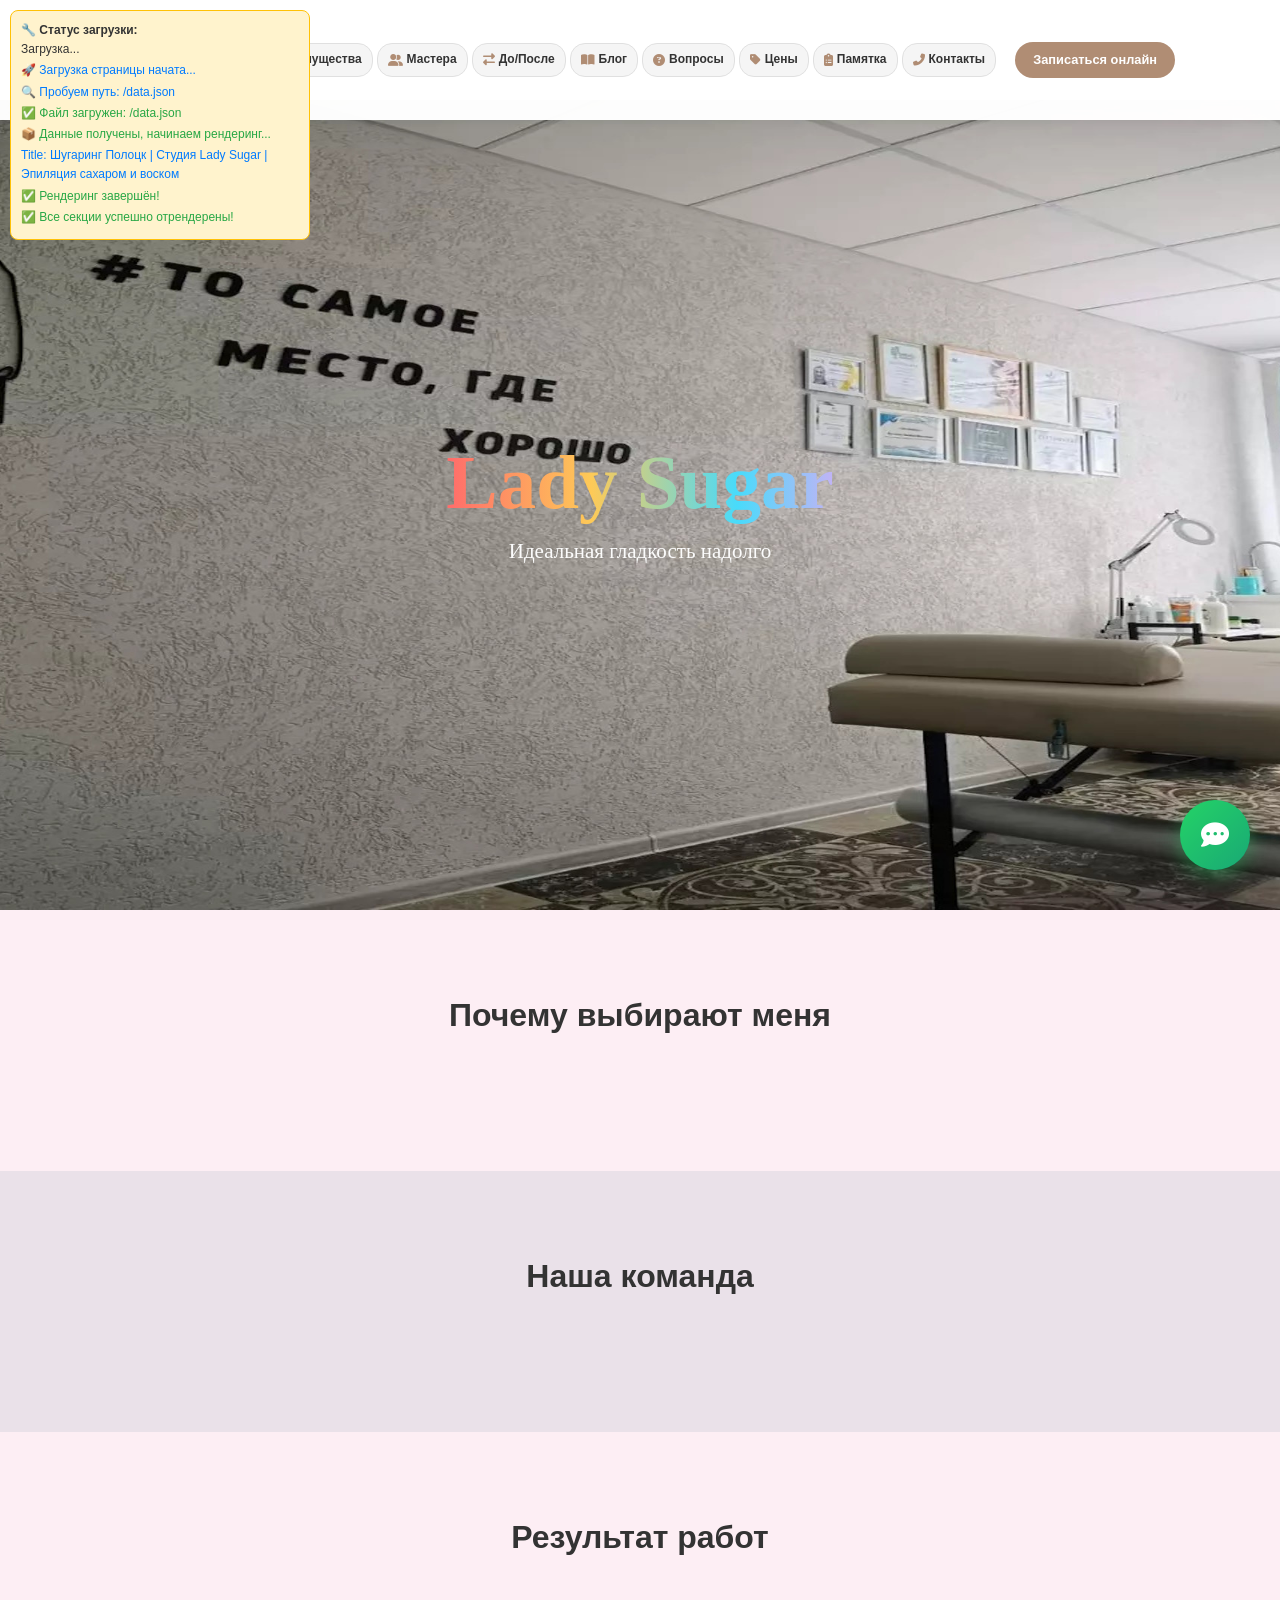
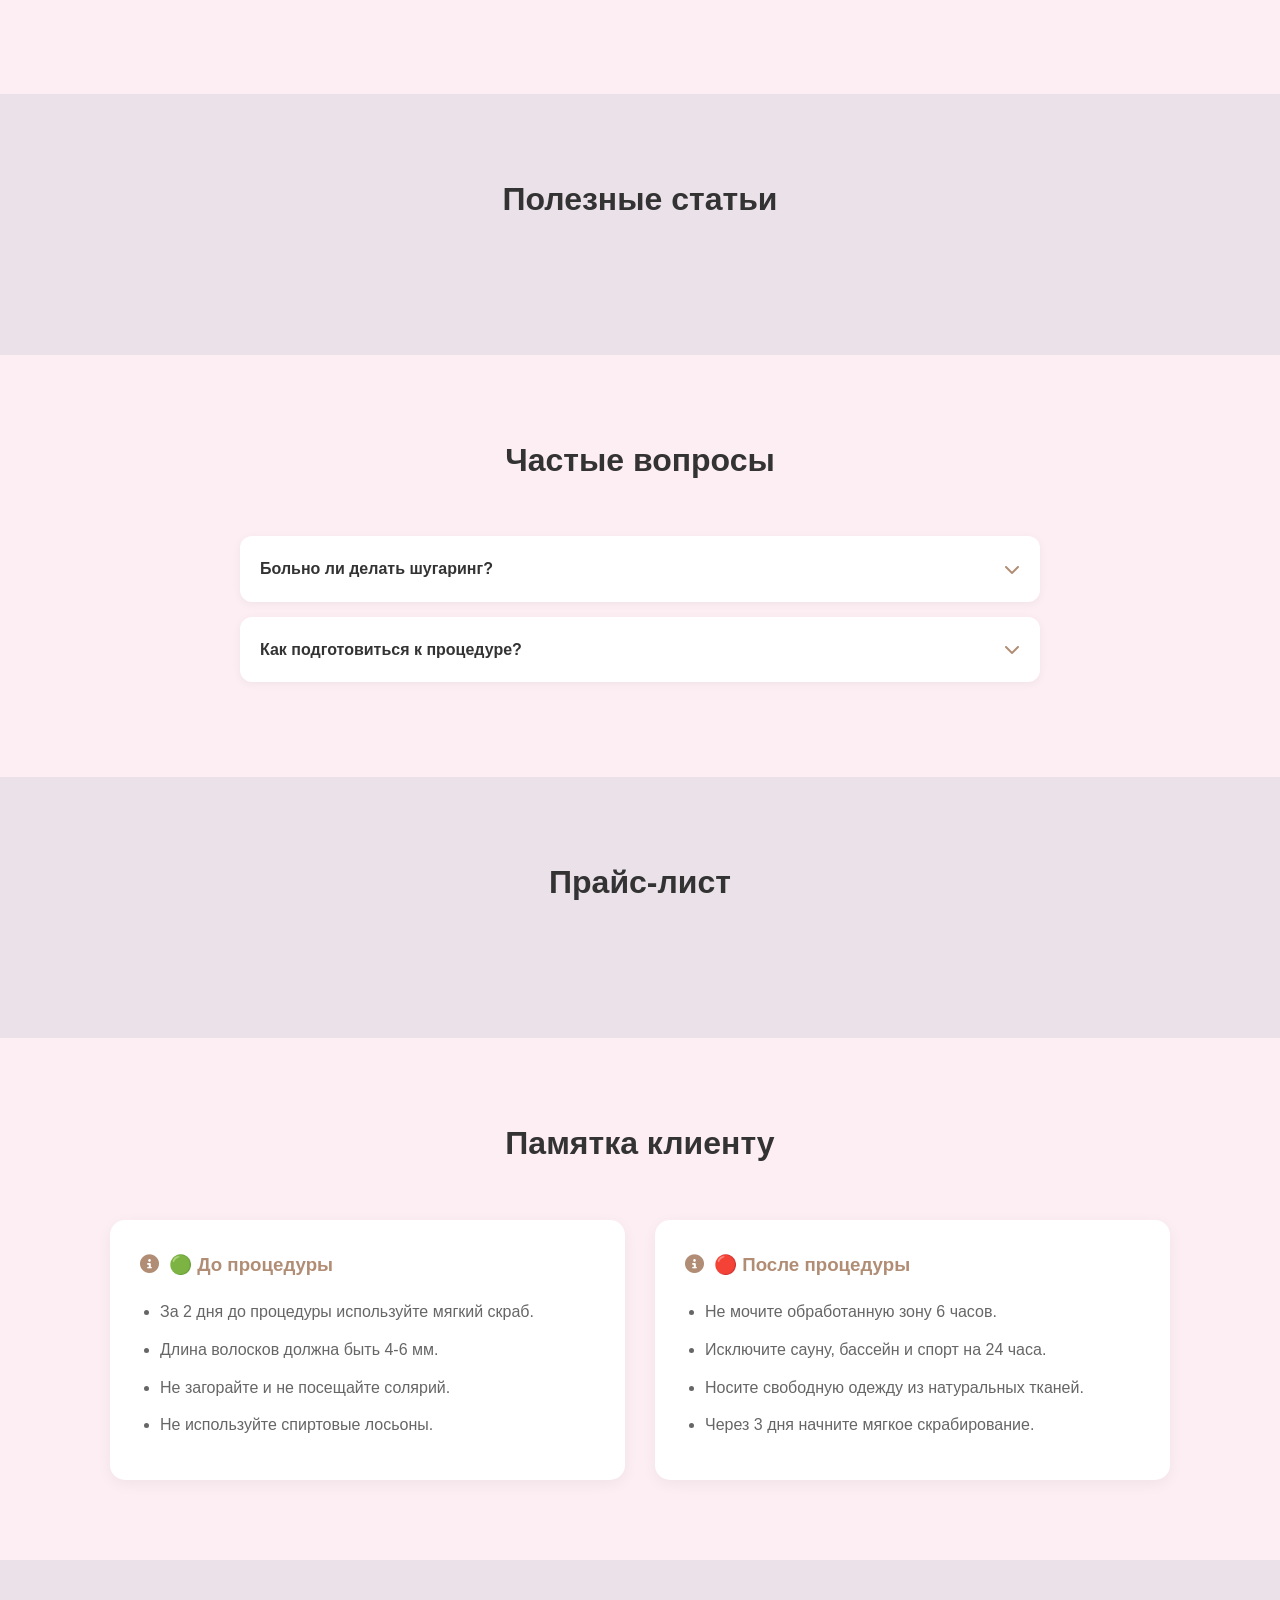
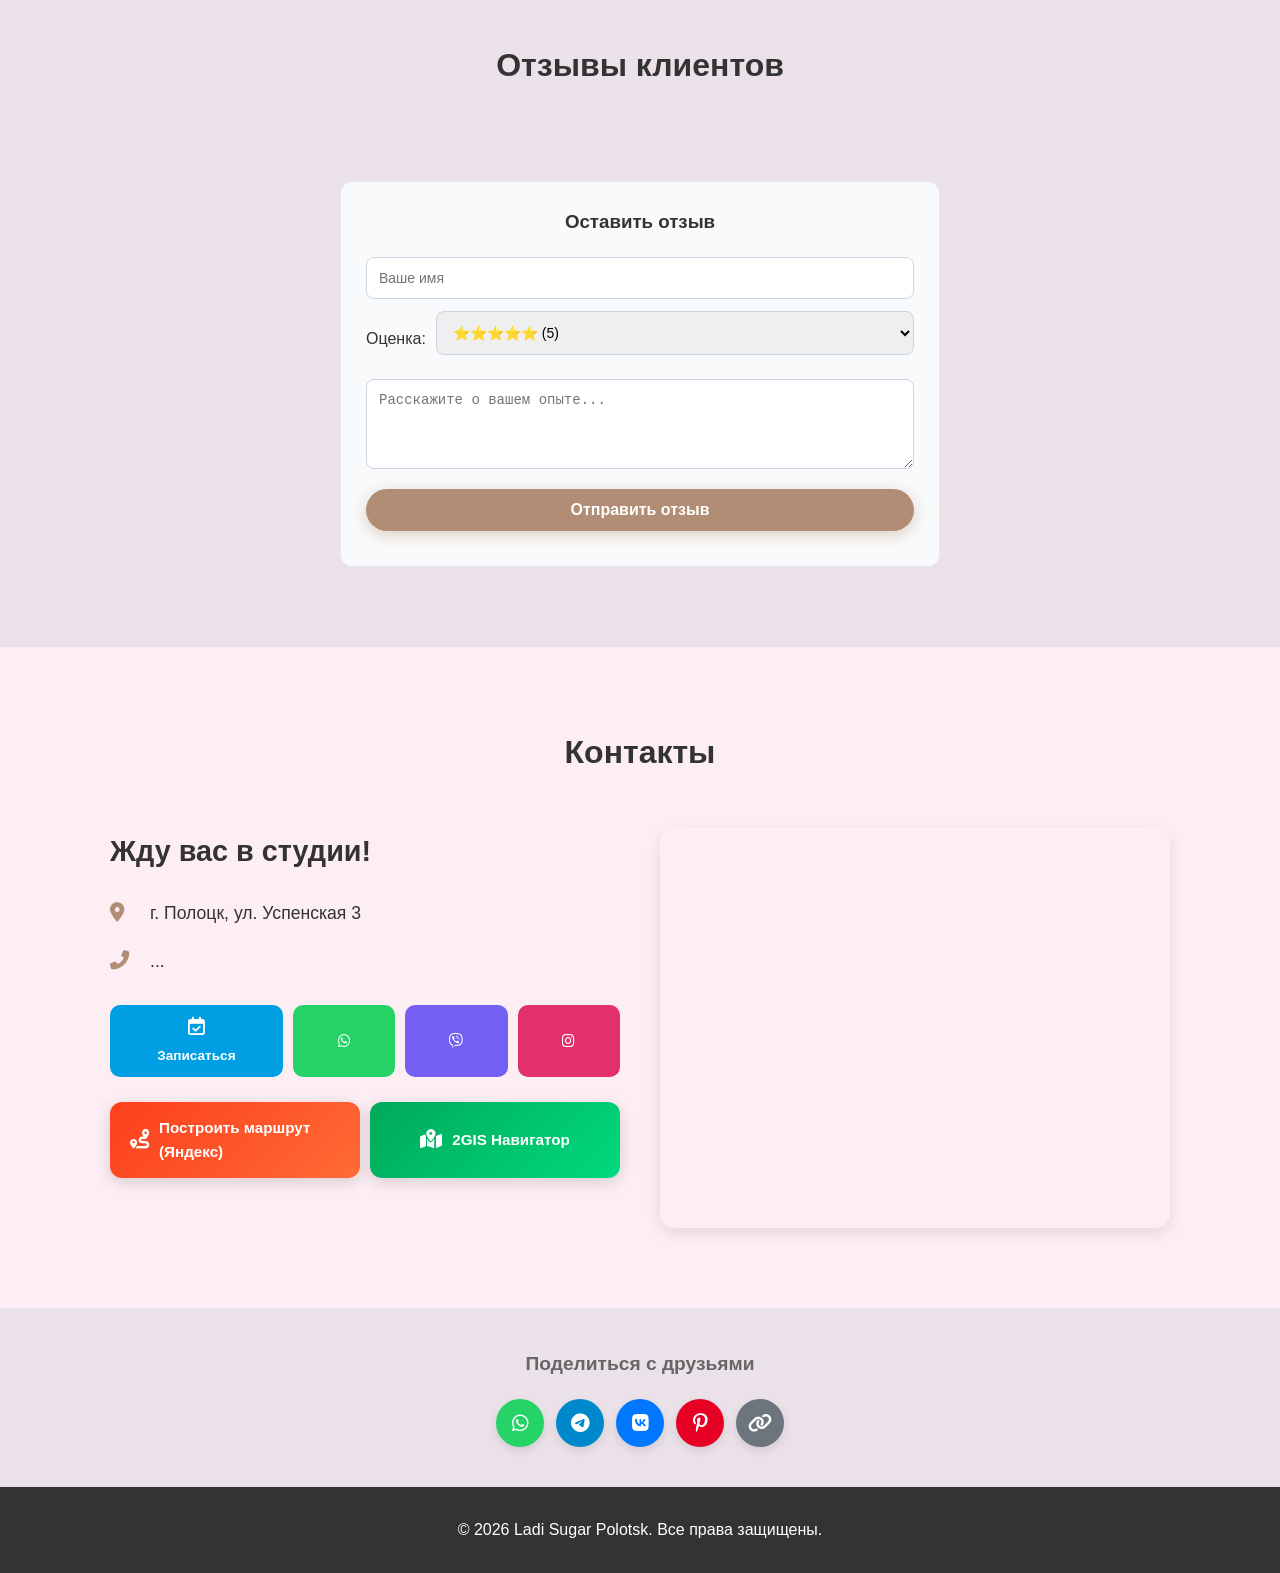
==== index.html @ 6ed0eb8e "Update index.html" ====
<!DOCTYPE html>
<html lang="ru">
<head>
    <meta charset="UTF-8">
    <meta name="viewport" content="width=device-width, initial-scale=1.0">
    <title>Ladi Sugar - Шугаринг в Полоцке</title>
    <meta name="description" content="Профессиональный шугаринг в Полоцке.">
    <link rel="stylesheet" href="https://cdnjs.cloudflare.com/ajax/libs/font-awesome/6.4.0/css/all.min.css">
    <link rel="stylesheet" href="css/style.css">
</head>
<body>
    <!-- ✅ ОТЛАДОЧНЫЙ БЛОК -->
    <div id="debug-info" style="display:none; position:fixed; top:10px; left:10px; background:#fff3cd; padding:10px; border-radius:8px; z-index:99999; font-size:12px; max-width:300px; border:1px solid #ffc107;">
        <strong>🔧 Статус загрузки:</strong>
        <div id="debug-content">Загрузка...</div>
    </div>

    <header>
        <div class="container nav-wrapper">
            <a href="#" class="logo-link"><img src="images/logo.png" alt="Logo" class="logo-img"></a>
            <nav class="nav-links">
                <a href="#about"><i class="fas fa-star"></i> Преимущества</a>
                <a href="#masters"><i class="fas fa-user-friends"></i> Мастера</a>
                <a href="#before-after"><i class="fas fa-exchange-alt"></i> До/После</a>
                <a href="#blog"><i class="fas fa-book-open"></i> Блог</a>
                <a href="#faq"><i class="fas fa-question-circle"></i> Вопросы</a>
                <a href="#prices"><i class="fas fa-tag"></i> Цены</a>
                <a href="#care"><i class="fas fa-clipboard-list"></i> Памятка</a>
                <a href="#contacts"><i class="fas fa-phone-alt"></i> Контакты</a>
            </nav>
            <a href="#" id="header-dikidi-btn" target="_blank" class="btn-header btn-hero-pulse">Записаться</a>
        </div>
    </header>

    <section class="hero" id="hero-section">
        <div class="container hero-content" id="hero-content-container">
            <!-- ✅ ДЕФОЛТНЫЙ ТЕКСТ (покажется если JS не загрузится) -->
            <div class="hero-text-block" style="font-size:77px; color:#fff;">Ladi Sugar</div>
            <div class="hero-text-block" style="font-size:21px; color:#fff;">Идеальная гладкость надолго</div>
        </div>
    </section>

    <section id="about" class="bg-light">
        <div class="container">
            <h2 class="section-title">Почему выбирают меня</h2>
            <div class="features-grid" id="features-container"></div>
        </div>
    </section>

    <section id="masters" class="bg-white">
        <div class="container">
            <h2 class="section-title">Наша команда</h2>
            <div class="masters-grid" id="masters-container"></div>
        </div>
    </section>

    <section id="before-after" class="bg-light">
        <div class="container">
            <h2 class="section-title">Результат работ</h2>
            <div class="ba-grid" id="ba-container"></div>
        </div>
    </section>

    <section id="blog" class="bg-white">
        <div class="container">
            <h2 class="section-title">Полезные статьи</h2>
            <div class="blog-grid" id="blog-container"></div>
        </div>
    </section>

    <section id="faq" class="bg-light">
        <div class="container">
            <h2 class="section-title">Частые вопросы</h2>
            <div class="faq-container" id="faq-container"></div>
        </div>
    </section>

    <section id="prices" class="bg-white">
        <div class="container">
            <h2 class="section-title" style="text-align:center;">Прайс-лист</h2>
            <div class="price-list" id="price-list-container"></div>
        </div>
    </section>

    <section id="care" class="bg-light">
        <div class="container">
            <h2 class="section-title">Памятка клиенту</h2>
            <div class="care-grid" id="care-container"></div>
        </div>
    </section>

    <section id="reviews" class="bg-white">
        <div class="container">
            <h2 class="section-title">Отзывы клиентов</h2>
            <div class="reviews-grid" id="reviews-container"></div>
            <div class="review-form-wrapper">
                <h3 style="text-align:center; margin-bottom:20px;">Оставить отзыв</h3>
                <form id="reviewForm" class="review-form">
                    <input type="text" id="rev-name" placeholder="Ваше имя" required>
                    <div class="rating-input">
                        <span>Оценка:</span>
                        <select id="rev-rating">
                            <option value="5">⭐⭐⭐⭐⭐ (5)</option>
                            <option value="4">⭐⭐⭐⭐ (4)</option>
                            <option value="3">⭐⭐⭐ (3)</option>
                            <option value="2">⭐⭐ (2)</option>
                            <option value="1">⭐ (1)</option>
                        </select>
                    </div>
                    <textarea id="rev-text" placeholder="Расскажите о вашем опыте..." rows="4" required></textarea>
                    <button type="submit" id="rev-submit-btn" class="btn-hero" style="padding:12px 30px; font-size:1rem; width:100%;">Отправить отзыв</button>
                    <div id="rev-status" style="text-align:center; margin-top:10px; font-size:0.9rem;"></div>
                </form>
            </div>
        </div>
    </section>

    <section id="contacts" class="bg-light">
        <div class="container">
            <h2 class="section-title" style="text-align:center;">Контакты</h2>
            <div class="contacts-wrapper">
                <div class="contact-info">
                    <h3>Жду вас в студии!</h3>
                    <div class="contact-item"><i class="fas fa-map-marker-alt"></i><span id="contact-address">Загрузка...</span></div>
                    <div class="contact-item"><i class="fas fa-phone-alt"></i><a id="contact-phone" href="#">Загрузка...</a></div>
                    <div class="social-buttons" id="social-buttons">
                        <a href="#" id="btn-dikidi-footer" target="_blank" class="btn-social btn-dikidi btn-hero-pulse"><i class="far fa-calendar-check"></i> Записаться</a>
                        <a href="#" id="btn-wa" target="_blank" class="btn-social btn-wa"><i class="fab fa-whatsapp"></i></a>
                        <a href="#" id="btn-viber" target="_blank" class="btn-social btn-viber"><i class="fab fa-viber"></i></a>
                        <a href="#" id="btn-insta" target="_blank" class="btn-social btn-insta"><i class="fab fa-instagram"></i></a>
                    </div>
                    
                    <div class="route-buttons">
                        <a href="#" id="btn-yandex-route" target="_blank" class="btn-route btn-yandex">
                            <i class="fas fa-route"></i> Построить маршрут (Яндекс)
                        </a>
                        <a href="#" id="btn-2gis-route" target="_blank" class="btn-route btn-2gis">
                            <i class="fas fa-map-marked-alt"></i> 2GIS Навигатор
                        </a>
                    </div>
                </div>
                <div class="map-container" id="map-container">
                    <iframe id="map-frame" src="" width="100%" height="400" frameborder="0"></iframe>
                </div>
            </div>
        </div>
    </section>

    <section class="share-section">
        <h3>Поделиться с друзьями</h3>
        <div class="share-buttons">
            <a href="#" class="share-btn share-wa" target="_blank" title="WhatsApp"><i class="fab fa-whatsapp"></i></a>
            <a href="#" class="share-btn share-tg" target="_blank" title="Telegram"><i class="fab fa-telegram-plane"></i></a>
            <a href="#" class="share-btn share-vk" target="_blank" title="ВКонтакте"><i class="fab fa-vk"></i></a>
            <a href="#" class="share-btn share-pin" target="_blank" title="Pinterest"><i class="fab fa-pinterest-p"></i></a>
            <button class="share-btn share-copy" onclick="copyShareLink()" title="Скопировать ссылку"><i class="fas fa-link"></i></button>
        </div>
    </section>

    <footer>
        <div class="container">
            <p>&copy; 2026 Ladi Sugar Polotsk. Все права защищены.</p>
        </div>
    </footer>

    <!-- ПЛАВАЮЩАЯ КНОПКА МЕССЕНДЖЕРОВ -->
    <div class="floating-messenger" id="floating-messenger">
        <div class="messenger-menu" id="messenger-menu">
            <a href="#" id="float-wa" target="_blank" class="messenger-btn messenger-wa">
                <i class="fab fa-whatsapp"></i>
                <span>WhatsApp</span>
            </a>
            <a href="#" id="float-viber" target="_blank" class="messenger-btn messenger-viber">
                <i class="fab fa-viber"></i>
                <span>Viber</span>
            </a>
            <a href="#" id="float-tg" target="_blank" class="messenger-btn messenger-tg">
                <i class="fab fa-telegram-plane"></i>
                <span>Telegram</span>
            </a>
            <a href="#" id="float-insta" target="_blank" class="messenger-btn messenger-insta">
                <i class="fab fa-instagram"></i>
                <span>Instagram</span>
            </a>
        </div>
        <button class="messenger-main-btn" id="messenger-main-btn" aria-label="Написать нам">
            <i class="fas fa-comment-dots" id="messenger-icon"></i>
        </button>
    </div>

    <!-- ПЛАВАЮЩЕЕ ВЕРТИКАЛЬНОЕ МЕНЮ ДЛЯ МОБИЛЬНЫХ -->
    <nav class="mobile-floating-nav" id="mobile-floating-nav">
        <a href="#about" class="mobile-nav-item"><i class="fas fa-star"></i><span>Преимущества</span></a>
        <a href="#masters" class="mobile-nav-item"><i class="fas fa-user-friends"></i><span>Мастера</span></a>
        <a href="#before-after" class="mobile-nav-item"><i class="fas fa-exchange-alt"></i><span>До/После</span></a>
        <a href="#blog" class="mobile-nav-item"><i class="fas fa-book-open"></i><span>Блог</span></a>
        <a href="#faq" class="mobile-nav-item"><i class="fas fa-question-circle"></i><span>Вопросы</span></a>
        <a href="#prices" class="mobile-nav-item"><i class="fas fa-tag"></i><span>Цены</span></a>
        <a href="#care" class="mobile-nav-item"><i class="fas fa-clipboard-list"></i><span>Памятка</span></a>
        <a href="#contacts" class="mobile-nav-item"><i class="fas fa-phone-alt"></i><span>Контакты</span></a>
    </nav>

    <div id="lightbox" class="lightbox" onclick="closeLightbox(event)">
        <a href="#" class="lightbox-pin" onclick="pinLightboxImage(); return false;"><i class="fab fa-pinterest-p"></i></a>
        <span class="lightbox-close">&times;</span>
        <img id="lightbox-img" src="" alt="Увеличенное фото">
    </div>

    <script>
        // ✅ ФУНКЦИЯ ЛОГИРОВАНИЯ
        function logDebug(msg, type = 'info') {
            const debugEl = document.getElementById('debug-content');
            if (debugEl) {
                const color = type === 'error' ? '#dc3545' : type === 'success' ? '#28a745' : '#007bff';
                debugEl.innerHTML += `<div style="color:${color}; margin:2px 0;">${msg}</div>`;
            }
            console.log(`[DEBUG] ${msg}`);
        }

        // ✅ ПОКАЗАТЬ ОТЛАДОЧНЫЙ БЛОК
        document.getElementById('debug-info').style.display = 'block';
        logDebug('🚀 Загрузка страницы начата...');

        // ✅ ПРОВЕРКА ПУТИ К DATA.JSON
        async function loadData() {
            const possiblePaths = ['/data.json', 'data.json', './data.json'];
            let data = null;
            let successfulPath = '';

            for (const path of possiblePaths) {
                try {
                    logDebug(`🔍 Пробуем путь: ${path}`);
                    const response = await fetch(path);
                    
                    if (response.ok) {
                        data = await response.json();
                        successfulPath = path;
                        logDebug(`✅ Файл загружен: ${path}`, 'success');
                        break;
                    } else {
                        logDebug(`❌ Путь ${path} не сработал (статус ${response.status})`, 'error');
                    }
                } catch (e) {
                    logDebug(` Ошибка при запросе ${path}: ${e.message}`, 'error');
                }
            }

            if (!data) {
                logDebug('❌ Не удалось загрузить data.json ни по одному пути!', 'error');
                return;
            }

            logDebug('📦 Данные получены, начинаем рендеринг...', 'success');

            // ✅ РЕНДЕРИНГ ВСЕХ СЕКЦИЙ
            try {
                renderAll(data);
                logDebug('✅ Все секции успешно отрендерены!', 'success');
            } catch (e) {
                logDebug(`❌ Ошибка рендеринга: ${e.message}`, 'error');
            }
        }

        function renderAll(data) {
            // Скрываем отладочный блок через 3 секунды
            setTimeout(() => {
                document.getElementById('debug-info').style.display = 'none';
            }, 3000);

            // SEO
            if (data.seo && data.seo.title) {
                document.title = data.seo.title;
                logDebug(` Title: ${data.seo.title}`);
            }

            // Тема
            if (data.theme) {
                if (data.theme.color_bg_light) document.documentElement.style.setProperty('--bg-light', data.theme.color_bg_light);
                if (data.theme.color_bg_white) document.documentElement.style.setProperty('--bg-white', data.theme.color_bg_white);
                if (data.theme.color_primary) document.documentElement.style.setProperty('--primary', data.theme.color_primary);
                if (data.theme.color_text) document.documentElement.style.setProperty('--text-dark', data.theme.color_text);
                if (data.theme.heroImage) {
                    document.querySelector('.hero').style.backgroundImage = `url('${data.theme.heroImage}')`;
                }
            }

            // Баннер
            const heroContainer = document.getElementById('hero-content-container');
            if (heroContainer) {
                heroContainer.innerHTML = '';
                if (data.heroTexts && Array.isArray(data.heroTexts)) {
                    data.heroTexts.forEach((block, index) => {
                        if (block.content && block.content.trim() !== '') {
                            const el = document.createElement('div');
                            el.className = 'hero-text-block';
                            el.textContent = block.content;
                            if (index === 0 && parseInt(block.size || 56) > 40) el.classList.add('text-rainbow');
                            el.style.fontFamily = block.font || "'Montserrat', sans-serif";
                            el.style.fontSize = (block.size || 56) + 'px';
                            el.style.color = block.color || '#FFFFFF';
                            el.style.marginBottom = '10px';
                            el.style.lineHeight = '1.2';
                            el.style.whiteSpace = 'pre-wrap';
                            heroContainer.appendChild(el);
                        }
                    });
                }
            }

            // Позиционирование баннера
            const heroSection = document.getElementById('hero-section');
            const alignment = (data.hero && data.hero.alignment) ? data.hero.alignment : 'center';
            if (heroSection) {
                heroSection.className = 'hero';
                heroSection.classList.add(`hero-align-${alignment}`);
            }

            // Кнопка записи
            const bookingText = (data.hero && data.hero.btnText) || 'Записаться онлайн';
            const bookingUrl = (data.hero && data.hero.dikidiUrl) || (data.contacts && data.contacts.dikidi) || '#';
            const headerBtn = document.getElementById('header-dikidi-btn');
            if (headerBtn) {
                headerBtn.textContent = bookingText;
                headerBtn.href = bookingUrl;
            }

            // Контакты
            if (data.contacts) {
                const contactPhone = document.getElementById('contact-phone');
                const contactAddress = document.getElementById('contact-address');
                
                if (contactPhone) {
                    contactPhone.textContent = data.contacts.phone || 'Не указан';
                    contactPhone.href = data.contacts.phone ? `tel:${data.contacts.phone}` : '#';
                }
                if (contactAddress) {
                    contactAddress.textContent = data.contacts.address || 'Не указан';
                }

                // Мессенджеры
                const btnWa = document.getElementById('btn-wa');
                const btnViber = document.getElementById('btn-viber');
                const btnInsta = document.getElementById('btn-insta');
                if (btnWa) btnWa.href = data.contacts.whatsapp ? `https://wa.me/${data.contacts.whatsapp}` : '#';
                if (btnViber) btnViber.href = data.contacts.viber ? `viber://chat?number=%2B${data.contacts.viber}` : '#';
                if (btnInsta) btnInsta.href = data.contacts.instagram || '#';

                // Плавающие кнопки
                const floatWa = document.getElementById('float-wa');
                const floatViber = document.getElementById('float-viber');
                const floatTg = document.getElementById('float-tg');
                const floatInsta = document.getElementById('float-insta');
                if (floatWa) floatWa.href = data.contacts.whatsapp ? `https://wa.me/${data.contacts.whatsapp}` : '#';
                if (floatViber) floatViber.href = data.contacts.viber ? `viber://chat?number=%2B${data.contacts.viber}` : '#';
                if (floatTg && data.contacts.telegram) floatTg.href = `https://t.me/${data.contacts.telegram}`;
                if (floatInsta) floatInsta.href = data.contacts.instagram || '#';

                // Маршруты
                const address = data.contacts.address || '';
                if (address) {
                    const encoded = encodeURIComponent(address);
                    document.getElementById('btn-yandex-route').href = `https://yandex.ru/maps/?rtext=~${encoded}&rtt=auto`;
                    document.getElementById('btn-2gis-route').href = `https://2gis.ru/search/${encoded}`;
                }
            }

            // Карта
            if (data.map) {
                const mapFrame = document.getElementById('map-frame');
                const mapContainer = document.getElementById('map-container');
                if (mapFrame && data.map.url) mapFrame.src = data.map.url;
                if (mapContainer && data.map.height) {
                    mapContainer.style.height = data.map.height + 'px';
                    if (mapFrame) mapFrame.style.height = data.map.height + 'px';
                }
            }

            // Мастера
            const mastersContainer = document.getElementById('masters-container');
            if (mastersContainer && data.masters) {
                mastersContainer.innerHTML = data.masters.map(m => `
                    <div class="master-card">
                        <img src="${m.photo || ''}" alt="${m.name}" class="master-photo" style="display:${m.photo ? 'block' : 'none'}">
                        <div class="master-text">
                            <span class="master-role">${m.role || ''}</span>
                            <h3>${m.name || 'Мастер'}</h3>
                            <div class="master-desc">${(m.desc || '').replace(/\n/g, '<br>')}</div>
                        </div>
                    </div>
                `).join('');
            }

            // Преимущества
            const featuresContainer = document.getElementById('features-container');
            if (featuresContainer && data.features) {
                featuresContainer.innerHTML = data.features.map(f => `<div class="feature-card"><i class="fas ${f.icon} feature-icon"></i><h3>${f.title}</h3><p>${f.desc}</p></div>`).join('');
            }

            // Прайс
            const priceContainer = document.getElementById('price-list-container');
            if (priceContainer && data.prices) {
                priceContainer.innerHTML = data.prices.map(p => `<div class="price-item"><span class="zone-name">${p.name}</span><span class="zone-price">${p.value} BYN</span></div>`).join('');
            }

            // Отзывы
            const reviewContainer = document.getElementById('reviews-container');
            if (reviewContainer && data.reviews) {
                const visible = data.reviews.filter(r => r.status !== 'pending');
                reviewContainer.innerHTML = visible.map(r => `<div class="review-card"><div class="review-stars">${'<i class="fas fa-star"></i>'.repeat(r.rating)}</div><p class="review-text">«${r.text}»</p><div class="review-author"><i class="fas fa-user-circle"></i> ${r.name}</div></div>`).join('');
            }

            // FAQ
            const faqContainer = document.getElementById('faq-container');
            if (faqContainer && data.faq) {
                faqContainer.innerHTML = data.faq.map((item, i) => `
                    <div class="faq-item">
                        <div class="faq-question" onclick="window.toggleFaq(${i})">${item.question}<i class="fas fa-chevron-down"></i></div>
                        <div class="faq-answer" id="faq-ans-${i}">${item.answer}</div>
                    </div>
                `).join('');
            }

            // Памятка
            const careContainer = document.getElementById('care-container');
            if (careContainer && data.careInstructions) {
                careContainer.innerHTML = data.careInstructions.map(item => {
                    const listItems = (item.content || '').split('\n').filter(l => l.trim()).map(l => `<li>${l.trim()}</li>`).join('');
                    return `<div class="care-col"><h3><i class="fas fa-info-circle"></i> ${item.title}</h3><ul>${listItems}</ul></div>`;
                }).join('');
            }

            // Блог
            const blogContainer = document.getElementById('blog-container');
            if (blogContainer && data.blog) {
                blogContainer.innerHTML = data.blog.map(post => `<div class="blog-card"><img src="${post.image || ''}" alt="${post.title}" class="blog-img"><div class="blog-content"><span class="blog-date">${post.date}</span><h3>${post.title}</h3><p>${post.excerpt}</p></div></div>`).join('');
            }

            // До/После
            const baContainer = document.getElementById('ba-container');
            if (baContainer && data.beforeAfter) {
                baContainer.innerHTML = data.beforeAfter.map((item, i) => `
                    <div class="ba-slider">
                        <div class="ba-img-before" style="background-image:url('${item.before}')"></div>
                        <div class="ba-img-after" style="background-image:url('${item.after}'); width:50%;"></div>
                        <div class="ba-divider" style="left:50%;"><div class="ba-handle"></div></div>
                        <div class="ba-label">${item.label}</div>
                    </div>
                `).join('');
                initBASliders();
            }

            logDebug('✅ Рендеринг завершён!', 'success');
        }

        // Остальные функции без изменений...
        function initBASliders() {
            document.querySelectorAll('.ba-slider').forEach(slider => {
                const afterImg = slider.querySelector('.ba-img-after');
                const divider = slider.querySelector('.ba-divider');
                let isDragging = false;
                const update = (x) => {
                    const rect = slider.getBoundingClientRect();
                    let pos = ((x - rect.left) / rect.width) * 100;
                    pos = Math.max(0, Math.min(100, pos));
                    afterImg.style.width = `${pos}%`;
                    divider.style.left = `${pos}%`;
                };
                slider.addEventListener('mousedown', () => isDragging = true);
                window.addEventListener('mouseup', () => isDragging = false);
                window.addEventListener('mousemove', (e) => isDragging && update(e.clientX));
                slider.addEventListener('touchstart', () => isDragging = true);
                window.addEventListener('touchend', () => isDragging = false);
                window.addEventListener('touchmove', (e) => isDragging && update(e.touches[0].clientX));
            });
        }

        window.toggleFaq = function(idx) {
            const ans = document.getElementById(`faq-ans-${idx}`);
            if (!ans) return;
            const icon = ans.previousElementSibling.querySelector('i');
            if (ans.style.maxHeight) {
                ans.style.maxHeight = null;
                ans.style.padding = '0 20px';
                if (icon) icon.style.transform = 'rotate(0deg)';
            } else {
                ans.style.maxHeight = ans.scrollHeight + 'px';
                ans.style.padding = '20px';
                if (icon) icon.style.transform = 'rotate(180deg)';
            }
        };

        function openLightbox(src, label) {
            const lb = document.getElementById('lightbox');
            const lbImg = document.getElementById('lightbox-img');
            if (lb && lbImg) {
                lbImg.src = src;
                lbImg.alt = label;
                lb.dataset.label = label || 'Ladi Sugar';
                lb.classList.add('active');
                document.body.style.overflow = 'hidden';
            }
        }

        function closeLightbox(e) {
            if (e && e.target.closest('.lightbox-pin')) return;
            const lb = document.getElementById('lightbox');
            if (lb) lb.classList.remove('active');
            document.body.style.overflow = '';
            setTimeout(() => { const lbImg = document.getElementById('lightbox-img'); if (lbImg) lbImg.src = ''; }, 250);
        }

        function pinToPinterest(imageUrl, description) {
            const pageUrl = encodeURIComponent(window.location.href);
            const media = encodeURIComponent(imageUrl);
            const desc = encodeURIComponent(description || 'Ladi Sugar Polotsk');
            window.open(`https://www.pinterest.com/pin/create/button/?url=${pageUrl}&media=${media}&description=${desc}`, '_blank', 'width=750,height=350');
        }

        function pinLightboxImage() {
            const lbImg = document.getElementById('lightbox-img');
            const lb = document.getElementById('lightbox');
            if (lbImg && lb) pinToPinterest(lbImg.src, lb.dataset.label);
        }

        function copyShareLink() {
            navigator.clipboard.writeText(window.location.href).then(() => {
                showShareToast('✅ Ссылка скопирована!');
            }).catch(() => {
                const input = document.createElement('input');
                input.value = window.location.href;
                document.body.appendChild(input);
                input.select();
                document.execCommand('copy');
                document.body.removeChild(input);
                showShareToast('✅ Ссылка скопирована!');
            });
        }

        function showShareToast(msg) {
            let t = document.querySelector('.share-toast');
            if (!t) { t = document.createElement('div'); t.className = 'share-toast'; document.body.appendChild(t); }
            t.textContent = msg;
            setTimeout(() => t.classList.add('show'), 10);
            setTimeout(() => t.classList.remove('show'), 2500);
        }

        function initFloatingMessenger() {
            const mainBtn = document.getElementById('messenger-main-btn');
            const menu = document.getElementById('messenger-menu');
            const icon = document.getElementById('messenger-icon');
            if (!mainBtn || !menu) return;
            let isOpen = false;
            mainBtn.addEventListener('click', (e) => {
                e.stopPropagation();
                isOpen = !isOpen;
                if (isOpen) {
                    menu.classList.add('active');
                    mainBtn.classList.add('active');
                    if (icon) icon.className = 'fas fa-times';
                } else {
                    menu.classList.remove('active');
                    mainBtn.classList.remove('active');
                    if (icon) icon.className = 'fas fa-comment-dots';
                }
            });
            document.addEventListener('click', (e) => {
                if (!menu.contains(e.target) && e.target !== mainBtn && isOpen) {
                    isOpen = false;
                    menu.classList.remove('active');
                    mainBtn.classList.remove('active');
                    if (icon) icon.className = 'fas fa-comment-dots';
                }
            });
        }

        document.getElementById('reviewForm')?.addEventListener('submit', async (e) => {
            e.preventDefault();
            const btn = document.getElementById('rev-submit-btn');
            const status = document.getElementById('rev-status');
            btn.disabled = true;
            btn.textContent = '⏳ Отправка...';
            status.textContent = '';
            try {
                const res = await fetch('/api/review/submit', {
                    method: 'POST',
                    headers: { 'Content-Type': 'application/json' },
                    body: JSON.stringify({
                        name: document.getElementById('rev-name').value,
                        text: document.getElementById('rev-text').value,
                        rating: document.getElementById('rev-rating').value
                    })
                });
                const data = await res.json();
                status.style.color = res.ok ? '#22c55e' : '#ef4444';
                status.textContent = data.message || (res.ok ? '✅ Отзыв отправлен!' : '❌ Ошибка');
                if (res.ok) e.target.reset();
            } catch (err) {
                status.style.color = '#ef4444';
                status.textContent = '❌ Ошибка сети';
            } finally {
                btn.disabled = false;
                btn.textContent = 'Отправить отзыв';
            }
        });

        document.addEventListener('DOMContentLoaded', () => {
            loadData();
            initFloatingMessenger();
        });
    </script>
</body>
</html>
---- css/style.css ----
:root {
    --primary: #B08D74;
    --bg-light: #FDEEF4;
    --bg-white: #FFFFFF;
    --text-dark: #333333;
    --text-gray: #666666;
    --dikidi-blue: #009ee3;
    --border: #e2e8f0;
}
* { margin: 0; padding: 0; box-sizing: border-box; }
body { font-family: 'Open Sans', sans-serif; color: var(--text-dark); line-height: 1.6; background-color: var(--bg-white); scroll-behavior: smooth; }
h1, h2, h3 { font-family: 'Montserrat', sans-serif; font-weight: 700; }
a { text-decoration: none; color: inherit; transition: 0.3s; }
ul { list-style: none; }
img { max-width: 100%; display: block; }
.container { max-width: 1100px; margin: 0 auto; padding: 0 20px; }

/* ========== ШАПКА ========== */
header { 
    background: rgba(255, 255, 255, 0.98); 
    position: fixed; 
    width: 100%; 
    top: 0; 
    z-index: 1000; 
    box-shadow: 0 2px 10px rgba(0,0,0,0.05); 
    padding: 10px 0; 
}

.nav-wrapper { 
    display: flex;
    justify-content: space-between;
    align-items: center;
    min-height: 100px;
    gap: 10px;
    padding: 0 15px;
    overflow: hidden;
}

.logo-link {
    flex-shrink: 0;
    min-width: 120px;
}

.logo-img { 
    height: 70px; 
    width: auto; 
    transition: transform 0.3s ease;
}

.logo-img:hover { transform: scale(1.05); }

.nav-links { 
    display: flex; 
    gap: 4px; 
    flex-wrap: nowrap; 
    overflow-x: auto; 
    overflow-y: hidden;
    scrollbar-width: none; 
    -ms-overflow-style: none; 
    align-items: center; 
    flex: 1;
    justify-content: center;
    min-width: 0;
    padding: 5px;
}

.nav-links::-webkit-scrollbar { display: none; }

.nav-links a { 
    font-size: 0.75rem; 
    font-weight: 600; 
    color: var(--text-dark); 
    white-space: nowrap;
    padding: 6px 10px; 
    border-radius: 15px; 
    background: #f5f5f5; 
    border: 1px solid #e0e0e0;
    transition: all 0.2s ease;
    display: flex;
    align-items: center;
    gap: 4px;
    flex-shrink: 0;
}

.nav-links a i {
    font-size: 0.75rem;
    color: var(--primary);
}

.nav-links a:hover { 
    color: var(--primary); 
    background: rgba(176, 141, 116, 0.15); 
    border-color: var(--primary);
    transform: translateY(-1px);
}

.btn-header { 
    background: var(--primary); 
    color: white; 
    padding: 8px 18px; 
    border-radius: 20px; 
    font-weight: 600; 
    font-size: 0.8rem; 
    white-space: nowrap; 
    flex-shrink: 0; 
    border: none;
    min-width: 120px;
    text-align: center;
}

.btn-header:hover { 
    background: #96765e; 
    transform: translateY(-2px); 
    box-shadow: 0 4px 10px rgba(176, 141, 116, 0.3); 
}

@keyframes pulse {
    0% { box-shadow: 0 0 0 0 rgba(0, 158, 227, 0.7); }
    70% { box-shadow: 0 0 0 15px rgba(0, 158, 227, 0); }
    100% { box-shadow: 0 0 0 0 rgba(0, 158, 227, 0); }
}
.btn-hero-pulse { animation: pulse 2s infinite; }

.text-rainbow {
    background: linear-gradient(90deg, #ff6b6b, #feca57, #48dbfb, #ff9ff3, #54a0ff, #5f27cd, #01a3a4, #f368e0, #ff6b6b);
    background-size: 300% 100%;
    -webkit-background-clip: text;
    background-clip: text;
    -webkit-text-fill-color: transparent;
    color: transparent;
    animation: rainbow-shift 4s ease infinite;
    text-shadow: none !important;
    font-weight: 900;
    display: inline-block;
}
@keyframes rainbow-shift {
    0% { background-position: 0% 50%; }
    50% { background-position: 100% 50%; }
    100% { background-position: 0% 50%; }
}

.hero {
    background: linear-gradient(rgba(45, 52, 54, 0.6), rgba(45, 52, 54, 0.6)), url('https://images.unsplash.com/photo-1560750588-73207b1ef5b8?w=1920');
    background-size: cover; background-position: center; background-repeat: no-repeat;
    min-height: 90vh; display: flex; align-items: center; justify-content: center; text-align: center;
    margin-top: 100px; padding: 40px 0;
}
.hero::before, .hero::after { content: none !important; }
.hero-align-top-left { align-items: flex-start; justify-content: flex-start; text-align: left; }
.hero-align-top-center { align-items: flex-start; justify-content: center; text-align: center; }
.hero-align-top-right { align-items: flex-start; justify-content: flex-end; text-align: right; }
.hero-align-center { align-items: center; justify-content: center; text-align: center; }
.hero-align-bottom-left { align-items: flex-end; justify-content: flex-start; text-align: left; }
.hero-align-bottom-center { align-items: flex-end; justify-content: center; text-align: center; }
.hero-align-bottom-right { align-items: flex-end; justify-content: flex-end; text-align: right; }

.hero-content { width: 100%; max-width: 1200px; padding: 0 20px; display: flex; flex-direction: column; }
.hero-align-top-left .hero-content, .hero-align-bottom-left .hero-content { align-items: flex-start; }
.hero-align-top-right .hero-content, .hero-align-bottom-right .hero-content { align-items: flex-end; }
.hero-align-top-center .hero-content, .hero-align-bottom-center .hero-content, .hero-align-center .hero-content { align-items: center; }
.hero-text-block { margin-bottom: 15px; word-break: break-word; }

.btn-hero { background: var(--primary); color: white; padding: 18px 45px; border-radius: 30px; font-size: 1.2rem; font-weight: 700; display: inline-block; box-shadow: 0 4px 15px rgba(176, 141, 116, 0.4); border: none; cursor: pointer; text-decoration: none; }
.btn-hero:hover { background: #96765e; transform: translateY(-3px); }

section { padding: 80px 0; }
.section-title { font-size: 2rem; margin-bottom: 50px; color: var(--text-dark); text-align: center; }
.bg-light { background: var(--bg-light); }
.bg-white { background: var(--bg-white); }

.features-grid { display: grid; grid-template-columns: repeat(auto-fit, minmax(250px, 1fr)); gap: 30px; }
.feature-card { background: white; padding: 30px; border-radius: 15px; box-shadow: 0 5px 15px rgba(0,0,0,0.05); transition: transform 0.3s; text-align: center; }
.feature-card:hover { transform: translateY(-5px); }
.feature-icon { font-size: 2.5rem; color: var(--primary); margin-bottom: 20px; }

.ba-grid { display: grid; grid-template-columns: repeat(auto-fit, minmax(350px, 1fr)); gap: 30px; }
.ba-slider { position: relative; width: 100%; height: 400px; border-radius: 15px; overflow: hidden; cursor: ew-resize; box-shadow: 0 5px 20px rgba(0,0,0,0.1); }
.ba-img-before, .ba-img-after { position: absolute; top: 0; left: 0; width: 100%; height: 100%; background-size: cover; background-position: center; }
.ba-divider { position: absolute; top: 0; bottom: 0; width: 4px; background: white; z-index: 2; box-shadow: 0 0 10px rgba(0,0,0,0.3); }
.ba-handle { position: absolute; top: 50%; left: 50%; transform: translate(-50%, -50%); width: 36px; height: 36px; background: white; border-radius: 50%; display: flex; align-items: center; justify-content: center; box-shadow: 0 2px 8px rgba(0,0,0,0.2); }
.ba-handle::before, .ba-handle::after { content: ''; width: 10px; height: 2px; background: var(--primary); position: absolute; }
.ba-handle::before { transform: rotate(30deg); left: 8px; }
.ba-handle::after { transform: rotate(-30deg); right: 8px; }
.ba-label { position: absolute; bottom: 15px; left: 15px; background: rgba(0,0,0,0.6); color: white; padding: 6px 12px; border-radius: 20px; font-size: 0.85rem; z-index: 3; pointer-events: none; }
.ba-pin-btn { position: absolute; top: 15px; right: 15px; background: #E60023; color: white; width: 40px; height: 40px; border-radius: 50%; border: none; cursor: pointer; display: flex; align-items: center; justify-content: center; font-size: 1.1rem; transition: all 0.2s; z-index: 4; opacity: 0; box-shadow: 0 2px 10px rgba(0,0,0,0.2); }
.ba-slider:hover .ba-pin-btn { opacity: 1; }
.ba-pin-btn:hover { background: #bd001c; transform: scale(1.1); }

.faq-container { max-width: 800px; margin: 0 auto; }
.faq-item { background: white; border-radius: 12px; margin-bottom: 15px; overflow: hidden; box-shadow: 0 2px 10px rgba(0,0,0,0.05); }
.faq-question { padding: 20px; font-weight: 600; cursor: pointer; display: flex; justify-content: space-between; align-items: center; transition: background 0.2s; }
.faq-question:hover { background: #f9fafb; }
.faq-question i { transition: transform 0.3s; color: var(--primary); }
.faq-answer { max-height: 0; overflow: hidden; transition: max-height 0.3s ease, padding 0.3s ease; background: #fafafa; color: var(--text-gray); line-height: 1.6; padding: 0 20px; }

.care-grid { display: grid; grid-template-columns: repeat(auto-fit, minmax(300px, 1fr)); gap: 30px; max-width: 1100px; margin: 0 auto; }
.care-col { background: white; padding: 30px; border-radius: 15px; box-shadow: 0 4px 15px rgba(0,0,0,0.05); }
.care-col h3 { margin-bottom: 20px; display: flex; align-items: center; gap: 10px; color: var(--primary); }
.care-col ul { padding-left: 20px; }
.care-col li { margin-bottom: 12px; list-style-type: disc; color: var(--text-gray); }

.masters-grid { display: grid; grid-template-columns: repeat(auto-fit, minmax(280px, 1fr)); gap: 40px; max-width: 1000px; margin: 0 auto; }
.master-card { text-align: center; background: white; padding: 30px 20px; border-radius: 15px; box-shadow: 0 4px 15px rgba(0,0,0,0.05); transition: transform 0.3s; }
.master-card:hover { transform: translateY(-5px); }
.master-photo { width: 150px; height: 150px; border-radius: 50%; object-fit: cover; border: 4px solid var(--bg-light); margin: 0 auto 20px; display: none; }
.master-role { display: inline-block; font-size: 0.85rem; font-weight: 600; color: var(--primary); background: var(--bg-light); padding: 4px 12px; border-radius: 20px; margin-bottom: 10px; }
.master-text h3 { font-size: 1.4rem; margin-bottom: 10px; color: var(--text-dark); }
.master-desc { color: var(--text-gray); line-height: 1.6; font-size: 0.95rem; white-space: pre-wrap; }

.blog-grid { display: grid; grid-template-columns: repeat(auto-fit, minmax(300px, 1fr)); gap: 25px; }
.blog-card { background: white; border-radius: 12px; overflow: hidden; box-shadow: 0 4px 15px rgba(0,0,0,0.05); transition: transform 0.3s; }
.blog-card:hover { transform: translateY(-5px); }
.blog-img { width: 100%; height: 180px; object-fit: cover; }
.blog-content { padding: 20px; }
.blog-date { font-size: 0.8rem; color: #888; margin-bottom: 8px; display: block; }
.blog-content h3 { font-size: 1.2rem; margin-bottom: 10px; color: var(--text-dark); }
.blog-content p { font-size: 0.95rem; color: var(--text-gray); line-height: 1.5; }

.reviews-grid { display: grid; grid-template-columns: repeat(auto-fit, minmax(300px, 1fr)); gap: 30px; margin-bottom: 40px; }
.review-card { background: white; padding: 30px; border-radius: 15px; box-shadow: 0 5px 15px rgba(0,0,0,0.05); border-left: 5px solid var(--primary); }
.review-stars { color: #FFD700; margin-bottom: 15px; }
.review-text { font-style: italic; color: var(--text-gray); margin-bottom: 20px; }
.review-author { font-weight: 700; color: var(--text-dark); display: flex; align-items: center; gap: 10px; }
.review-form-wrapper { max-width: 600px; margin: 0 auto; padding: 25px; background: #f9fafb; border-radius: 12px; border: 1px solid var(--border); }
.review-form input, .review-form textarea, .review-form select { width: 100%; padding: 12px; margin-bottom: 12px; border: 1px solid #cbd5e1; border-radius: 8px; font-size: 14px; }
.rating-input { display: flex; align-items: center; gap: 10px; margin-bottom: 12px; }
.rating-input span { font-weight: 500; }

.price-list { max-width: 800px; margin: 0 auto; background: white; border-radius: 15px; overflow: hidden; box-shadow: 0 0 20px rgba(0,0,0,0.05); }
.price-item { display: flex; justify-content: space-between; padding: 20px 30px; border-bottom: 1px solid #eee; align-items: center; }
.price-item:last-child { border-bottom: none; }
.price-item:hover { background-color: #fafafa; }
.zone-name { font-weight: 600; font-size: 1.1rem; }
.zone-price { font-weight: 700; color: var(--primary); font-size: 1.2rem; }

.contacts-wrapper { display: grid; grid-template-columns: 1fr 1fr; gap: 40px; align-items: start; }
.contact-info h3 { margin-bottom: 25px; font-size: 1.8rem; }
.contact-item { margin-bottom: 20px; display: flex; align-items: center; gap: 15px; font-size: 1.1rem; }
.contact-item i { color: var(--primary); width: 25px; font-size: 1.2rem; }

.social-buttons { margin-top: 30px; display: flex; gap: 10px; flex-wrap: wrap; }
.btn-social { flex: 1; min-width: 100px; text-align: center; padding: 14px 12px; border-radius: 10px; color: white; font-weight: 600; display: flex; align-items: center; justify-content: center; gap: 8px; transition: opacity 0.3s ease; line-height: 1.2; font-size: 0.9rem; }
.btn-social:hover { opacity: 0.9; }
.btn-social.btn-hero-pulse { animation: pulse 2s infinite; }
.btn-dikidi { background: var(--dikidi-blue); flex: 2; font-size: 0.85rem; white-space: normal; text-align: center; padding: 12px 8px; min-height: 60px; display: flex; flex-direction: column; justify-content: center; }
.btn-dikidi i { margin-bottom: 4px; font-size: 1.2rem; }
.btn-wa { background: #25D366; }
.btn-viber { background: #7360f2; }
.btn-insta { background: #E1306C; }

.route-buttons { display: flex; gap: 10px; flex-wrap: wrap; margin-top: 25px; }
.btn-route { flex: 1; min-width: 200px; padding: 14px 20px; border-radius: 12px; color: white; font-weight: 600; font-size: 0.95rem; text-decoration: none; display: flex; align-items: center; justify-content: center; gap: 10px; transition: all 0.3s ease; box-shadow: 0 4px 15px rgba(0,0,0,0.15); }
.btn-route:hover { transform: translateY(-3px); box-shadow: 0 6px 20px rgba(0,0,0,0.25); }
.btn-route i { font-size: 1.2rem; }
.btn-yandex { background: linear-gradient(135deg, #fc3f1d 0%, #ff6b35 100%); }
.btn-2gis { background: linear-gradient(135deg, #00a959 0%, #00d97e 100%); }

.map-container { width: 100%; border-radius: 15px; overflow: hidden; box-shadow: 0 5px 15px rgba(0,0,0,0.1); border: 5px solid var(--bg-light); height: 400px; }
.map-container iframe { width: 100%; height: 100%; border: 0; }

.share-section { text-align: center; padding: 40px 20px; background: var(--bg-white); border-top: 1px solid var(--border); }
.share-section h3 { font-size: 1.2rem; margin-bottom: 20px; color: var(--text-gray); }
.share-buttons { display: flex; justify-content: center; gap: 12px; flex-wrap: wrap; }
.share-btn { width: 48px; height: 48px; border-radius: 50%; display: flex; align-items: center; justify-content: center; color: white; font-size: 1.2rem; transition: all 0.2s ease; border: none; cursor: pointer; text-decoration: none; box-shadow: 0 4px 10px rgba(0,0,0,0.1); }
.share-btn:hover { transform: translateY(-4px); box-shadow: 0 6px 15px rgba(0,0,0,0.15); }
.share-wa { background: #25D366; }
.share-tg { background: #0088cc; }
.share-vk { background: #0077FF; }
.share-pin { background: #E60023; }
.share-copy { background: #6c757d; }
.share-toast { position: fixed; bottom: 20px; left: 50%; transform: translateX(-50%) translateY(20px); background: #333; color: white; padding: 10px 20px; border-radius: 8px; opacity: 0; transition: 0.3s; z-index: 9999; font-size: 0.9rem; pointer-events: none; }
.share-toast.show { opacity: 1; transform: translateX(-50%) translateY(0); }

.lightbox { position: fixed; inset: 0; background: rgba(0,0,0,0.92); z-index: 9999; display: flex; align-items: center; justify-content: center; opacity: 0; pointer-events: none; transition: opacity 0.25s ease; }
.lightbox.active { opacity: 1; pointer-events: all; }
.lightbox img { max-width: 92vw; max-height: 92vh; border-radius: 8px; box-shadow: 0 10px 40px rgba(0,0,0,0.6); transform: scale(0.95); transition: transform 0.25s ease; cursor: zoom-out; }
.lightbox.active img { transform: scale(1); }
.lightbox-close { position: absolute; top: 15px; right: 20px; color: white; font-size: 2.5rem; cursor: pointer; line-height: 1; transition: transform 0.2s; }
.lightbox-close:hover { transform: scale(1.1); }
.lightbox-pin { position: absolute; top: 15px; right: 60px; background: #E60023; color: white; width: 36px; height: 36px; border-radius: 50%; display: flex; align-items: center; justify-content: center; font-size: 1.1rem; text-decoration: none; transition: 0.2s; }
.lightbox-pin:hover { background: #bd001c; transform: scale(1.1); }

footer { background: var(--text-dark); color: white; text-align: center; padding: 30px 0; }

/* ========== ПЛАВАЮЩАЯ КНОПКА МЕССЕНДЖЕРОВ ========== */
.floating-messenger {
    position: fixed;
    bottom: 30px;
    right: 30px;
    z-index: 9999;
    display: flex;
    flex-direction: column;
    align-items: flex-end;
    gap: 15px;
}

.messenger-main-btn {
    width: 70px;
    height: 70px;
    border-radius: 50%;
    background: linear-gradient(135deg, #25D366 0%, #128C7E 100%);
    border: none;
    color: white;
    font-size: 28px;
    cursor: pointer;
    box-shadow: 0 6px 20px rgba(37, 211, 102, 0.4);
    display: flex;
    align-items: center;
    justify-content: center;
    transition: all 0.3s ease;
    position: relative;
    z-index: 10;
}

.messenger-main-btn:hover {
    transform: scale(1.1);
    box-shadow: 0 8px 25px rgba(37, 211, 102, 0.6);
}

.messenger-main-btn.active {
    background: linear-gradient(135deg, #ef4444 0%, #dc2626 100%);
    transform: rotate(90deg);
}

.messenger-main-btn::before {
    content: '';
    position: absolute;
    width: 100%;
    height: 100%;
    border-radius: 50%;
    background: rgba(37, 211, 102, 0.4);
    animation: float-pulse 2s infinite;
    z-index: -1;
}

@keyframes float-pulse {
    0% { transform: scale(1); opacity: 0.7; }
    100% { transform: scale(1.5); opacity: 0; }
}

.messenger-menu {
    display: flex;
    flex-direction: column;
    gap: 12px;
    opacity: 0;
    visibility: hidden;
    transform: translateY(20px) scale(0.8);
    transition: all 0.3s cubic-bezier(0.68, -0.55, 0.265, 1.55);
    pointer-events: none;
}

.messenger-menu.active {
    opacity: 1;
    visibility: visible;
    transform: translateY(0) scale(1);
    pointer-events: all;
}

.messenger-btn {
    display: flex;
    align-items: center;
    gap: 12px;
    padding: 12px 20px;
    border-radius: 50px;
    color: white;
    font-weight: 600;
    font-size: 0.95rem;
    text-decoration: none;
    box-shadow: 0 4px 15px rgba(0,0,0,0.2);
    transition: all 0.3s ease;
    min-width: 180px;
    justify-content: flex-start;
}

.messenger-btn:hover {
    transform: translateX(-5px) scale(1.05);
    box-shadow: 0 6px 20px rgba(0,0,0,0.3);
}

.messenger-btn i {
    font-size: 1.4rem;
    width: 24px;
    text-align: center;
}

.messenger-wa { background: linear-gradient(135deg, #25D366 0%, #128C7E 100%); }
.messenger-viber { background: linear-gradient(135deg, #7360f2 0%, #59267c 100%); }
.messenger-tg { background: linear-gradient(135deg, #0088cc 0%, #005f8f 100%); }
.messenger-insta { background: linear-gradient(135deg, #f09433 0%, #e6683c 25%, #dc2743 50%, #cc2366 75%, #bc1888 100%); }

/* ========== ПЛАВАЮЩЕЕ ВЕРТИКАЛЬНОЕ МЕНЮ ДЛЯ МОБИЛЬНЫХ ========== */
.mobile-floating-nav {
    display: none;
    position: fixed;
    top: 100px;
    right: 10px;
    z-index: 998;
    flex-direction: column;
    gap: 6px;
    background: rgba(255, 255, 255, 0.95);
    backdrop-filter: blur(10px);
    padding: 8px;
    border-radius: 16px;
    box-shadow: 0 4px 20px rgba(0,0,0,0.15);
    max-height: calc(100vh - 120px);
    overflow-y: auto;
    scrollbar-width: none;
}

.mobile-floating-nav::-webkit-scrollbar {
    display: none;
}

.mobile-nav-item {
    display: flex;
    align-items: center;
    gap: 8px;
    padding: 8px 12px;
    border-radius: 12px;
    background: #f5f5f5;
    color: var(--text-dark);
    font-size: 0.75rem;
    font-weight: 600;
    white-space: nowrap;
    transition: all 0.2s ease;
    border: 1px solid #e0e0e0;
}

.mobile-nav-item:hover,
.mobile-nav-item:active {
    background: rgba(176, 141, 116, 0.15);
    border-color: var(--primary);
    color: var(--primary);
    transform: translateX(-3px);
}

.mobile-nav-item i {
    font-size: 0.9rem;
    width: 16px;
    text-align: center;
    color: var(--primary);
}

/* ========== АДАПТИВНОСТЬ ========== */
@media (max-width: 1024px) {
    .logo-img { height: 60px; }
    .logo-link { min-width: 100px; }
    .nav-wrapper { min-height: 80px; gap: 8px; }
    .nav-links { gap: 3px; padding: 3px; }
    .nav-links a { font-size: 0.7rem; padding: 5px 8px; }
    .nav-links a i { font-size: 0.7rem; }
    .btn-header { padding: 6px 12px; font-size: 0.75rem; min-width: 100px; }
}

@media (max-width: 768px) {
    .hero-text-block { 
        font-size: 1.4em !important;
        line-height: 1.3 !important;
        margin-bottom: 12px !important;
    }
    
    .hero-text-block:first-child {
        font-size: 1.6em !important;
    }
    
    .nav-links { display: none; }
    
    .mobile-floating-nav {
        display: flex;
    }
    
    .contacts-wrapper { grid-template-columns: 1fr; }
    .map-container { height: 300px; }
    .logo-img { height: 50px; }
    .logo-link { min-width: 80px; }
    .nav-wrapper { min-height: 70px; gap: 8px; }
    .hero { margin-top: 70px; min-height: 80vh; }
    
    .social-buttons { flex-direction: column; }
    .btn-social { width: 100%; font-size: 1rem; white-space: nowrap; }
    .btn-dikidi { flex: 1; flex-direction: row; white-space: nowrap; min-height: auto; padding: 14px; }
    .btn-dikidi i { margin-bottom: 0; margin-right: 8px; }
    
    .lightbox-pin { right: 55px; top: 18px; width: 32px; height: 32px; font-size: 0.9rem; }
    .ba-slider { height: 300px; }
    .ba-pin-btn { opacity: 1; width: 36px; height: 36px; font-size: 1rem; }
    .masters-grid { grid-template-columns: 1fr; }
    
    .floating-messenger { bottom: 20px; right: 20px; }
    .messenger-main-btn { width: 60px; height: 60px; font-size: 24px; }
    .messenger-btn { min-width: 160px; padding: 10px 16px; font-size: 0.9rem; }
    .btn-route { min-width: 100%; font-size: 0.9rem; padding: 12px 16px; }
}

@media (max-width: 480px) {
    .hero-text-block { 
        font-size: 1.3em !important; 
        line-height: 1.35 !important;
    }
    
    .hero-text-block:first-child {
        font-size: 1.5em !important;
    }
    
    .mobile-nav-item { font-size: 0.7rem; padding: 6px 10px; }
    .mobile-nav-item i { font-size: 0.8rem; }
    .mobile-floating-nav { right: 5px; top: 80px; padding: 6px; gap: 4px; }
}
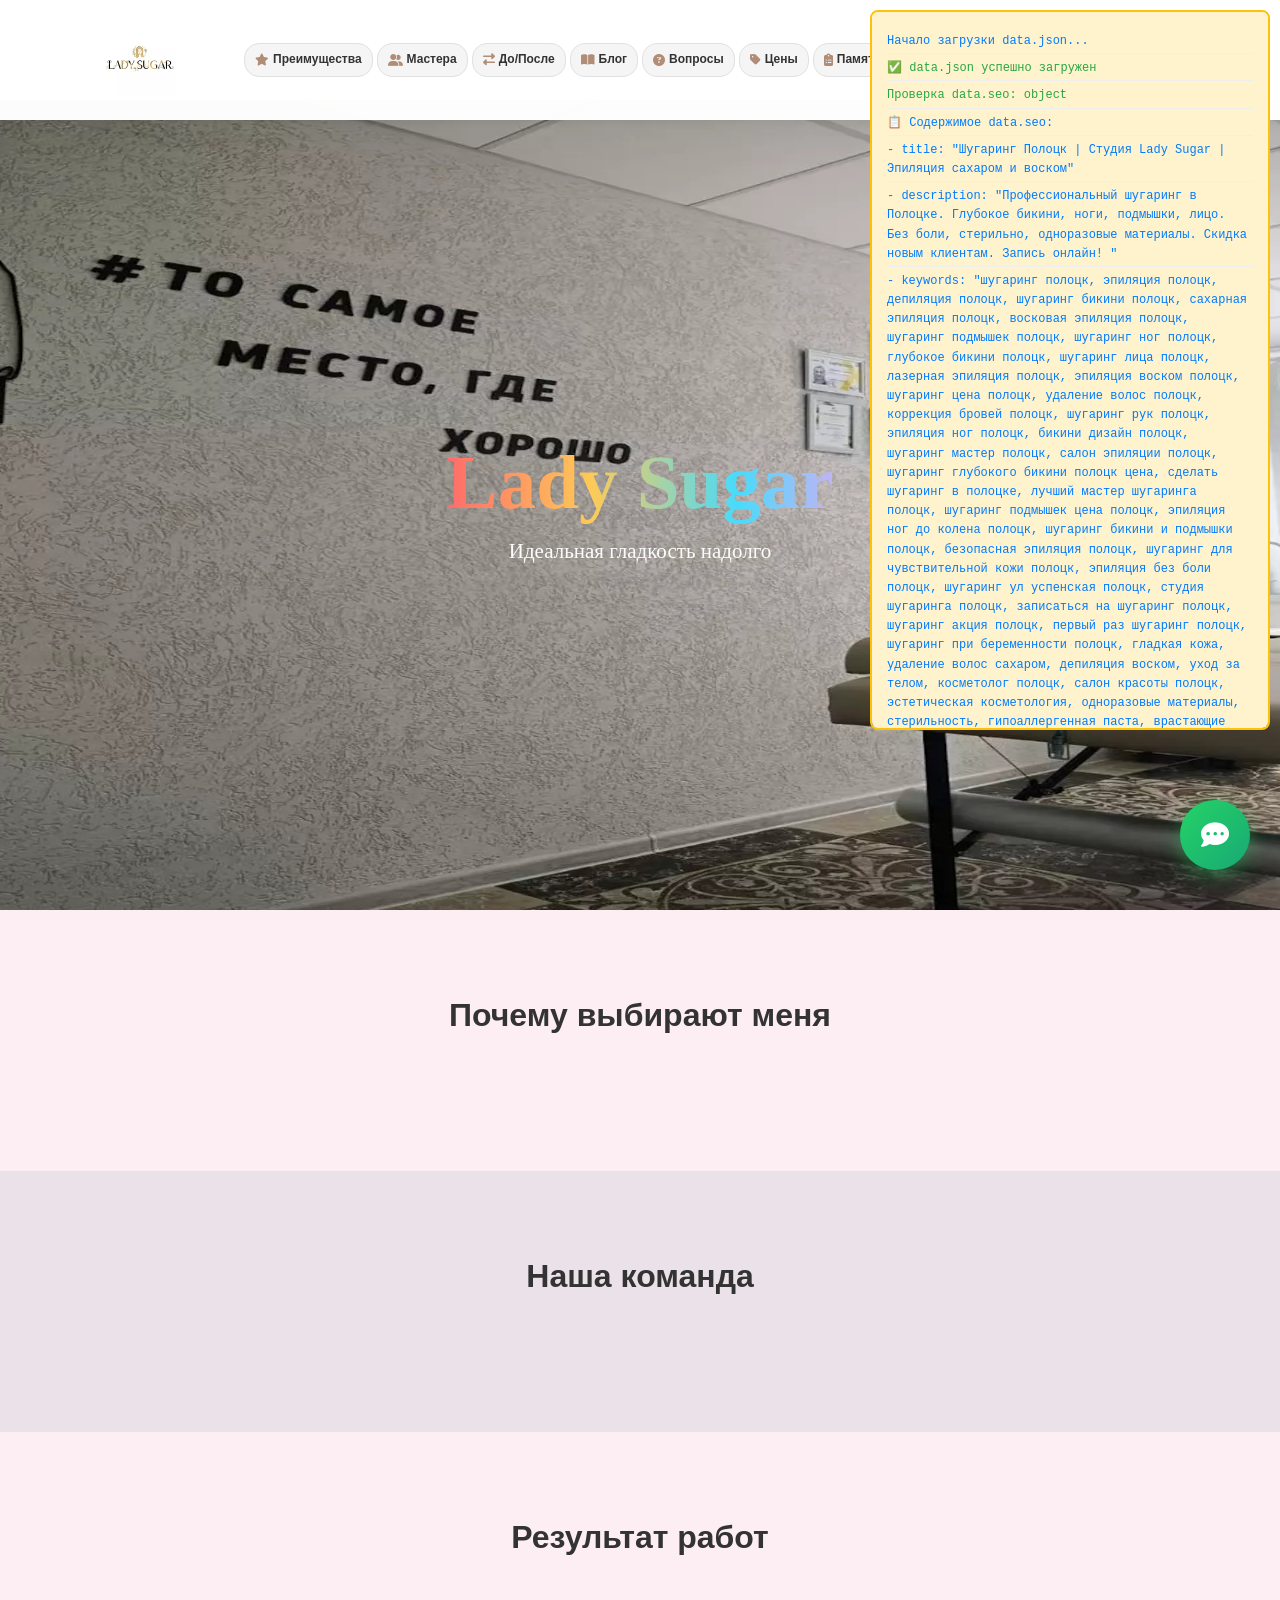
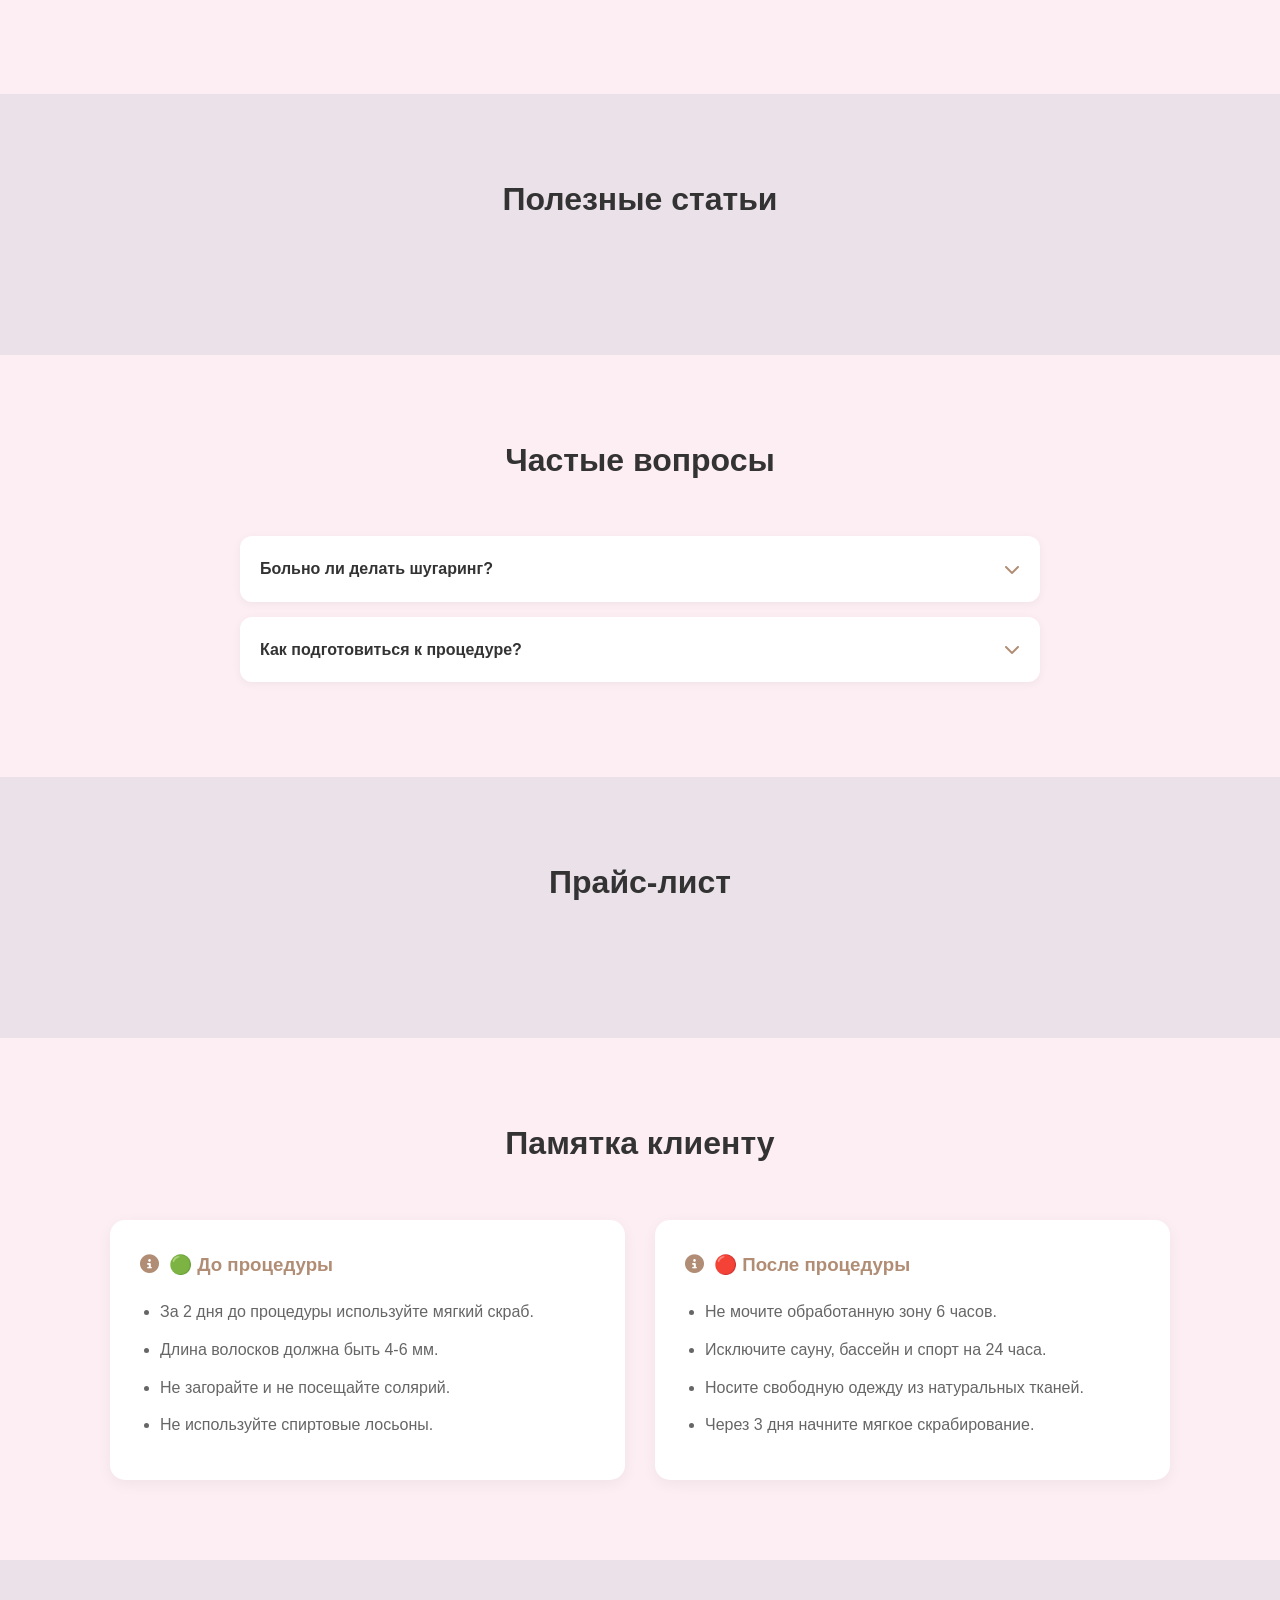
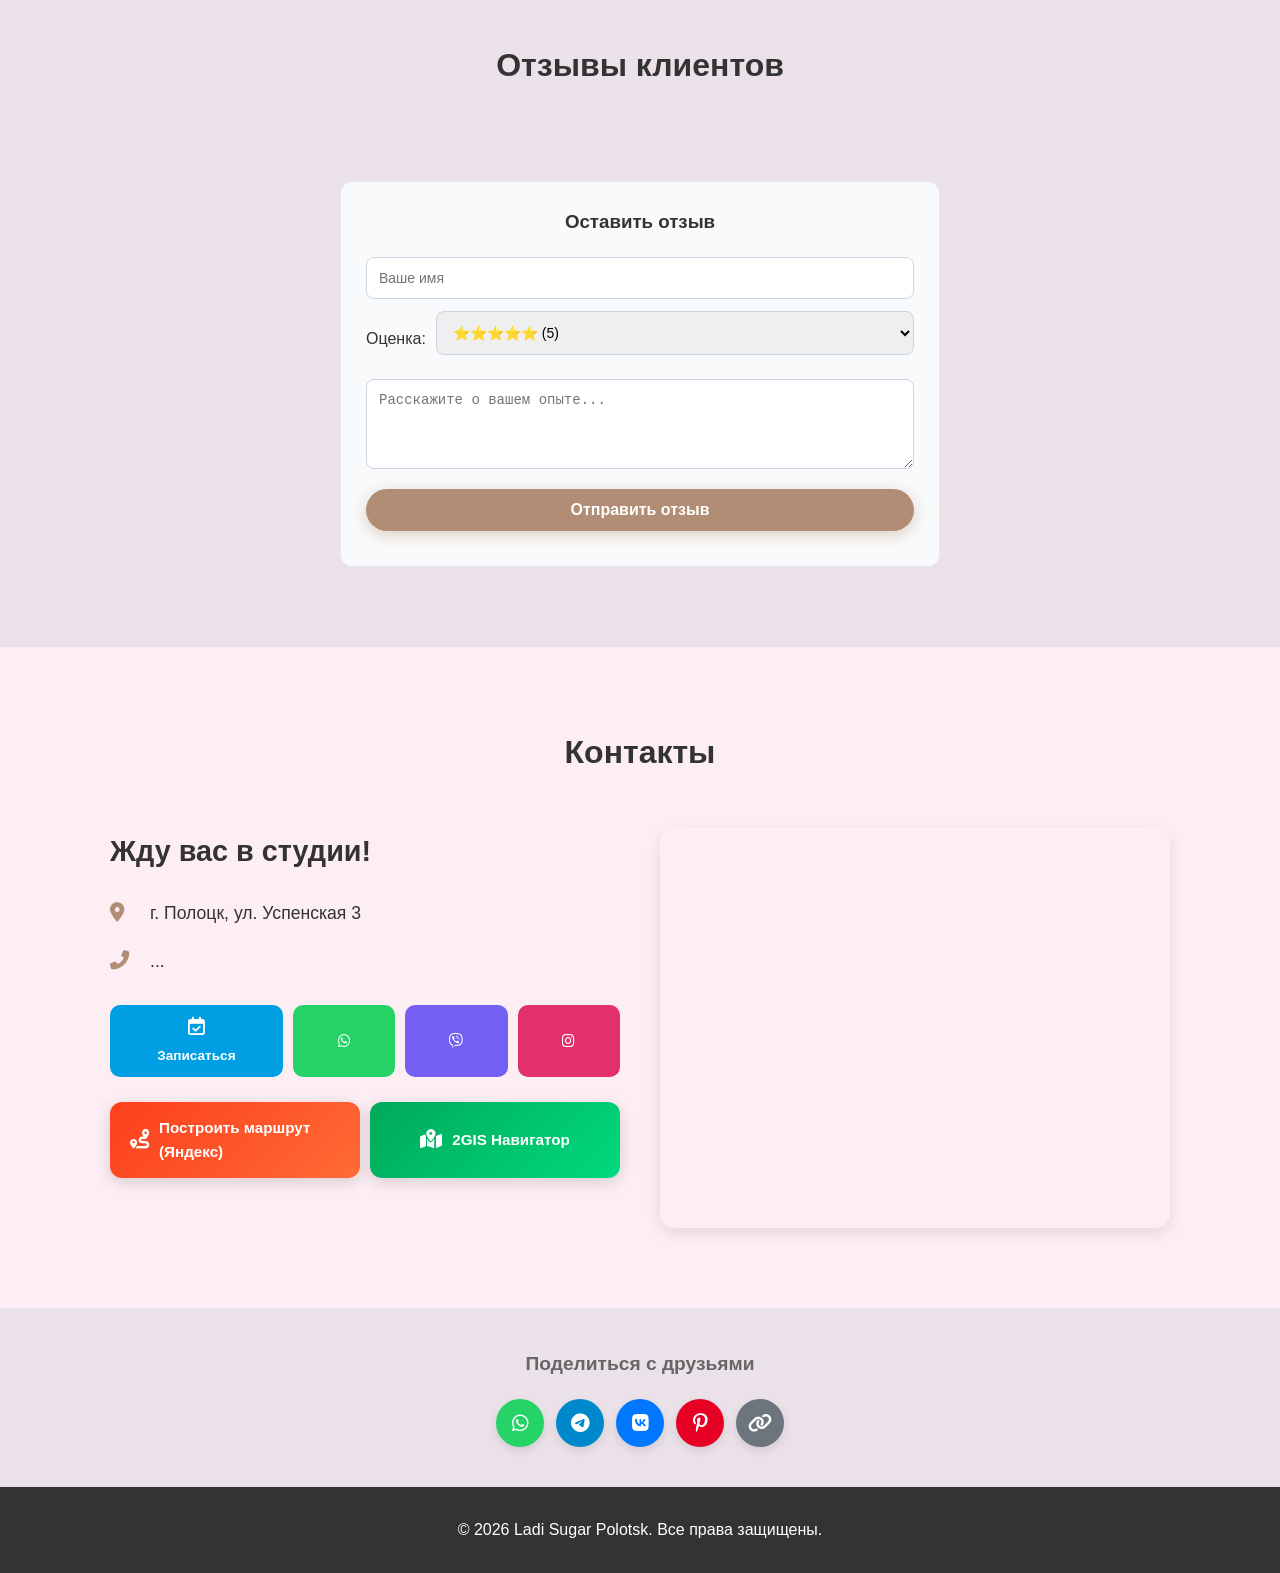
==== commit 813c183d: "Update index.html" ====
--- a/index.html
+++ b/index.html
@@ -5,16 +5,16 @@
     <meta name="viewport" content="width=device-width, initial-scale=1.0">
     <title>Ladi Sugar - Шугаринг в Полоцке</title>
     <meta name="description" content="Профессиональный шугаринг в Полоцке.">
+    <meta name="keywords" content="шугаринг, полоцк, эпиляция">
+    <meta property="og:type" content="website">
+    <meta property="og:title" content="">
+    <meta property="og:description" content="">
+    <meta property="og:image" content="">
+    <meta property="og:url" content="">
     <link rel="stylesheet" href="https://cdnjs.cloudflare.com/ajax/libs/font-awesome/6.4.0/css/all.min.css">
-    <link rel="stylesheet" href="css/style.css">
+    <link rel="stylesheet" href="css/style.css?v=3">
 </head>
 <body>
-    <!-- ✅ ОТЛАДОЧНЫЙ БЛОК -->
-    <div id="debug-info" style="display:none; position:fixed; top:10px; left:10px; background:#fff3cd; padding:10px; border-radius:8px; z-index:99999; font-size:12px; max-width:300px; border:1px solid #ffc107;">
-        <strong>🔧 Статус загрузки:</strong>
-        <div id="debug-content">Загрузка...</div>
-    </div>
-
     <header>
         <div class="container nav-wrapper">
             <a href="#" class="logo-link"><img src="images/logo.png" alt="Logo" class="logo-img"></a>
@@ -33,11 +33,7 @@
     </header>
 
     <section class="hero" id="hero-section">
-        <div class="container hero-content" id="hero-content-container">
-            <!-- ✅ ДЕФОЛТНЫЙ ТЕКСТ (покажется если JS не загрузится) -->
-            <div class="hero-text-block" style="font-size:77px; color:#fff;">Ladi Sugar</div>
-            <div class="hero-text-block" style="font-size:21px; color:#fff;">Идеальная гладкость надолго</div>
-        </div>
+        <div class="container hero-content" id="hero-content-container"></div>
     </section>
 
     <section id="about" class="bg-light">
@@ -129,7 +125,6 @@
                         <a href="#" id="btn-viber" target="_blank" class="btn-social btn-viber"><i class="fab fa-viber"></i></a>
                         <a href="#" id="btn-insta" target="_blank" class="btn-social btn-insta"><i class="fab fa-instagram"></i></a>
                     </div>
-                    
                     <div class="route-buttons">
                         <a href="#" id="btn-yandex-route" target="_blank" class="btn-route btn-yandex">
                             <i class="fas fa-route"></i> Построить маршрут (Яндекс)
@@ -167,20 +162,16 @@
     <div class="floating-messenger" id="floating-messenger">
         <div class="messenger-menu" id="messenger-menu">
             <a href="#" id="float-wa" target="_blank" class="messenger-btn messenger-wa">
-                <i class="fab fa-whatsapp"></i>
-                <span>WhatsApp</span>
+                <i class="fab fa-whatsapp"></i><span>WhatsApp</span>
             </a>
             <a href="#" id="float-viber" target="_blank" class="messenger-btn messenger-viber">
-                <i class="fab fa-viber"></i>
-                <span>Viber</span>
+                <i class="fab fa-viber"></i><span>Viber</span>
             </a>
             <a href="#" id="float-tg" target="_blank" class="messenger-btn messenger-tg">
-                <i class="fab fa-telegram-plane"></i>
-                <span>Telegram</span>
+                <i class="fab fa-telegram-plane"></i><span>Telegram</span>
             </a>
             <a href="#" id="float-insta" target="_blank" class="messenger-btn messenger-insta">
-                <i class="fab fa-instagram"></i>
-                <span>Instagram</span>
+                <i class="fab fa-instagram"></i><span>Instagram</span>
             </a>
         </div>
         <button class="messenger-main-btn" id="messenger-main-btn" aria-label="Написать нам">
@@ -207,73 +198,123 @@
     </div>
 
     <script>
-        // ✅ ФУНКЦИЯ ЛОГИРОВАНИЯ
-        function logDebug(msg, type = 'info') {
-            const debugEl = document.getElementById('debug-content');
-            if (debugEl) {
-                const color = type === 'error' ? '#dc3545' : type === 'success' ? '#28a745' : '#007bff';
-                debugEl.innerHTML += `<div style="color:${color}; margin:2px 0;">${msg}</div>`;
-            }
-            console.log(`[DEBUG] ${msg}`);
-        }
-
-        // ✅ ПОКАЗАТЬ ОТЛАДОЧНЫЙ БЛОК
-        document.getElementById('debug-info').style.display = 'block';
-        logDebug('🚀 Загрузка страницы начата...');
-
-        // ✅ ПРОВЕРКА ПУТИ К DATA.JSON
+        // ✅ ДИАГНОСТИКА SEO
+        function debugSEO(msg, type = 'info') {
+            const colors = { info: '#007bff', success: '#28a745', error: '#dc3545', warn: '#ffc107' };
+            console.log(`%c[SEO] ${msg}`, `color:${colors[type]}; font-weight:bold;`);
+            
+            let debugBox = document.getElementById('seo-debug-box');
+            if (!debugBox) {
+                debugBox = document.createElement('div');
+                debugBox.id = 'seo-debug-box';
+                debugBox.style.cssText = 'position:fixed; top:10px; right:10px; background:#fff3cd; padding:15px; border-radius:8px; z-index:99999; font-size:12px; max-width:400px; border:2px solid #ffc107; font-family:monospace; max-height:80vh; overflow-y:auto;';
+                document.body.appendChild(debugBox);
+            }
+            const color = colors[type];
+            debugBox.innerHTML += `<div style="color:${color}; margin:3px 0; border-bottom:1px solid #eee; padding:2px 0;">${msg}</div>`;
+        }
+
+        function checkMetaTags() {
+            debugSEO('🔍 Проверка мета-тегов...');
+            debugSEO(`📌 Title: "${document.title}"`);
+            
+            const metaDesc = document.querySelector('meta[name="description"]');
+            const metaKeywords = document.querySelector('meta[name="keywords"]');
+            const ogTitle = document.querySelector('meta[property="og:title"]');
+            const ogDesc = document.querySelector('meta[property="og:description"]');
+            
+            debugSEO(` Description: ${metaDesc ? metaDesc.content : '❌ НЕ НАЙДЕН'}`);
+            debugSEO(`🔑 Keywords: ${metaKeywords ? metaKeywords.content : '❌ НЕ НАЙДЕН'}`);
+            debugSEO(`📢 OG Title: ${ogTitle ? ogTitle.content : '❌ НЕ НАЙДЕН'}`);
+            debugSEO(`📢 OG Description: ${ogDesc ? ogDesc.content : '❌ НЕ НАЙДЕН'}`);
+        }
+
+        function setMetaTag(nameOrProperty, content, isProperty = false) {
+            const attr = isProperty ? 'property' : 'name';
+            let meta = document.querySelector(`meta[${attr}="${nameOrProperty}"]`);
+            
+            if (!meta) {
+                meta = document.createElement('meta');
+                meta.setAttribute(attr, nameOrProperty);
+                document.head.appendChild(meta);
+                debugSEO(`➕ Создан мета-тег: ${attr}="${nameOrProperty}"`, 'success');
+            }
+            
+            meta.content = content;
+            debugSEO(`✅ Установлен ${attr}="${nameOrProperty}" = "${content.substring(0, 60)}..."`, 'success');
+        }
+
         async function loadData() {
-            const possiblePaths = ['/data.json', 'data.json', './data.json'];
-            let data = null;
-            let successfulPath = '';
-
-            for (const path of possiblePaths) {
-                try {
-                    logDebug(`🔍 Пробуем путь: ${path}`);
-                    const response = await fetch(path);
+            debugSEO(' Начало загрузки data.json...');
+            
+            try {
+                const response = await fetch('/data.json');
+                
+                if (!response.ok) {
+                    debugSEO(`❌ Ошибка HTTP: ${response.status} ${response.statusText}`, 'error');
+                    return;
+                }
+                
+                const data = await response.json();
+                debugSEO('✅ data.json успешно загружен', 'success');
+                
+                // ✅ ПРОВЕРКА СТРУКТУРЫ SEO
+                debugSEO(` Проверка data.seo: ${typeof data.seo}`, data.seo ? 'success' : 'error');
+                
+                if (data.seo) {
+                    debugSEO('📋 Содержимое data.seo:', 'info');
+                    debugSEO(`  - title: "${data.seo.title}"`);
+                    debugSEO(`  - description: "${data.seo.description}"`);
+                    debugSEO(`  - keywords: "${data.seo.keywords}"`);
+                    debugSEO(`  - ogImage: "${data.seo.ogImage}"`);
                     
-                    if (response.ok) {
-                        data = await response.json();
-                        successfulPath = path;
-                        logDebug(`✅ Файл загружен: ${path}`, 'success');
-                        break;
+                    // ✅ УСТАНОВКА TITLE
+                    if (data.seo.title) {
+                        document.title = data.seo.title;
+                        debugSEO(`🎯 Title установлен: "${data.seo.title}"`, 'success');
                     } else {
-                        logDebug(`❌ Путь ${path} не сработал (статус ${response.status})`, 'error');
+                        debugSEO('⚠️ data.seo.title пустой!', 'warn');
                     }
-                } catch (e) {
-                    logDebug(` Ошибка при запросе ${path}: ${e.message}`, 'error');
-                }
-            }
-
-            if (!data) {
-                logDebug('❌ Не удалось загрузить data.json ни по одному пути!', 'error');
-                return;
-            }
-
-            logDebug('📦 Данные получены, начинаем рендеринг...', 'success');
-
-            // ✅ РЕНДЕРИНГ ВСЕХ СЕКЦИЙ
-            try {
-                renderAll(data);
-                logDebug('✅ Все секции успешно отрендерены!', 'success');
-            } catch (e) {
-                logDebug(`❌ Ошибка рендеринга: ${e.message}`, 'error');
-            }
-        }
-
-        function renderAll(data) {
-            // Скрываем отладочный блок через 3 секунды
-            setTimeout(() => {
-                document.getElementById('debug-info').style.display = 'none';
-            }, 3000);
-
-            // SEO
-            if (data.seo && data.seo.title) {
-                document.title = data.seo.title;
-                logDebug(` Title: ${data.seo.title}`);
-            }
-
-            // Тема
+                    
+                    // ✅ УСТАНОВКА DESCRIPTION
+                    if (data.seo.description) {
+                        setMetaTag('description', data.seo.description);
+                    }
+                    
+                    // ✅ УСТАНОВКА KEYWORDS
+                    if (data.seo.keywords) {
+                        setMetaTag('keywords', data.seo.keywords);
+                    }
+                    
+                    // ✅ УСТАНОВКА OG ТЕГОВ
+                    const ogTitle = data.seo.title || document.title;
+                    const ogDesc = data.seo.description || '';
+                    const ogImage = data.seo.ogImage || '';
+                    const ogUrl = window.location.href;
+                    
+                    setMetaTag('og:title', ogTitle, true);
+                    setMetaTag('og:description', ogDesc, true);
+                    setMetaTag('og:image', ogImage, true);
+                    setMetaTag('og:url', ogUrl, true);
+                    setMetaTag('og:type', 'website', true);
+                    
+                    debugSEO('✅ Все SEO теги установлены!', 'success');
+                } else {
+                    debugSEO('❌ data.seo не найден в data.json!', 'error');
+                    debugSEO(' Доступные ключи: ' + Object.keys(data).join(', '), 'warn');
+                }
+                
+                renderContent(data);
+                
+            } catch (error) {
+                debugSEO(`❌ Критическая ошибка: ${error.message}`, 'error');
+                debugSEO(`Stack: ${error.stack}`, 'error');
+            }
+            
+            setTimeout(checkMetaTags, 2000);
+        }
+
+        function renderContent(data) {
             if (data.theme) {
                 if (data.theme.color_bg_light) document.documentElement.style.setProperty('--bg-light', data.theme.color_bg_light);
                 if (data.theme.color_bg_white) document.documentElement.style.setProperty('--bg-white', data.theme.color_bg_white);
@@ -284,7 +325,6 @@
                 }
             }
 
-            // Баннер
             const heroContainer = document.getElementById('hero-content-container');
             if (heroContainer) {
                 heroContainer.innerHTML = '';
@@ -307,7 +347,6 @@
                 }
             }
 
-            // Позиционирование баннера
             const heroSection = document.getElementById('hero-section');
             const alignment = (data.hero && data.hero.alignment) ? data.hero.alignment : 'center';
             if (heroSection) {
@@ -315,7 +354,6 @@
                 heroSection.classList.add(`hero-align-${alignment}`);
             }
 
-            // Кнопка записи
             const bookingText = (data.hero && data.hero.btnText) || 'Записаться онлайн';
             const bookingUrl = (data.hero && data.hero.dikidiUrl) || (data.contacts && data.contacts.dikidi) || '#';
             const headerBtn = document.getElementById('header-dikidi-btn');
@@ -324,7 +362,6 @@
                 headerBtn.href = bookingUrl;
             }
 
-            // Контакты
             if (data.contacts) {
                 const contactPhone = document.getElementById('contact-phone');
                 const contactAddress = document.getElementById('contact-address');
@@ -337,7 +374,6 @@
                     contactAddress.textContent = data.contacts.address || 'Не указан';
                 }
 
-                // Мессенджеры
                 const btnWa = document.getElementById('btn-wa');
                 const btnViber = document.getElementById('btn-viber');
                 const btnInsta = document.getElementById('btn-insta');
@@ -345,7 +381,6 @@
                 if (btnViber) btnViber.href = data.contacts.viber ? `viber://chat?number=%2B${data.contacts.viber}` : '#';
                 if (btnInsta) btnInsta.href = data.contacts.instagram || '#';
 
-                // Плавающие кнопки
                 const floatWa = document.getElementById('float-wa');
                 const floatViber = document.getElementById('float-viber');
                 const floatTg = document.getElementById('float-tg');
@@ -355,7 +390,6 @@
                 if (floatTg && data.contacts.telegram) floatTg.href = `https://t.me/${data.contacts.telegram}`;
                 if (floatInsta) floatInsta.href = data.contacts.instagram || '#';
 
-                // Маршруты
                 const address = data.contacts.address || '';
                 if (address) {
                     const encoded = encodeURIComponent(address);
@@ -364,7 +398,6 @@
                 }
             }
 
-            // Карта
             if (data.map) {
                 const mapFrame = document.getElementById('map-frame');
                 const mapContainer = document.getElementById('map-container');
@@ -375,7 +408,6 @@
                 }
             }
 
-            // Мастера
             const mastersContainer = document.getElementById('masters-container');
             if (mastersContainer && data.masters) {
                 mastersContainer.innerHTML = data.masters.map(m => `
@@ -390,26 +422,22 @@
                 `).join('');
             }
 
-            // Преимущества
             const featuresContainer = document.getElementById('features-container');
             if (featuresContainer && data.features) {
                 featuresContainer.innerHTML = data.features.map(f => `<div class="feature-card"><i class="fas ${f.icon} feature-icon"></i><h3>${f.title}</h3><p>${f.desc}</p></div>`).join('');
             }
 
-            // Прайс
             const priceContainer = document.getElementById('price-list-container');
             if (priceContainer && data.prices) {
                 priceContainer.innerHTML = data.prices.map(p => `<div class="price-item"><span class="zone-name">${p.name}</span><span class="zone-price">${p.value} BYN</span></div>`).join('');
             }
 
-            // Отзывы
             const reviewContainer = document.getElementById('reviews-container');
             if (reviewContainer && data.reviews) {
                 const visible = data.reviews.filter(r => r.status !== 'pending');
                 reviewContainer.innerHTML = visible.map(r => `<div class="review-card"><div class="review-stars">${'<i class="fas fa-star"></i>'.repeat(r.rating)}</div><p class="review-text">«${r.text}»</p><div class="review-author"><i class="fas fa-user-circle"></i> ${r.name}</div></div>`).join('');
             }
 
-            // FAQ
             const faqContainer = document.getElementById('faq-container');
             if (faqContainer && data.faq) {
                 faqContainer.innerHTML = data.faq.map((item, i) => `
@@ -420,7 +448,6 @@
                 `).join('');
             }
 
-            // Памятка
             const careContainer = document.getElementById('care-container');
             if (careContainer && data.careInstructions) {
                 careContainer.innerHTML = data.careInstructions.map(item => {
@@ -429,13 +456,11 @@
                 }).join('');
             }
 
-            // Блог
             const blogContainer = document.getElementById('blog-container');
             if (blogContainer && data.blog) {
                 blogContainer.innerHTML = data.blog.map(post => `<div class="blog-card"><img src="${post.image || ''}" alt="${post.title}" class="blog-img"><div class="blog-content"><span class="blog-date">${post.date}</span><h3>${post.title}</h3><p>${post.excerpt}</p></div></div>`).join('');
             }
 
-            // До/После
             const baContainer = document.getElementById('ba-container');
             if (baContainer && data.beforeAfter) {
                 baContainer.innerHTML = data.beforeAfter.map((item, i) => `
@@ -448,11 +473,8 @@
                 `).join('');
                 initBASliders();
             }
-
-            logDebug('✅ Рендеринг завершён!', 'success');
-        }
-
-        // Остальные функции без изменений...
+        }
+
         function initBASliders() {
             document.querySelectorAll('.ba-slider').forEach(slider => {
                 const afterImg = slider.querySelector('.ba-img-after');
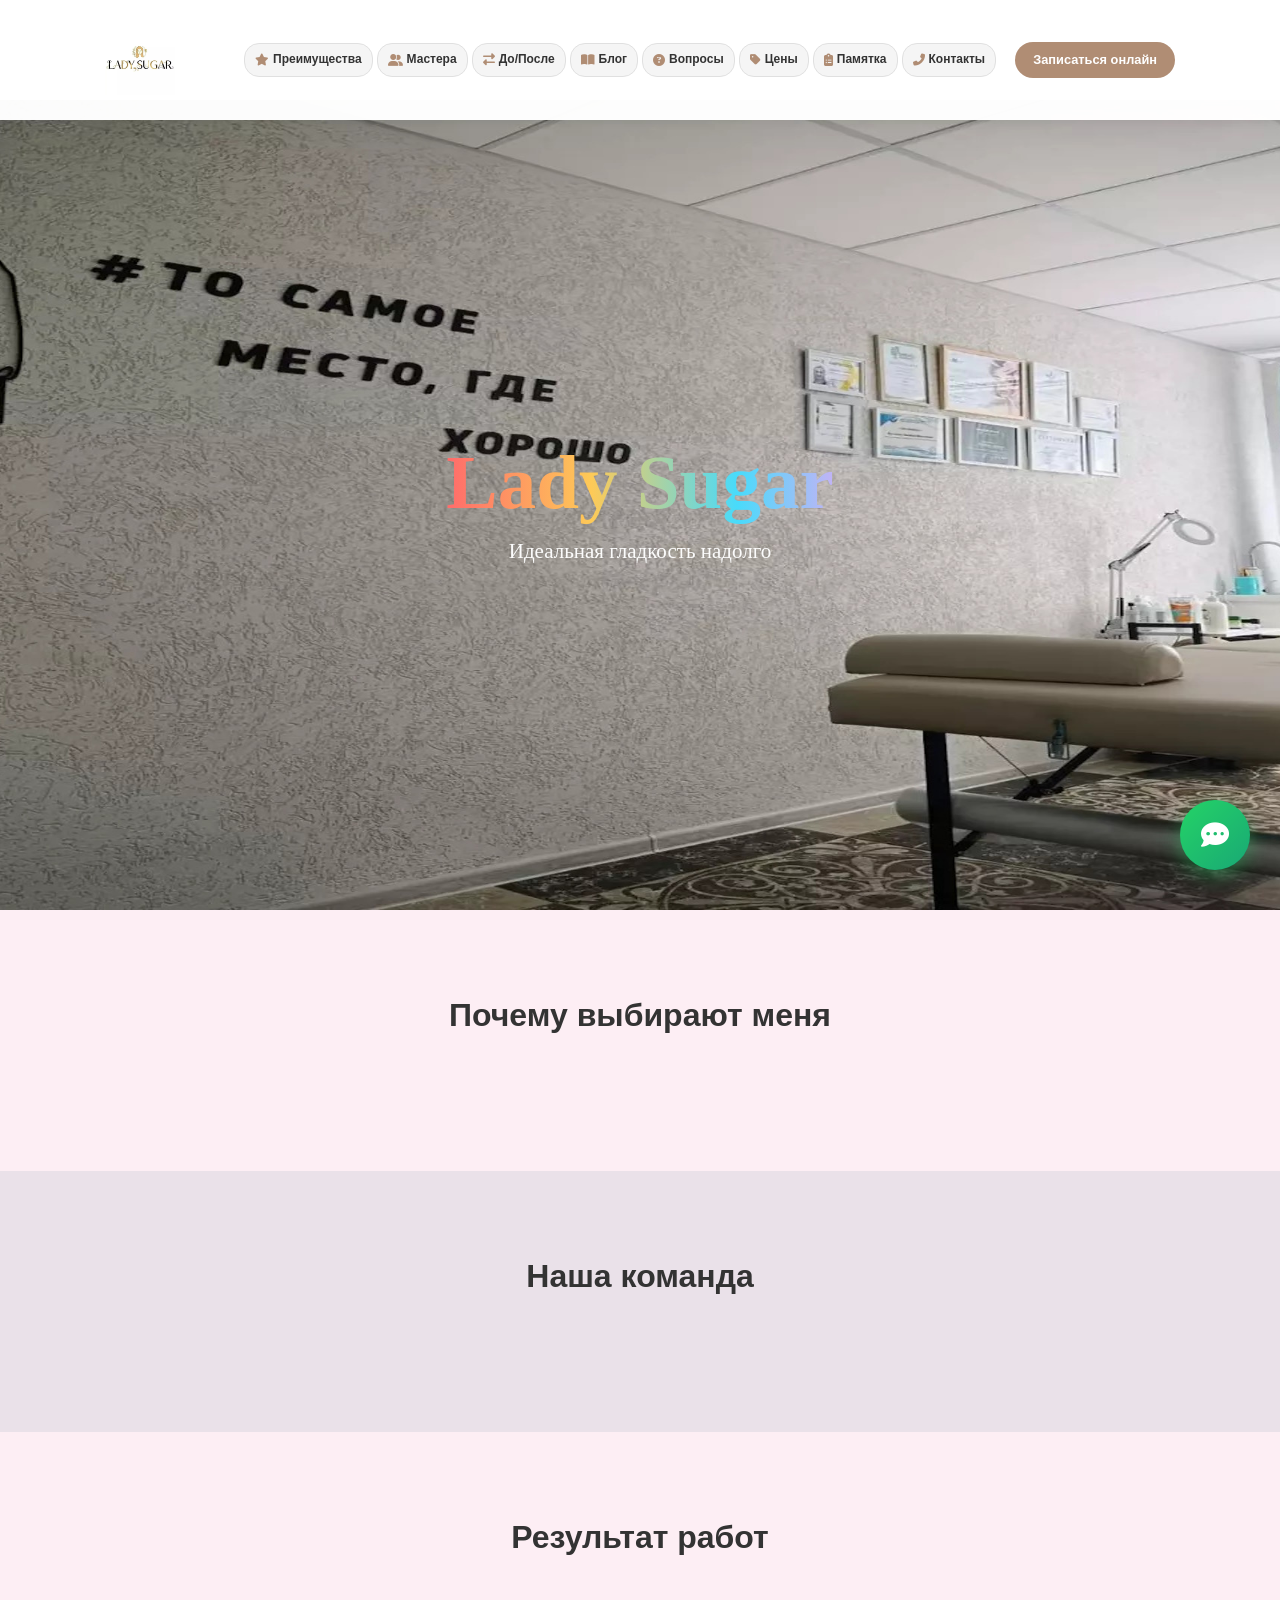
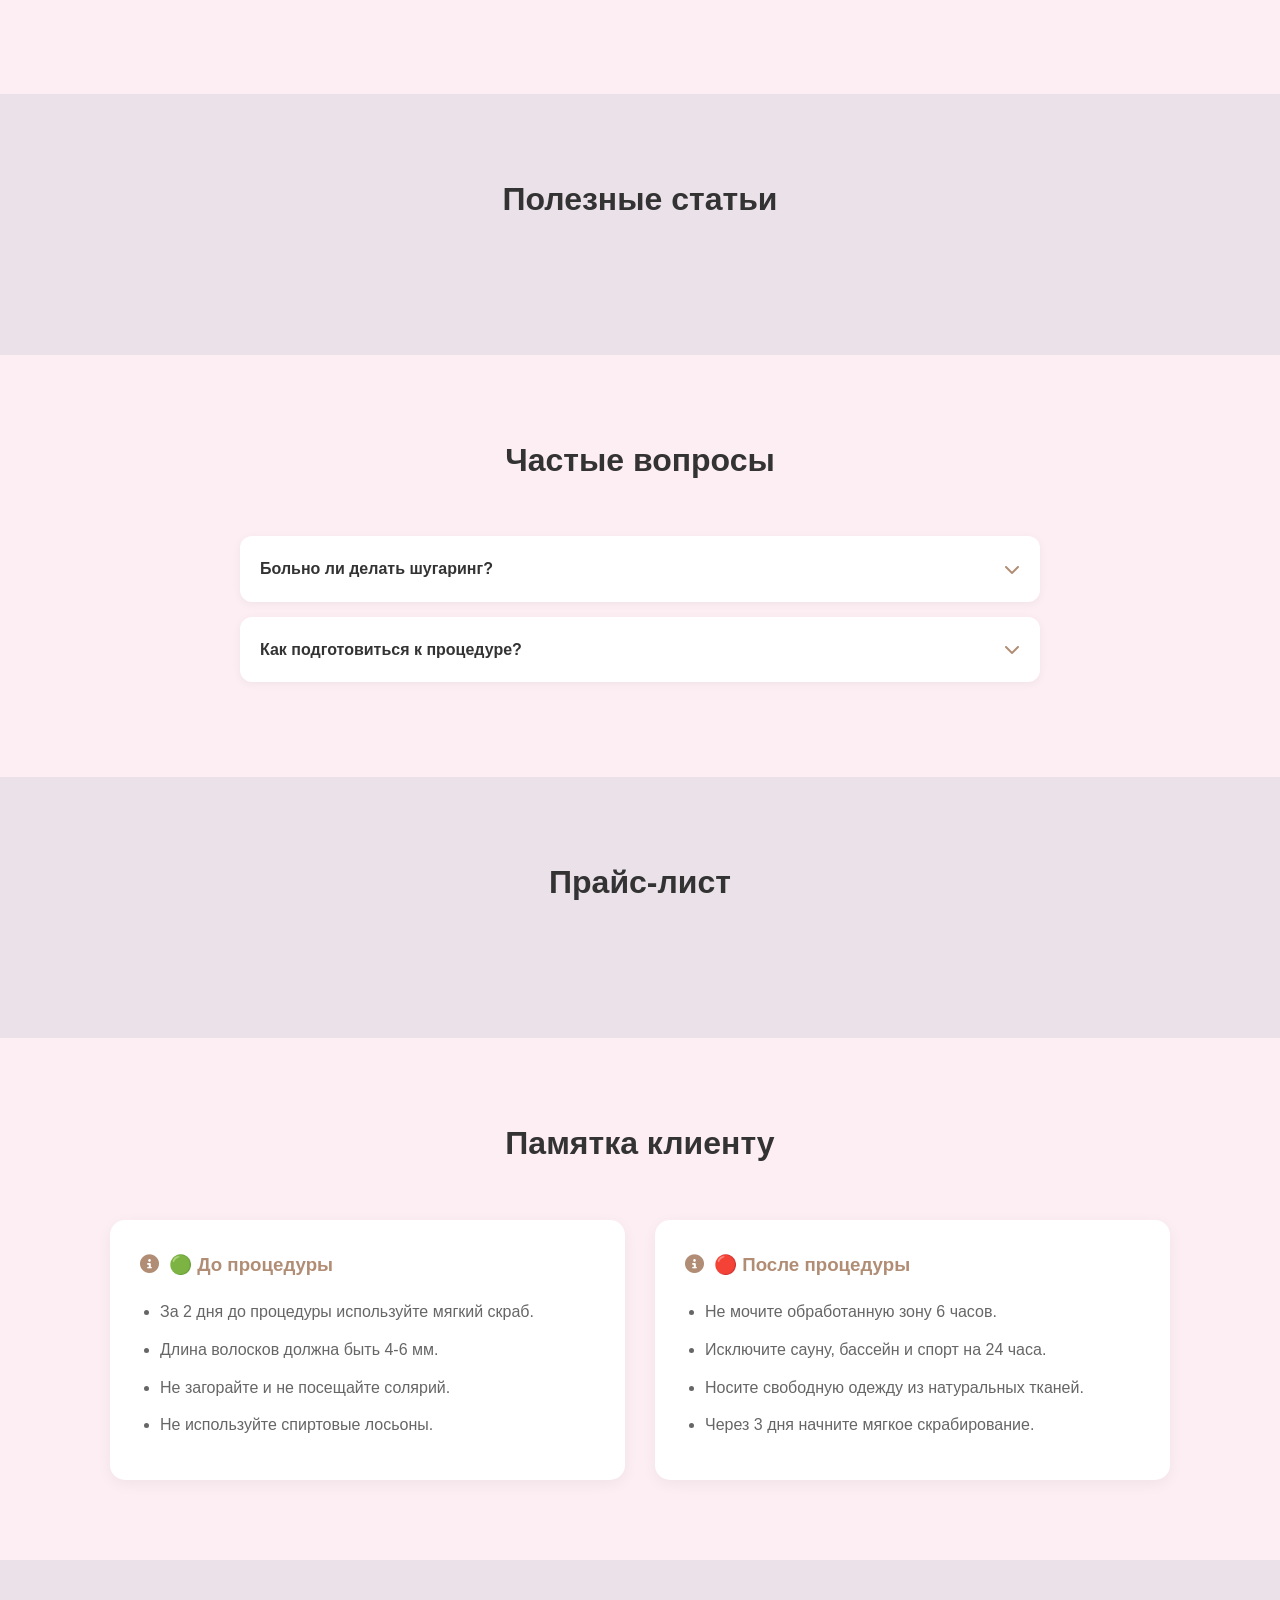
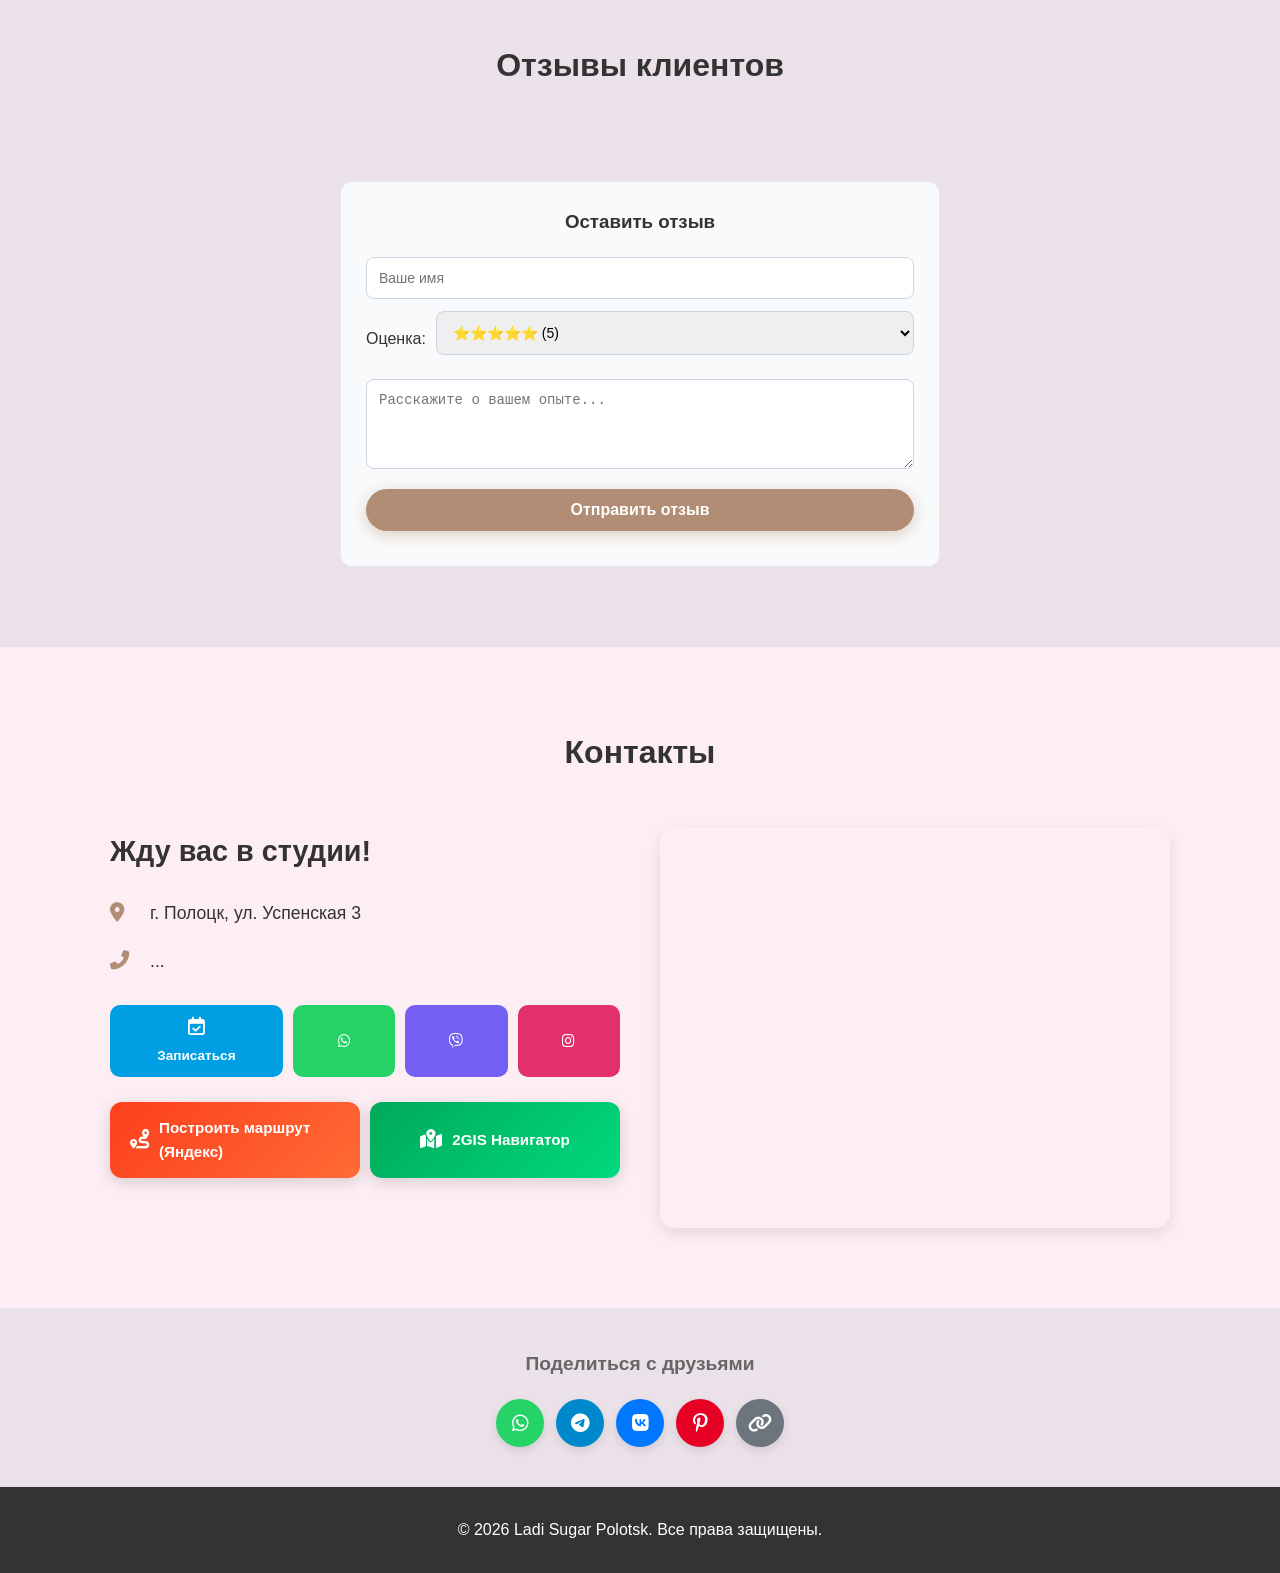
==== commit 086e40dc: "Update index.html" ====
--- a/index.html
+++ b/index.html
@@ -198,95 +198,34 @@
     </div>
 
     <script>
-        // ✅ ДИАГНОСТИКА SEO
-        function debugSEO(msg, type = 'info') {
-            const colors = { info: '#007bff', success: '#28a745', error: '#dc3545', warn: '#ffc107' };
-            console.log(`%c[SEO] ${msg}`, `color:${colors[type]}; font-weight:bold;`);
-            
-            let debugBox = document.getElementById('seo-debug-box');
-            if (!debugBox) {
-                debugBox = document.createElement('div');
-                debugBox.id = 'seo-debug-box';
-                debugBox.style.cssText = 'position:fixed; top:10px; right:10px; background:#fff3cd; padding:15px; border-radius:8px; z-index:99999; font-size:12px; max-width:400px; border:2px solid #ffc107; font-family:monospace; max-height:80vh; overflow-y:auto;';
-                document.body.appendChild(debugBox);
-            }
-            const color = colors[type];
-            debugBox.innerHTML += `<div style="color:${color}; margin:3px 0; border-bottom:1px solid #eee; padding:2px 0;">${msg}</div>`;
-        }
-
-        function checkMetaTags() {
-            debugSEO('🔍 Проверка мета-тегов...');
-            debugSEO(`📌 Title: "${document.title}"`);
-            
-            const metaDesc = document.querySelector('meta[name="description"]');
-            const metaKeywords = document.querySelector('meta[name="keywords"]');
-            const ogTitle = document.querySelector('meta[property="og:title"]');
-            const ogDesc = document.querySelector('meta[property="og:description"]');
-            
-            debugSEO(` Description: ${metaDesc ? metaDesc.content : '❌ НЕ НАЙДЕН'}`);
-            debugSEO(`🔑 Keywords: ${metaKeywords ? metaKeywords.content : '❌ НЕ НАЙДЕН'}`);
-            debugSEO(`📢 OG Title: ${ogTitle ? ogTitle.content : '❌ НЕ НАЙДЕН'}`);
-            debugSEO(`📢 OG Description: ${ogDesc ? ogDesc.content : '❌ НЕ НАЙДЕН'}`);
-        }
-
+        // ✅ УСТАНОВКА МЕТА-ТЕГА (создаёт или обновляет)
         function setMetaTag(nameOrProperty, content, isProperty = false) {
             const attr = isProperty ? 'property' : 'name';
             let meta = document.querySelector(`meta[${attr}="${nameOrProperty}"]`);
-            
             if (!meta) {
                 meta = document.createElement('meta');
                 meta.setAttribute(attr, nameOrProperty);
                 document.head.appendChild(meta);
-                debugSEO(`➕ Создан мета-тег: ${attr}="${nameOrProperty}"`, 'success');
-            }
-            
+            }
             meta.content = content;
-            debugSEO(`✅ Установлен ${attr}="${nameOrProperty}" = "${content.substring(0, 60)}..."`, 'success');
         }
 
         async function loadData() {
-            debugSEO(' Начало загрузки data.json...');
-            
             try {
                 const response = await fetch('/data.json');
-                
                 if (!response.ok) {
-                    debugSEO(`❌ Ошибка HTTP: ${response.status} ${response.statusText}`, 'error');
+                    console.error('Ошибка загрузки data.json:', response.status);
                     return;
                 }
                 
                 const data = await response.json();
-                debugSEO('✅ data.json успешно загружен', 'success');
                 
-                // ✅ ПРОВЕРКА СТРУКТУРЫ SEO
-                debugSEO(` Проверка data.seo: ${typeof data.seo}`, data.seo ? 'success' : 'error');
-                
+                // ✅ SEO: Title, Description, Keywords, OG-теги
                 if (data.seo) {
-                    debugSEO('📋 Содержимое data.seo:', 'info');
-                    debugSEO(`  - title: "${data.seo.title}"`);
-                    debugSEO(`  - description: "${data.seo.description}"`);
-                    debugSEO(`  - keywords: "${data.seo.keywords}"`);
-                    debugSEO(`  - ogImage: "${data.seo.ogImage}"`);
+                    if (data.seo.title) document.title = data.seo.title;
+                    if (data.seo.description) setMetaTag('description', data.seo.description);
+                    if (data.seo.keywords) setMetaTag('keywords', data.seo.keywords);
                     
-                    // ✅ УСТАНОВКА TITLE
-                    if (data.seo.title) {
-                        document.title = data.seo.title;
-                        debugSEO(`🎯 Title установлен: "${data.seo.title}"`, 'success');
-                    } else {
-                        debugSEO('⚠️ data.seo.title пустой!', 'warn');
-                    }
-                    
-                    // ✅ УСТАНОВКА DESCRIPTION
-                    if (data.seo.description) {
-                        setMetaTag('description', data.seo.description);
-                    }
-                    
-                    // ✅ УСТАНОВКА KEYWORDS
-                    if (data.seo.keywords) {
-                        setMetaTag('keywords', data.seo.keywords);
-                    }
-                    
-                    // ✅ УСТАНОВКА OG ТЕГОВ
                     const ogTitle = data.seo.title || document.title;
                     const ogDesc = data.seo.description || '';
                     const ogImage = data.seo.ogImage || '';
@@ -297,24 +236,17 @@
                     setMetaTag('og:image', ogImage, true);
                     setMetaTag('og:url', ogUrl, true);
                     setMetaTag('og:type', 'website', true);
-                    
-                    debugSEO('✅ Все SEO теги установлены!', 'success');
-                } else {
-                    debugSEO('❌ data.seo не найден в data.json!', 'error');
-                    debugSEO(' Доступные ключи: ' + Object.keys(data).join(', '), 'warn');
                 }
                 
                 renderContent(data);
                 
             } catch (error) {
-                debugSEO(`❌ Критическая ошибка: ${error.message}`, 'error');
-                debugSEO(`Stack: ${error.stack}`, 'error');
-            }
-            
-            setTimeout(checkMetaTags, 2000);
+                console.error('Ошибка загрузки данных:', error);
+            }
         }
 
         function renderContent(data) {
+            // Тема и цвета
             if (data.theme) {
                 if (data.theme.color_bg_light) document.documentElement.style.setProperty('--bg-light', data.theme.color_bg_light);
                 if (data.theme.color_bg_white) document.documentElement.style.setProperty('--bg-white', data.theme.color_bg_white);
@@ -325,6 +257,7 @@
                 }
             }
 
+            // Баннер
             const heroContainer = document.getElementById('hero-content-container');
             if (heroContainer) {
                 heroContainer.innerHTML = '';
@@ -347,6 +280,7 @@
                 }
             }
 
+            // Позиционирование баннера
             const heroSection = document.getElementById('hero-section');
             const alignment = (data.hero && data.hero.alignment) ? data.hero.alignment : 'center';
             if (heroSection) {
@@ -354,6 +288,7 @@
                 heroSection.classList.add(`hero-align-${alignment}`);
             }
 
+            // Кнопка записи в шапке
             const bookingText = (data.hero && data.hero.btnText) || 'Записаться онлайн';
             const bookingUrl = (data.hero && data.hero.dikidiUrl) || (data.contacts && data.contacts.dikidi) || '#';
             const headerBtn = document.getElementById('header-dikidi-btn');
@@ -362,6 +297,7 @@
                 headerBtn.href = bookingUrl;
             }
 
+            // Контакты
             if (data.contacts) {
                 const contactPhone = document.getElementById('contact-phone');
                 const contactAddress = document.getElementById('contact-address');
@@ -398,6 +334,7 @@
                 }
             }
 
+            // Карта
             if (data.map) {
                 const mapFrame = document.getElementById('map-frame');
                 const mapContainer = document.getElementById('map-container');
@@ -408,6 +345,7 @@
                 }
             }
 
+            // Мастера
             const mastersContainer = document.getElementById('masters-container');
             if (mastersContainer && data.masters) {
                 mastersContainer.innerHTML = data.masters.map(m => `
@@ -422,22 +360,26 @@
                 `).join('');
             }
 
+            // Преимущества
             const featuresContainer = document.getElementById('features-container');
             if (featuresContainer && data.features) {
                 featuresContainer.innerHTML = data.features.map(f => `<div class="feature-card"><i class="fas ${f.icon} feature-icon"></i><h3>${f.title}</h3><p>${f.desc}</p></div>`).join('');
             }
 
+            // Прайс
             const priceContainer = document.getElementById('price-list-container');
             if (priceContainer && data.prices) {
                 priceContainer.innerHTML = data.prices.map(p => `<div class="price-item"><span class="zone-name">${p.name}</span><span class="zone-price">${p.value} BYN</span></div>`).join('');
             }
 
+            // Отзывы
             const reviewContainer = document.getElementById('reviews-container');
             if (reviewContainer && data.reviews) {
                 const visible = data.reviews.filter(r => r.status !== 'pending');
                 reviewContainer.innerHTML = visible.map(r => `<div class="review-card"><div class="review-stars">${'<i class="fas fa-star"></i>'.repeat(r.rating)}</div><p class="review-text">«${r.text}»</p><div class="review-author"><i class="fas fa-user-circle"></i> ${r.name}</div></div>`).join('');
             }
 
+            // FAQ
             const faqContainer = document.getElementById('faq-container');
             if (faqContainer && data.faq) {
                 faqContainer.innerHTML = data.faq.map((item, i) => `
@@ -448,6 +390,7 @@
                 `).join('');
             }
 
+            // Памятка
             const careContainer = document.getElementById('care-container');
             if (careContainer && data.careInstructions) {
                 careContainer.innerHTML = data.careInstructions.map(item => {
@@ -456,11 +399,13 @@
                 }).join('');
             }
 
+            // Блог
             const blogContainer = document.getElementById('blog-container');
             if (blogContainer && data.blog) {
                 blogContainer.innerHTML = data.blog.map(post => `<div class="blog-card"><img src="${post.image || ''}" alt="${post.title}" class="blog-img"><div class="blog-content"><span class="blog-date">${post.date}</span><h3>${post.title}</h3><p>${post.excerpt}</p></div></div>`).join('');
             }
 
+            // До/После
             const baContainer = document.getElementById('ba-container');
             if (baContainer && data.beforeAfter) {
                 baContainer.innerHTML = data.beforeAfter.map((item, i) => `
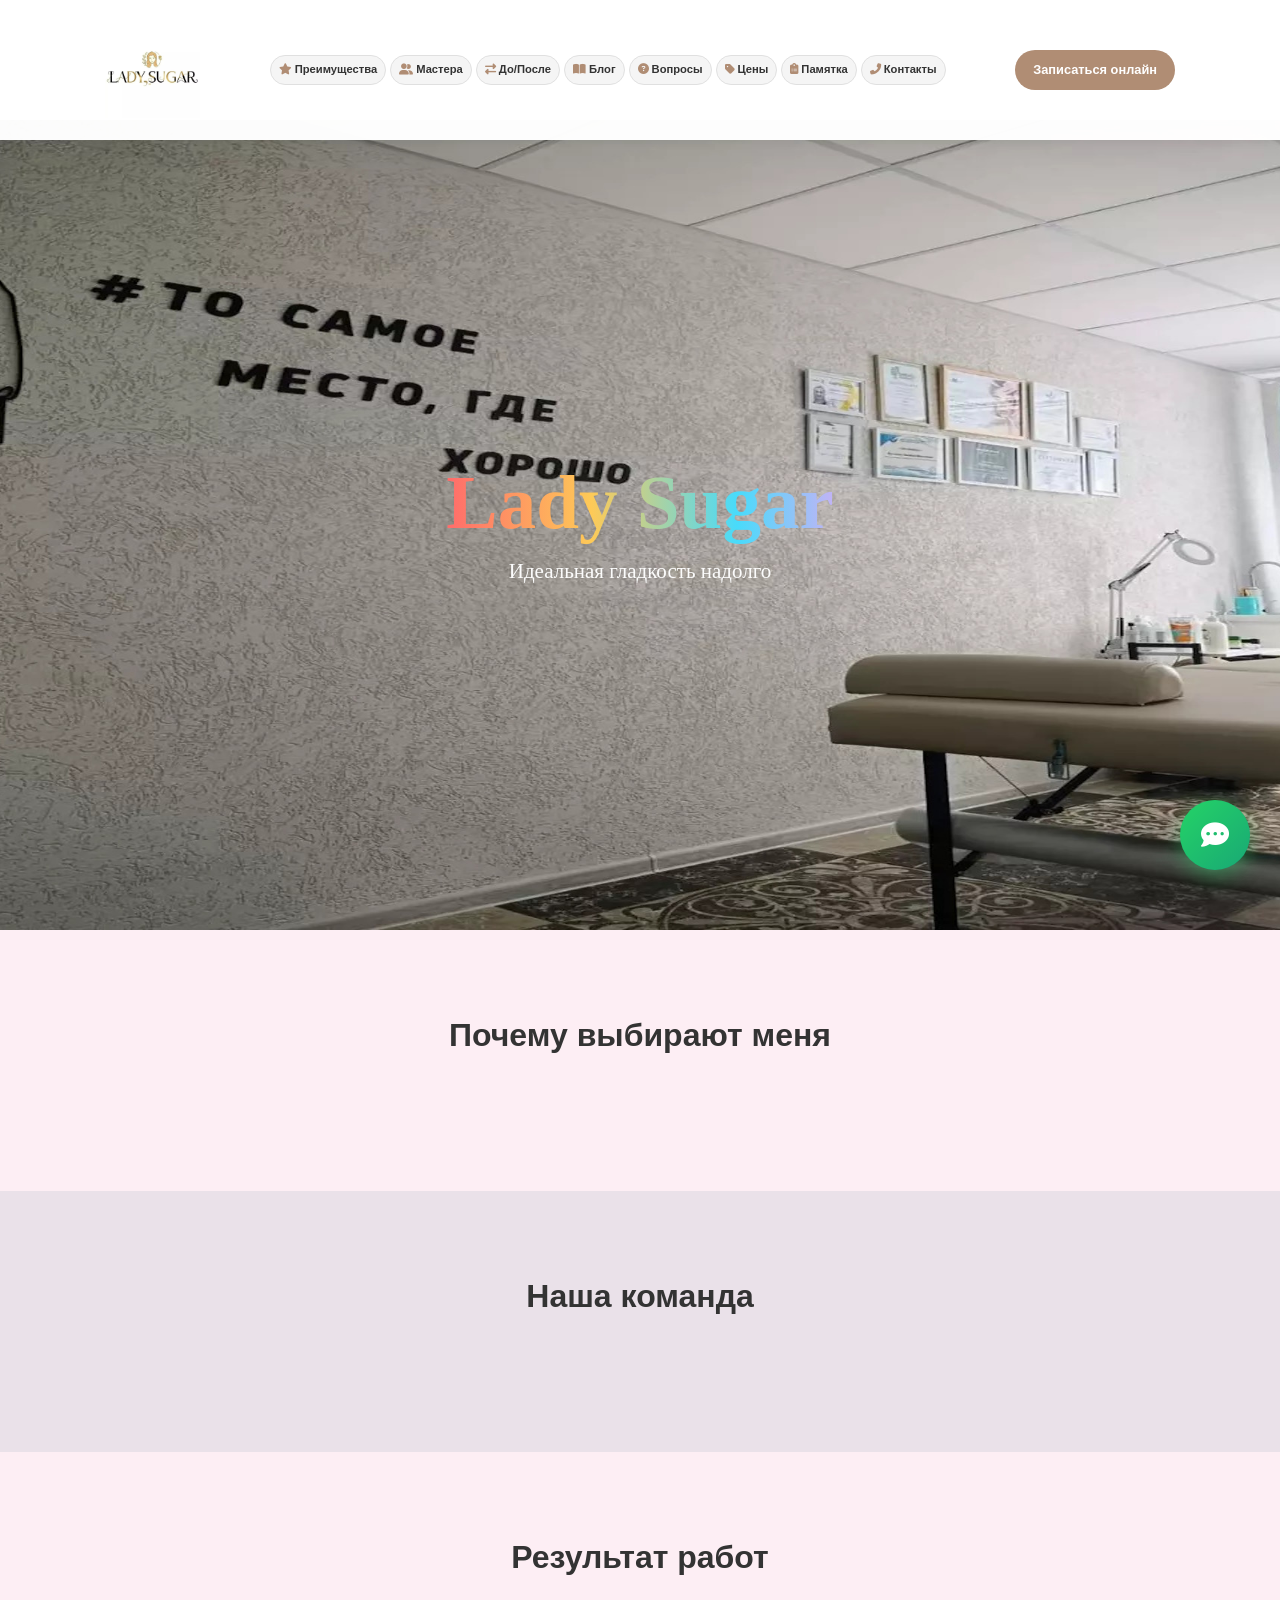
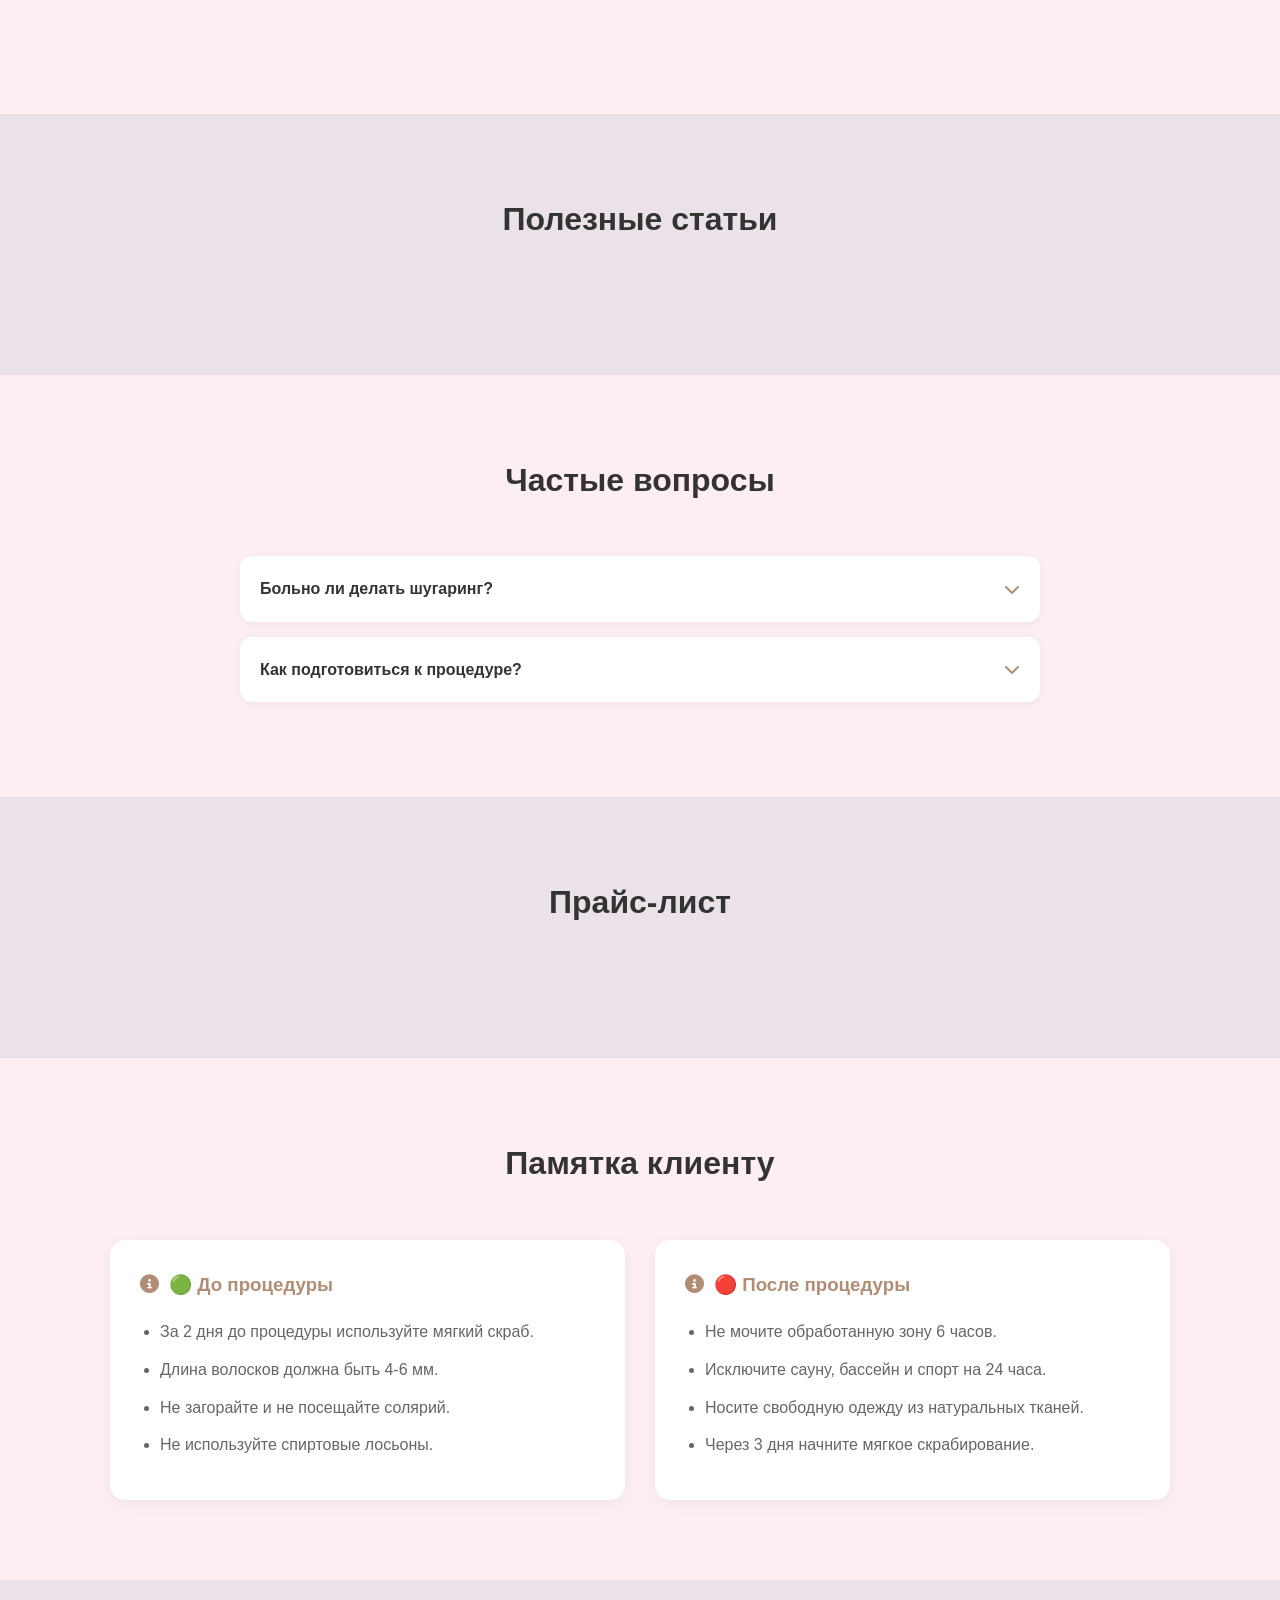
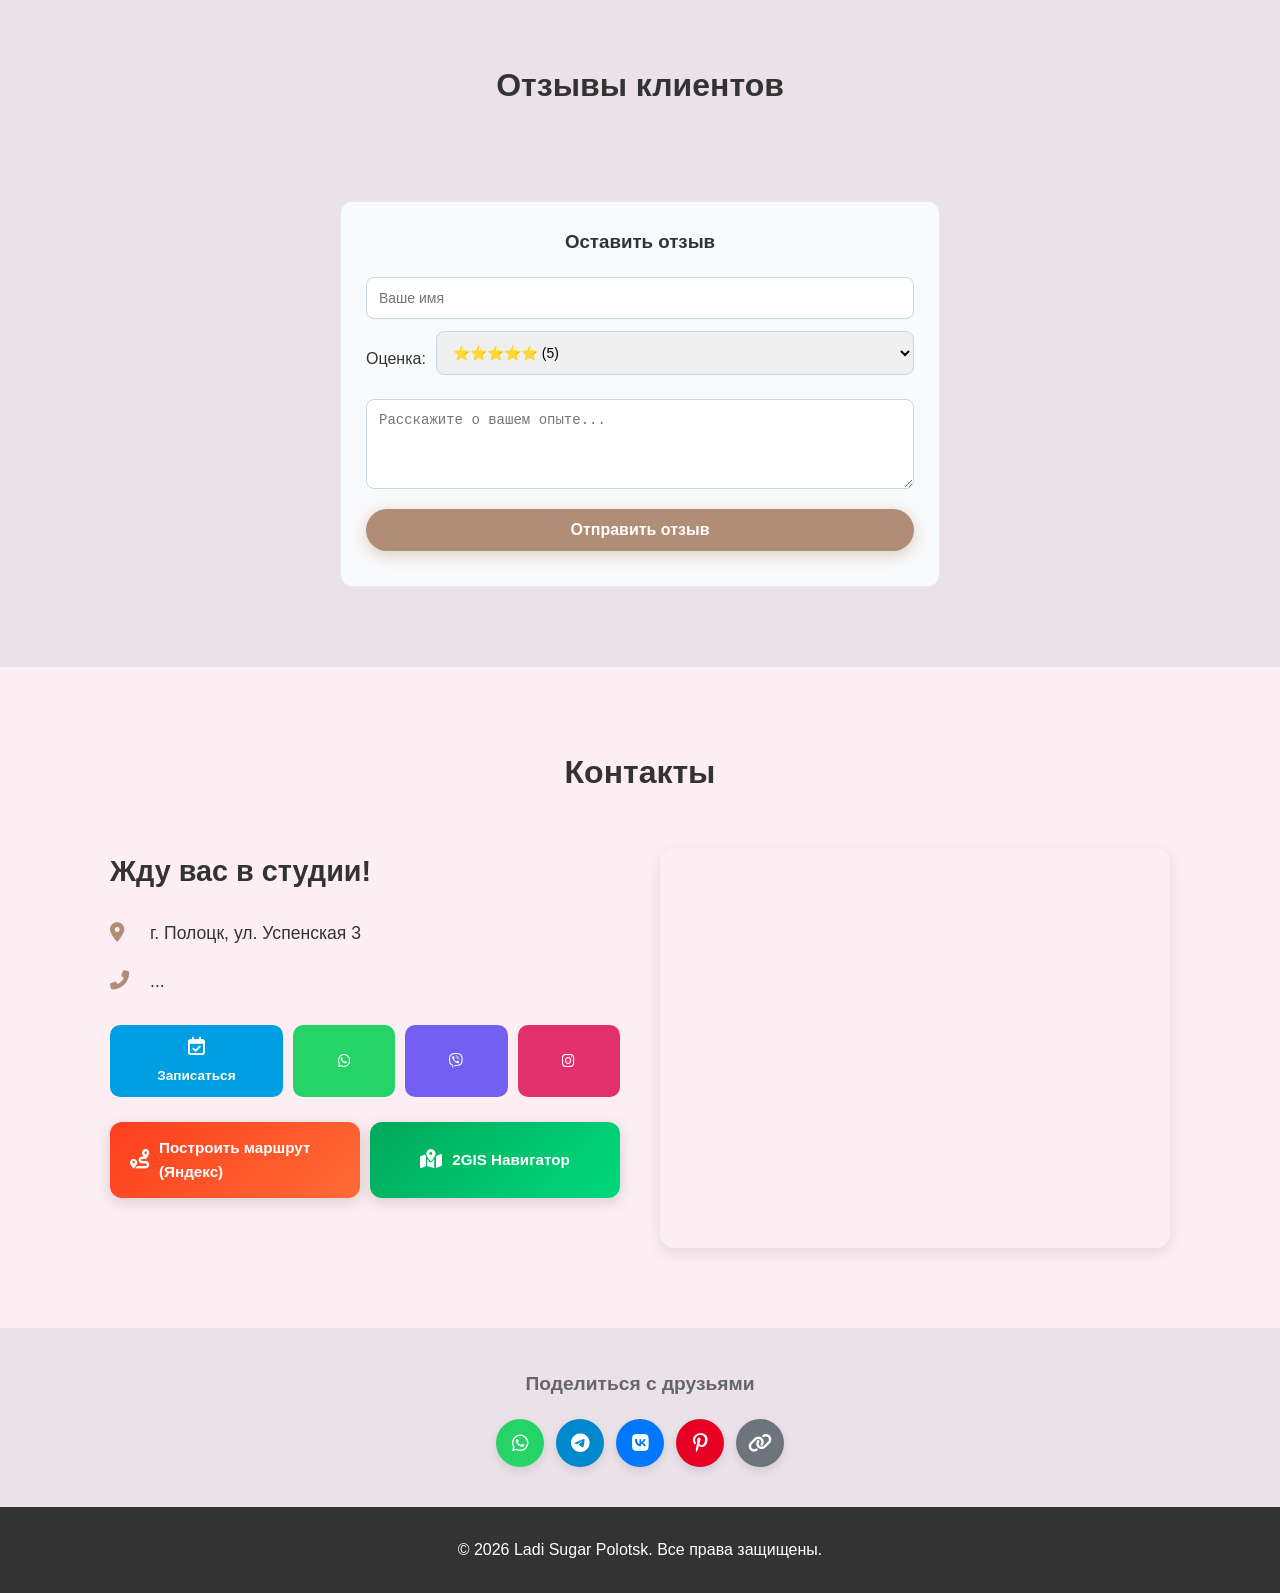
==== commit 94faf034: "Install Vercel Web Analytics Implemented Vercel Web Analytics for the Ladi Sugar Polotsk website.  #" ====
--- a/index.html
+++ b/index.html
@@ -13,6 +13,7 @@
     <meta property="og:url" content="">
     <link rel="stylesheet" href="https://cdnjs.cloudflare.com/ajax/libs/font-awesome/6.4.0/css/all.min.css">
     <link rel="stylesheet" href="css/style.css?v=3">
+    <script defer src="https://cdn.vercel-insights.com/v1/script.js"></script>
 </head>
 <body>
     <header>
--- a/css/style.css
+++ b/css/style.css
@@ -27,22 +27,21 @@
 }
 
 .nav-wrapper { 
-    display: flex;
-    justify-content: space-between;
+    display: grid;
+    grid-template-columns: auto minmax(0, 1fr) auto;
     align-items: center;
-    min-height: 100px;
+    min-height: 120px;
     gap: 10px;
     padding: 0 15px;
-    overflow: hidden;
 }
 
 .logo-link {
     flex-shrink: 0;
-    min-width: 120px;
+    justify-self: start;
 }
 
 .logo-img { 
-    height: 70px; 
+    height: 95px; 
     width: auto; 
     transition: transform 0.3s ease;
 }
@@ -58,32 +57,32 @@
     scrollbar-width: none; 
     -ms-overflow-style: none; 
     align-items: center; 
-    flex: 1;
     justify-content: center;
     min-width: 0;
-    padding: 5px;
+    padding: 5px 5px;
+    justify-self: stretch;
 }
 
 .nav-links::-webkit-scrollbar { display: none; }
 
 .nav-links a { 
-    font-size: 0.75rem; 
+    font-size: 0.7rem; 
     font-weight: 600; 
     color: var(--text-dark); 
     white-space: nowrap;
-    padding: 6px 10px; 
+    padding: 5px 8px; 
     border-radius: 15px; 
     background: #f5f5f5; 
     border: 1px solid #e0e0e0;
     transition: all 0.2s ease;
     display: flex;
     align-items: center;
-    gap: 4px;
+    gap: 3px;
     flex-shrink: 0;
 }
 
 .nav-links a i {
-    font-size: 0.75rem;
+    font-size: 0.7rem;
     color: var(--primary);
 }
 
@@ -97,7 +96,7 @@
 .btn-header { 
     background: var(--primary); 
     color: white; 
-    padding: 8px 18px; 
+    padding: 10px 18px; 
     border-radius: 20px; 
     font-weight: 600; 
     font-size: 0.8rem; 
@@ -106,6 +105,7 @@
     border: none;
     min-width: 120px;
     text-align: center;
+    justify-self: end;
 }
 
 .btn-header:hover { 
@@ -143,7 +143,8 @@
     background: linear-gradient(rgba(45, 52, 54, 0.6), rgba(45, 52, 54, 0.6)), url('https://images.unsplash.com/photo-1560750588-73207b1ef5b8?w=1920');
     background-size: cover; background-position: center; background-repeat: no-repeat;
     min-height: 90vh; display: flex; align-items: center; justify-content: center; text-align: center;
-    margin-top: 100px; padding: 40px 0;
+    margin-top: 120px;
+    padding: 40px 0;
 }
 .hero::before, .hero::after { content: none !important; }
 .hero-align-top-left { align-items: flex-start; justify-content: flex-start; text-align: left; }
@@ -392,7 +393,7 @@
 .mobile-floating-nav {
     display: none;
     position: fixed;
-    top: 100px;
+    top: 120px;
     right: 10px;
     z-index: 998;
     flex-direction: column;
@@ -402,7 +403,7 @@
     padding: 8px;
     border-radius: 16px;
     box-shadow: 0 4px 20px rgba(0,0,0,0.15);
-    max-height: calc(100vh - 120px);
+    max-height: calc(100vh - 140px);
     overflow-y: auto;
     scrollbar-width: none;
 }
@@ -443,13 +444,14 @@
 
 /* ========== АДАПТИВНОСТЬ ========== */
 @media (max-width: 1024px) {
-    .logo-img { height: 60px; }
-    .logo-link { min-width: 100px; }
-    .nav-wrapper { min-height: 80px; gap: 8px; }
+    .logo-img { height: 80px; }
+    .nav-wrapper { min-height: 100px; gap: 8px; }
     .nav-links { gap: 3px; padding: 3px; }
-    .nav-links a { font-size: 0.7rem; padding: 5px 8px; }
-    .nav-links a i { font-size: 0.7rem; }
-    .btn-header { padding: 6px 12px; font-size: 0.75rem; min-width: 100px; }
+    .nav-links a { font-size: 0.65rem; padding: 4px 6px; }
+    .nav-links a i { font-size: 0.65rem; }
+    .btn-header { padding: 6px 12px; font-size: 0.75rem; min-width: 110px; }
+    .hero { margin-top: 100px; }
+    .mobile-floating-nav { top: 100px; }
 }
 
 @media (max-width: 768px) {
@@ -471,10 +473,10 @@
     
     .contacts-wrapper { grid-template-columns: 1fr; }
     .map-container { height: 300px; }
-    .logo-img { height: 50px; }
-    .logo-link { min-width: 80px; }
-    .nav-wrapper { min-height: 70px; gap: 8px; }
-    .hero { margin-top: 70px; min-height: 80vh; }
+    .logo-img { height: 65px; }
+    .nav-wrapper { min-height: 85px; gap: 8px; }
+    .hero { margin-top: 85px; min-height: 80vh; }
+    .mobile-floating-nav { top: 85px; max-height: calc(100vh - 100px); }
     
     .social-buttons { flex-direction: column; }
     .btn-social { width: 100%; font-size: 1rem; white-space: nowrap; }
@@ -502,7 +504,11 @@
         font-size: 1.5em !important;
     }
     
+    .logo-img { height: 55px; }
+    .nav-wrapper { min-height: 75px; }
+    .mobile-floating-nav { top: 75px; }
+    
     .mobile-nav-item { font-size: 0.7rem; padding: 6px 10px; }
     .mobile-nav-item i { font-size: 0.8rem; }
-    .mobile-floating-nav { right: 5px; top: 80px; padding: 6px; gap: 4px; }
-}
+    .mobile-floating-nav { right: 5px; padding: 6px; gap: 4px; }
+}
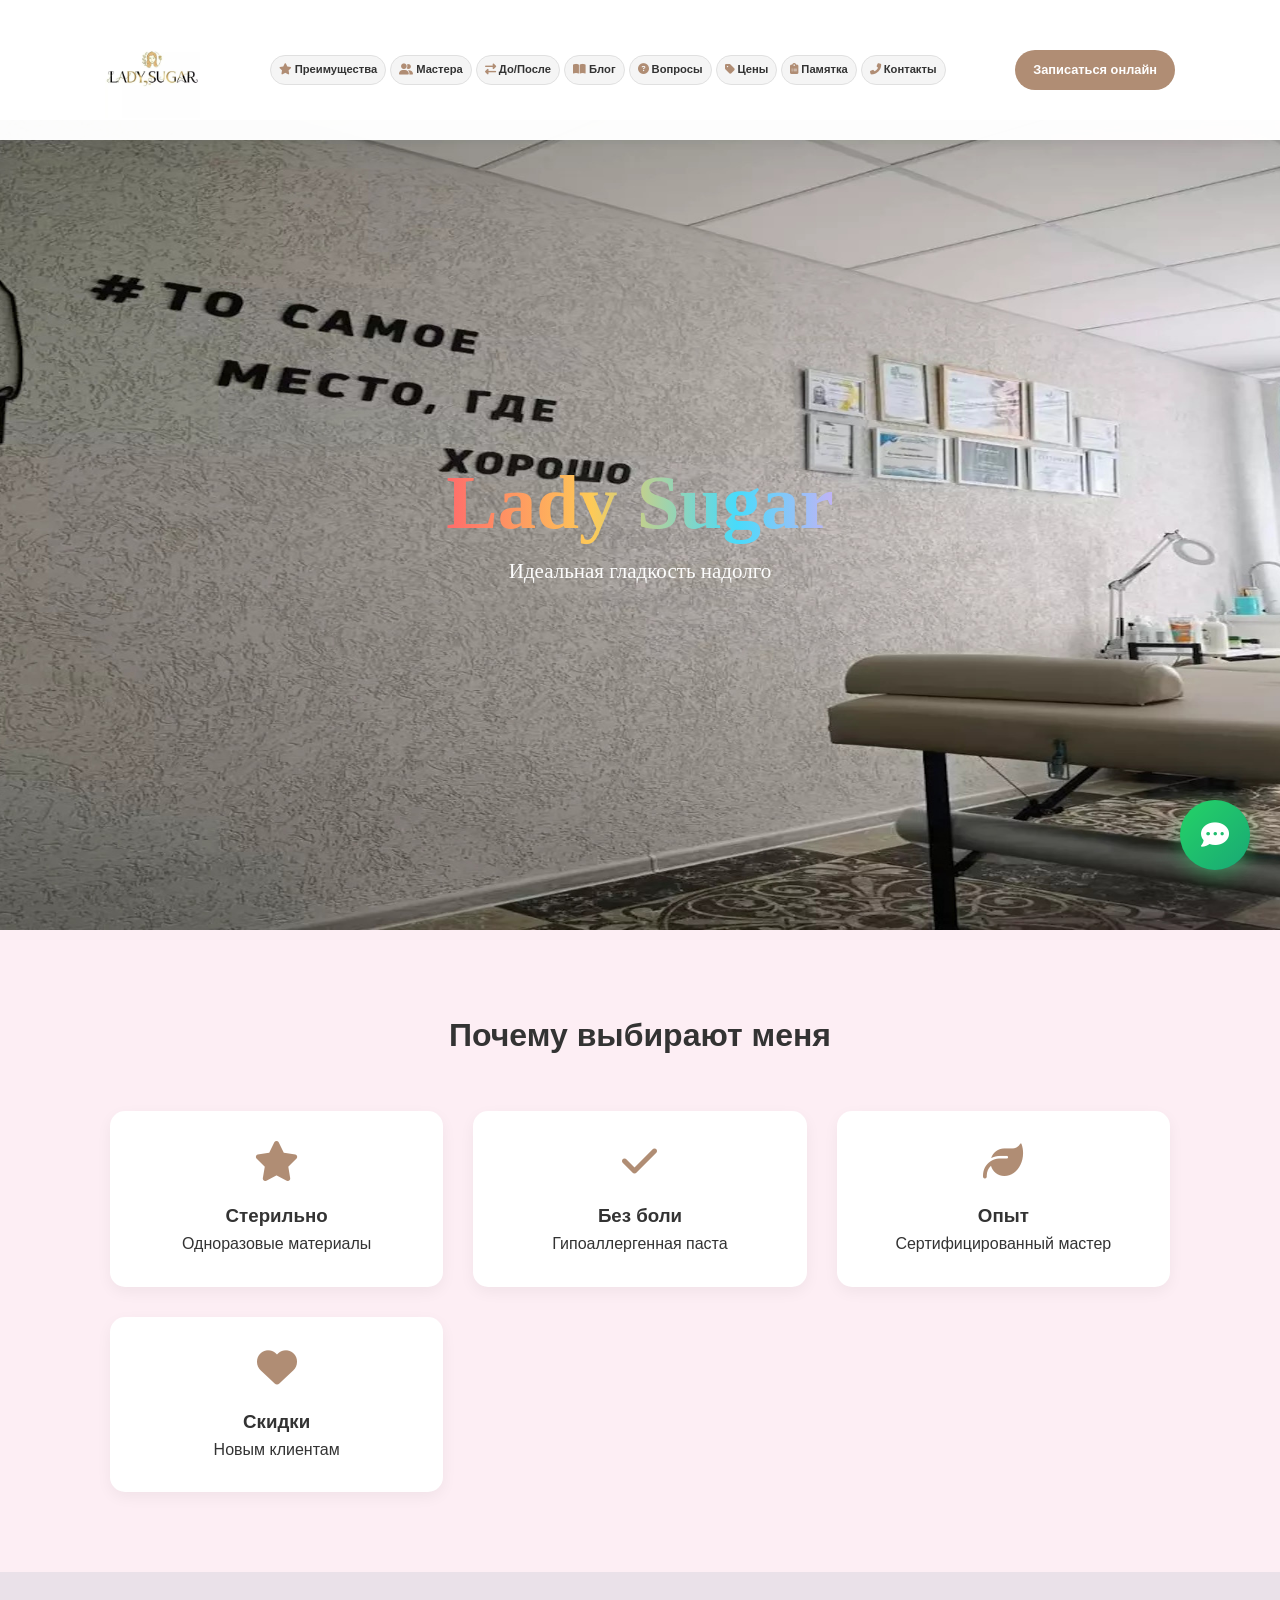
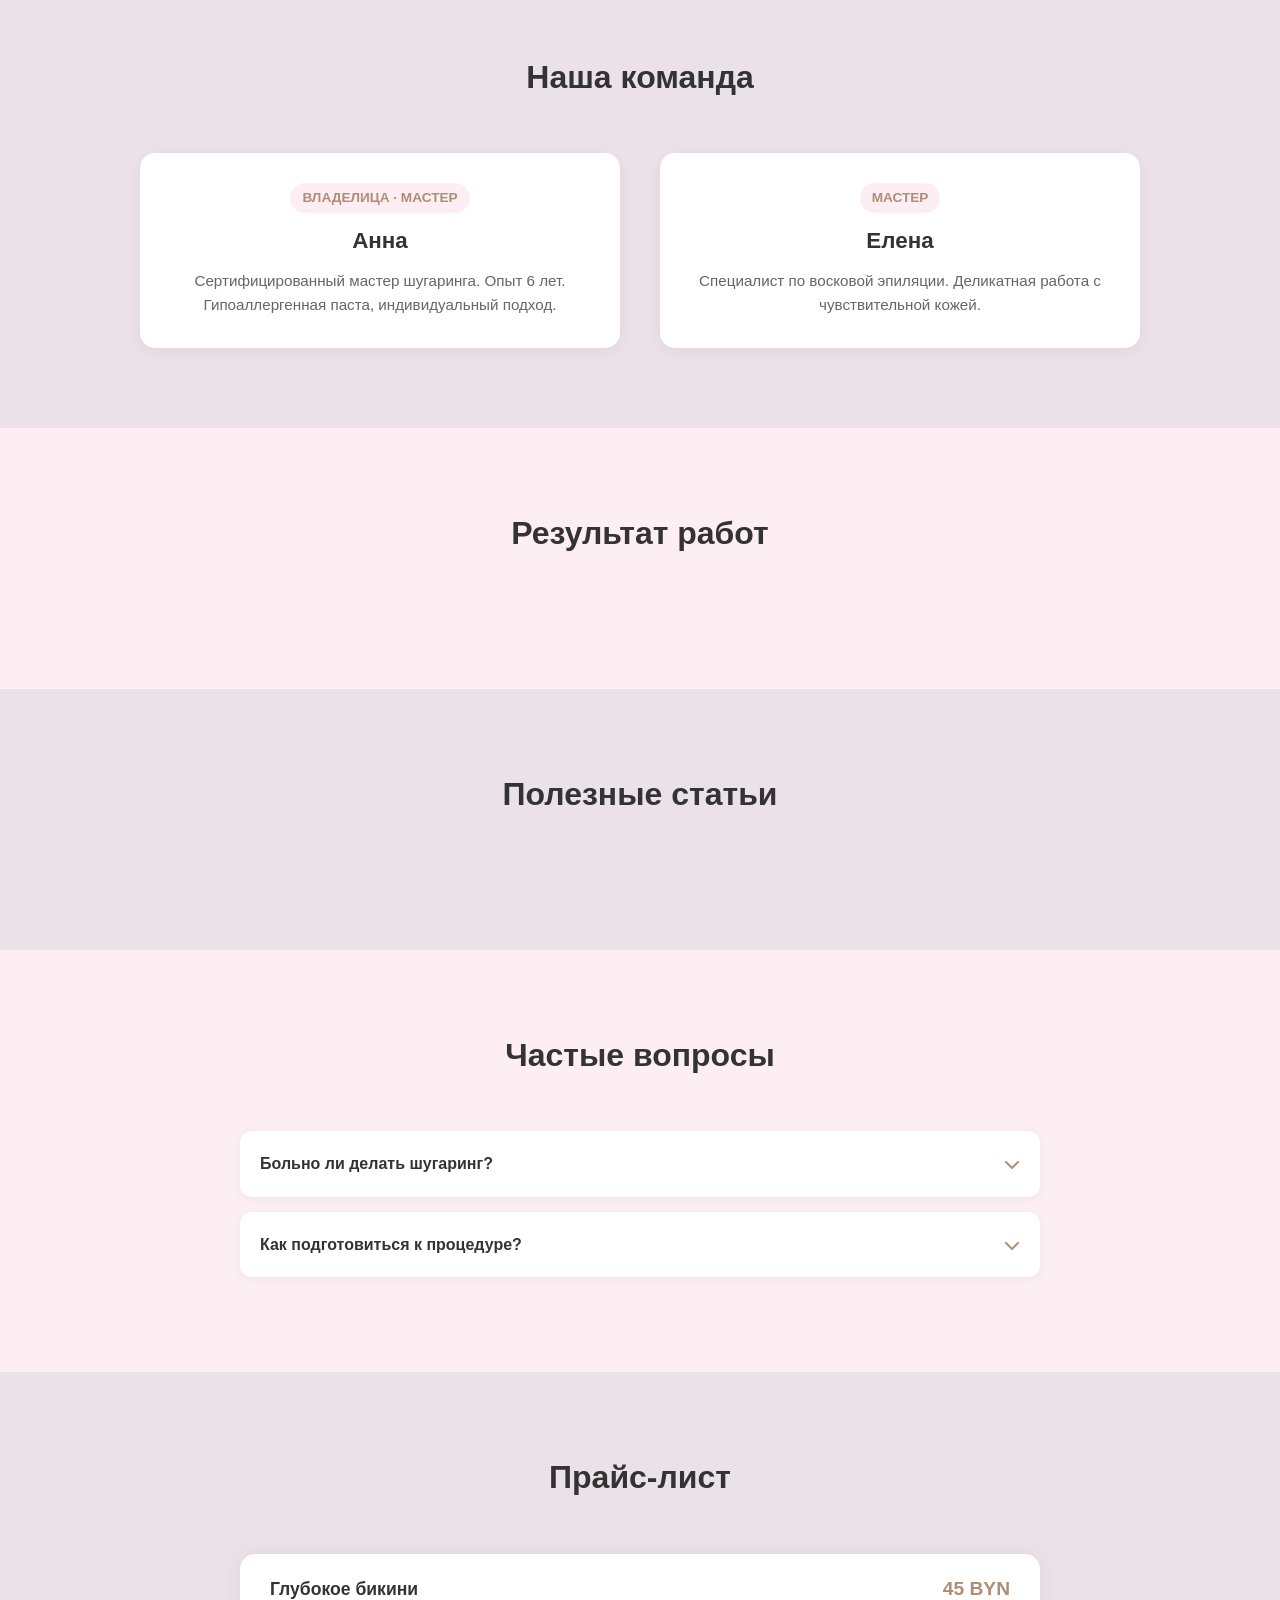
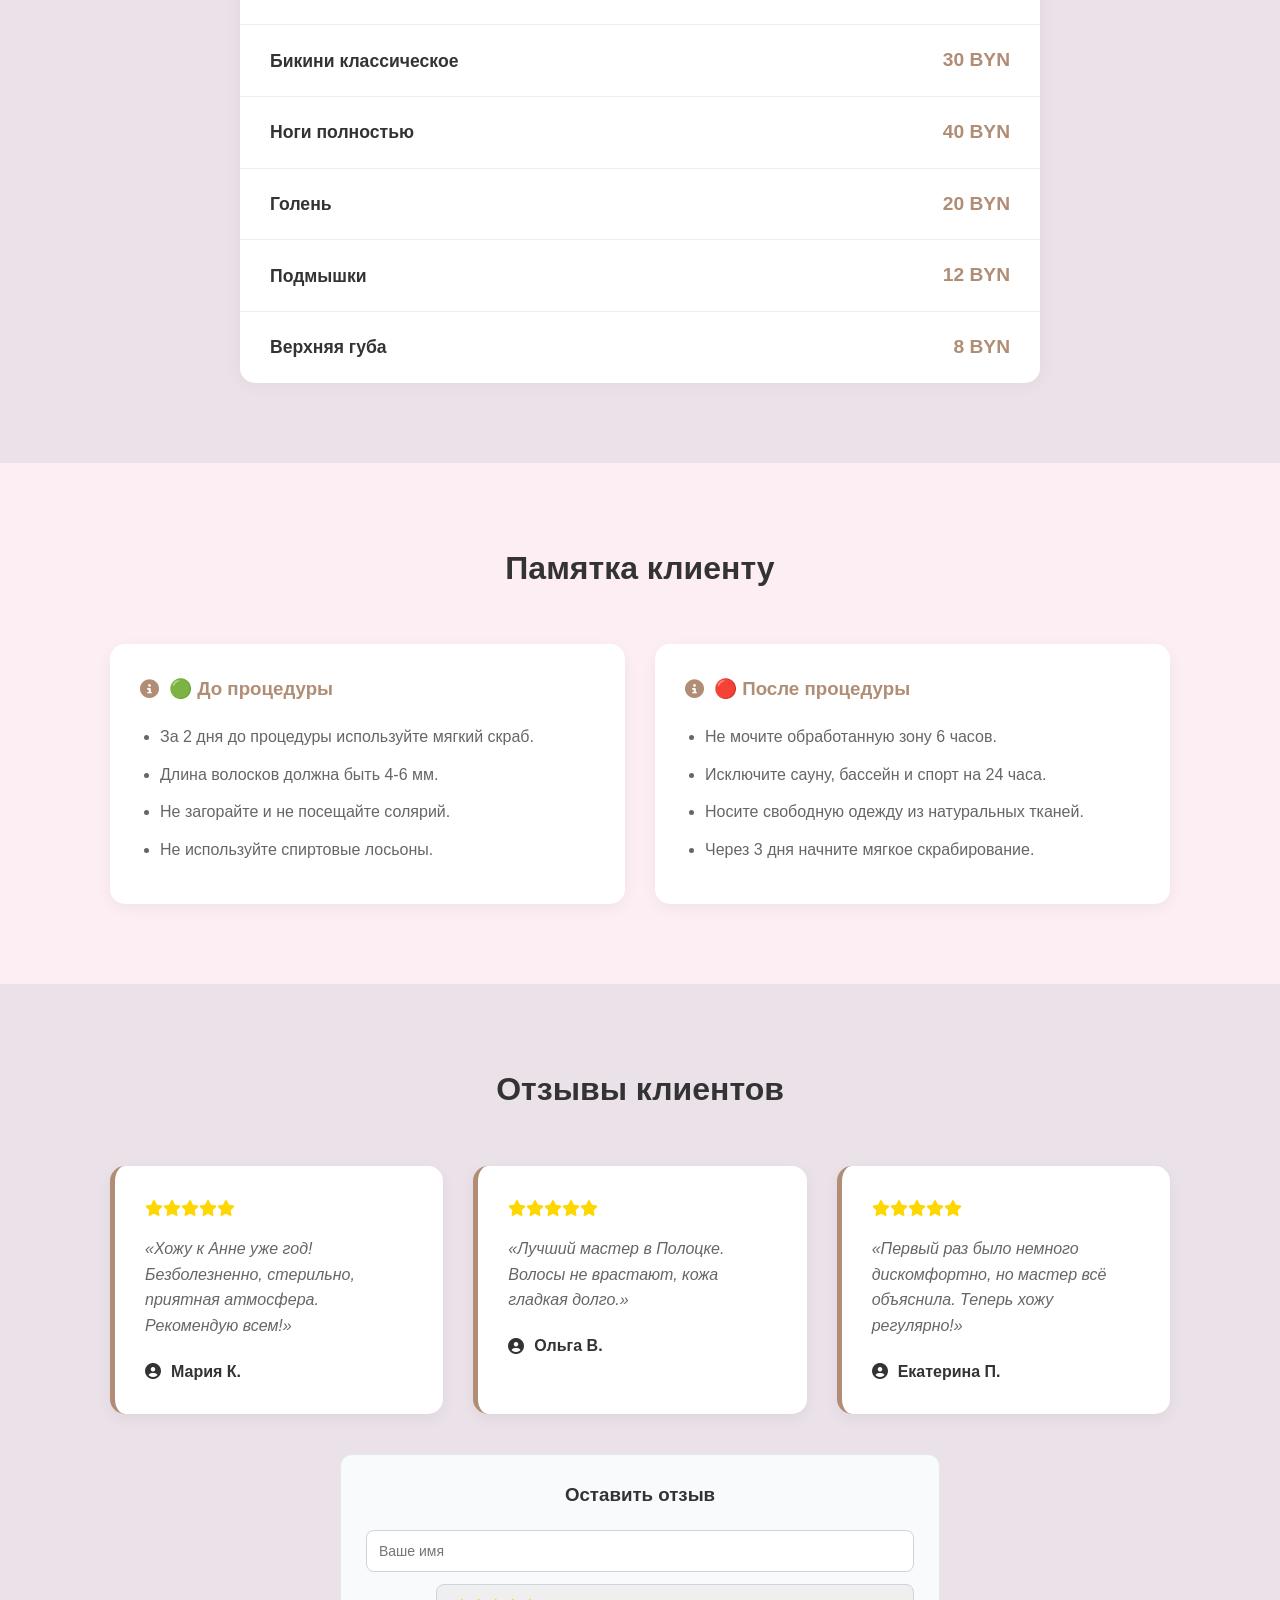
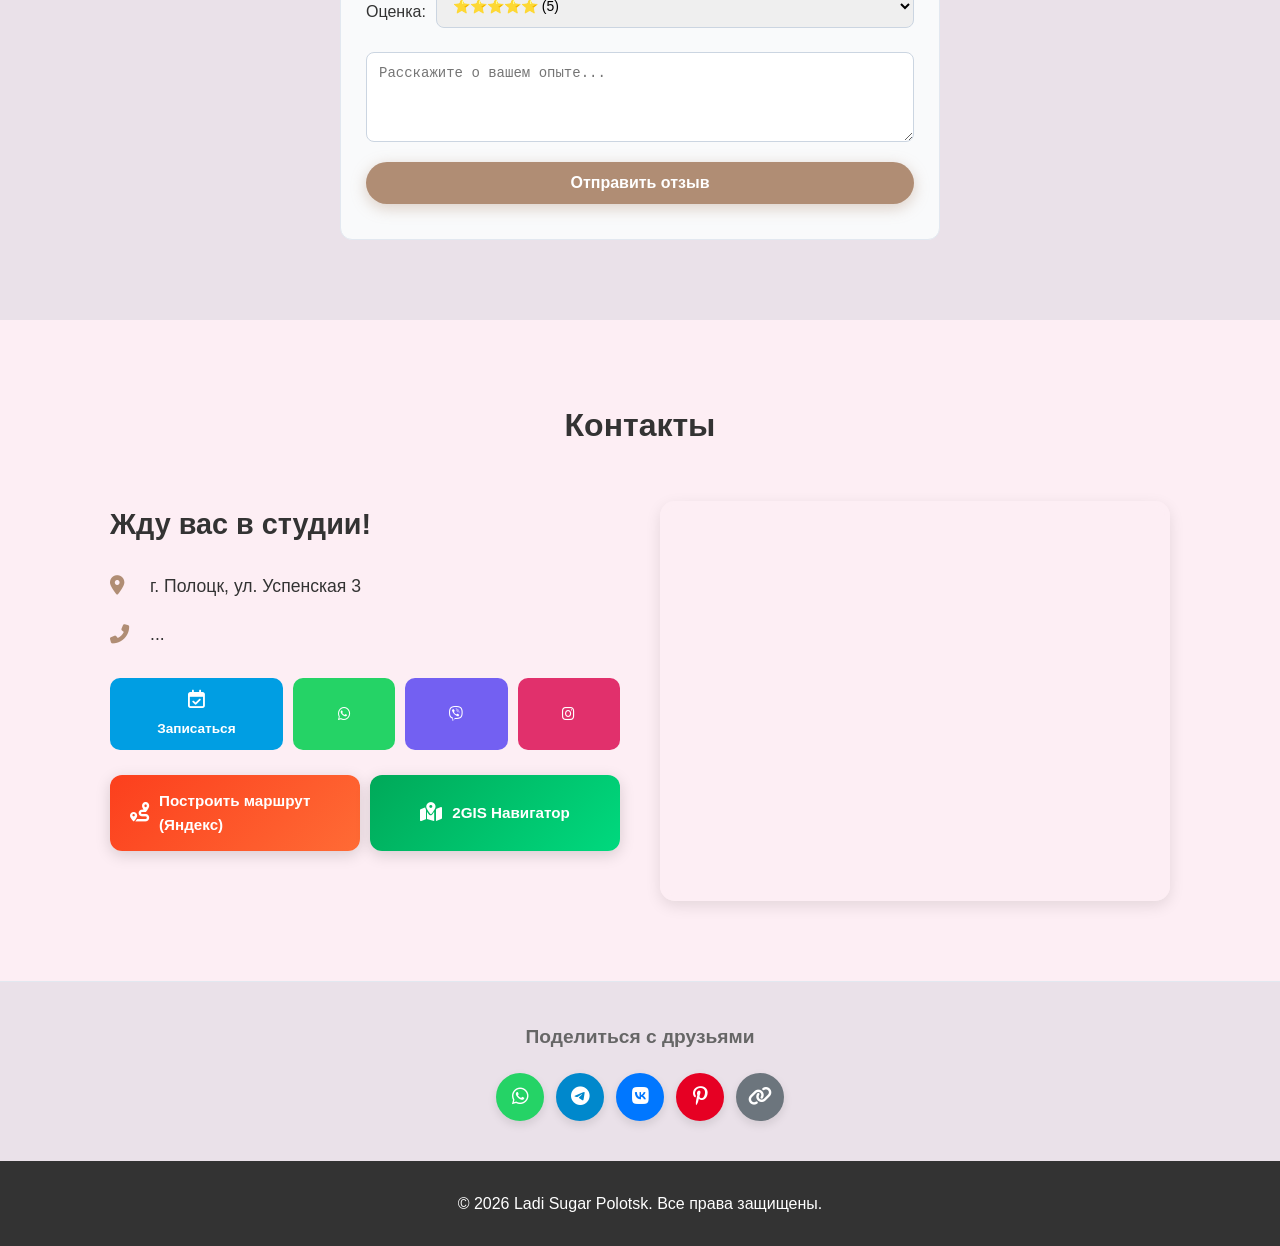
==== commit caf44054: "Внедрить PWA + баннер установки приложения - manifest.json: манифест PWA (иконки, тема, шорткаты) - " ====
--- a/index.html
+++ b/index.html
@@ -14,6 +14,12 @@
     <link rel="stylesheet" href="https://cdnjs.cloudflare.com/ajax/libs/font-awesome/6.4.0/css/all.min.css">
     <link rel="stylesheet" href="css/style.css?v=3">
     <script defer src="https://cdn.vercel-insights.com/v1/script.js"></script>
+    <!-- PWA: манифест + иконки -->
+    <link rel="manifest" href="manifest.json">
+    <meta name="theme-color" content="#B08D74">
+    <link rel="apple-touch-icon" href="icons/icon-192.png">
+    <!-- Баннер установки приложения -->
+    <link rel="stylesheet" href="pwa-banner.css?v=1">
 </head>
 <body>
     <header>
@@ -576,5 +582,7 @@
             initFloatingMessenger();
         });
     </script>
+    <!-- PWA: баннер установки приложения -->
+    <script src="pwa-banner.js?v=1"></script>
 </body>
 </html>
--- a/pwa-banner.css
+++ b/pwa-banner.css
@@ -0,0 +1,191 @@
+/* Баннер установки PWA — плавающий, внизу страницы */
+
+#pwa-install-banner {
+  position: fixed;
+  bottom: 0;
+  left: 0;
+  right: 0;
+  z-index: 9999;
+  background: linear-gradient(135deg, #B08D74, #8E6F59);
+  color: #fff;
+  padding: 12px 16px;
+  display: flex;
+  align-items: center;
+  gap: 12px;
+  box-shadow: 0 -4px 20px rgba(58, 45, 34, 0.25);
+  transform: translateY(100%);
+  transition: transform 0.4s ease-out;
+  font-family: -apple-system, BlinkMacSystemFont, 'Segoe UI', Roboto, sans-serif;
+}
+
+#pwa-install-banner.show {
+  transform: translateY(0);
+}
+
+#pwa-install-banner .banner-icon {
+  width: 40px;
+  height: 40px;
+  border-radius: 10px;
+  background: #FDEEF4;
+  display: flex;
+  align-items: center;
+  justify-content: center;
+  flex-shrink: 0;
+  font-size: 20px;
+}
+
+#pwa-install-banner .banner-text {
+  flex: 1;
+  min-width: 0;
+}
+
+#pwa-install-banner .banner-title {
+  font-size: 14px;
+  font-weight: 700;
+  line-height: 1.2;
+}
+
+#pwa-install-banner .banner-subtitle {
+  font-size: 11px;
+  opacity: 0.9;
+  margin-top: 2px;
+  line-height: 1.2;
+}
+
+#pwa-install-banner .banner-actions {
+  display: flex;
+  gap: 8px;
+  flex-shrink: 0;
+}
+
+#pwa-install-banner .btn-install {
+  background: #fff;
+  color: #B08D74;
+  border: none;
+  border-radius: 20px;
+  padding: 8px 16px;
+  font-size: 13px;
+  font-weight: 700;
+  cursor: pointer;
+  white-space: nowrap;
+  transition: transform 0.15s;
+}
+
+#pwa-install-banner .btn-install:active {
+  transform: scale(0.95);
+}
+
+#pwa-install-banner .btn-dismiss {
+  background: transparent;
+  color: #fff;
+  border: none;
+  width: 28px;
+  height: 28px;
+  border-radius: 50%;
+  font-size: 18px;
+  cursor: pointer;
+  opacity: 0.8;
+  display: flex;
+  align-items: center;
+  justify-content: center;
+}
+
+#pwa-install-banner .btn-dismiss:hover {
+  opacity: 1;
+  background: rgba(255, 255, 255, 0.15);
+}
+
+/* На десктопе — кнопка в углу, не на всю ширину */
+@media (min-width: 768px) {
+  #pwa-install-banner {
+    left: auto;
+    right: 20px;
+    bottom: 20px;
+    max-width: 360px;
+    border-radius: 16px;
+    box-shadow: 0 8px 32px rgba(58, 45, 34, 0.35);
+  }
+}
+
+/* Модальное окно с инструкцией для iOS */
+#pwa-ios-modal {
+  position: fixed;
+  inset: 0;
+  z-index: 10000;
+  background: rgba(0, 0, 0, 0.6);
+  display: none;
+  align-items: center;
+  justify-content: center;
+  padding: 20px;
+}
+
+#pwa-ios-modal.show {
+  display: flex;
+}
+
+#pwa-ios-modal .modal-content {
+  background: #fff;
+  border-radius: 20px;
+  padding: 24px;
+  max-width: 340px;
+  width: 100%;
+  text-align: center;
+  color: #3a2d22;
+}
+
+#pwa-ios-modal .modal-icon {
+  font-size: 48px;
+  margin-bottom: 12px;
+}
+
+#pwa-ios-modal h3 {
+  font-size: 18px;
+  font-weight: 700;
+  margin-bottom: 12px;
+}
+
+#pwa-ios-modal p {
+  font-size: 14px;
+  line-height: 1.5;
+  margin-bottom: 16px;
+  color: #6b5b4d;
+}
+
+#pwa-ios-modal .step {
+  background: #FDEEF4;
+  border-radius: 10px;
+  padding: 10px;
+  margin: 8px 0;
+  font-size: 13px;
+  text-align: left;
+  display: flex;
+  align-items: center;
+  gap: 10px;
+}
+
+#pwa-ios-modal .step-num {
+  background: #B08D74;
+  color: #fff;
+  width: 24px;
+  height: 24px;
+  border-radius: 50%;
+  display: flex;
+  align-items: center;
+  justify-content: center;
+  font-weight: 700;
+  font-size: 12px;
+  flex-shrink: 0;
+}
+
+#pwa-ios-modal .btn-close-modal {
+  background: #B08D74;
+  color: #fff;
+  border: none;
+  border-radius: 12px;
+  padding: 12px 24px;
+  font-size: 14px;
+  font-weight: 700;
+  cursor: pointer;
+  width: 100%;
+  margin-top: 8px;
+}
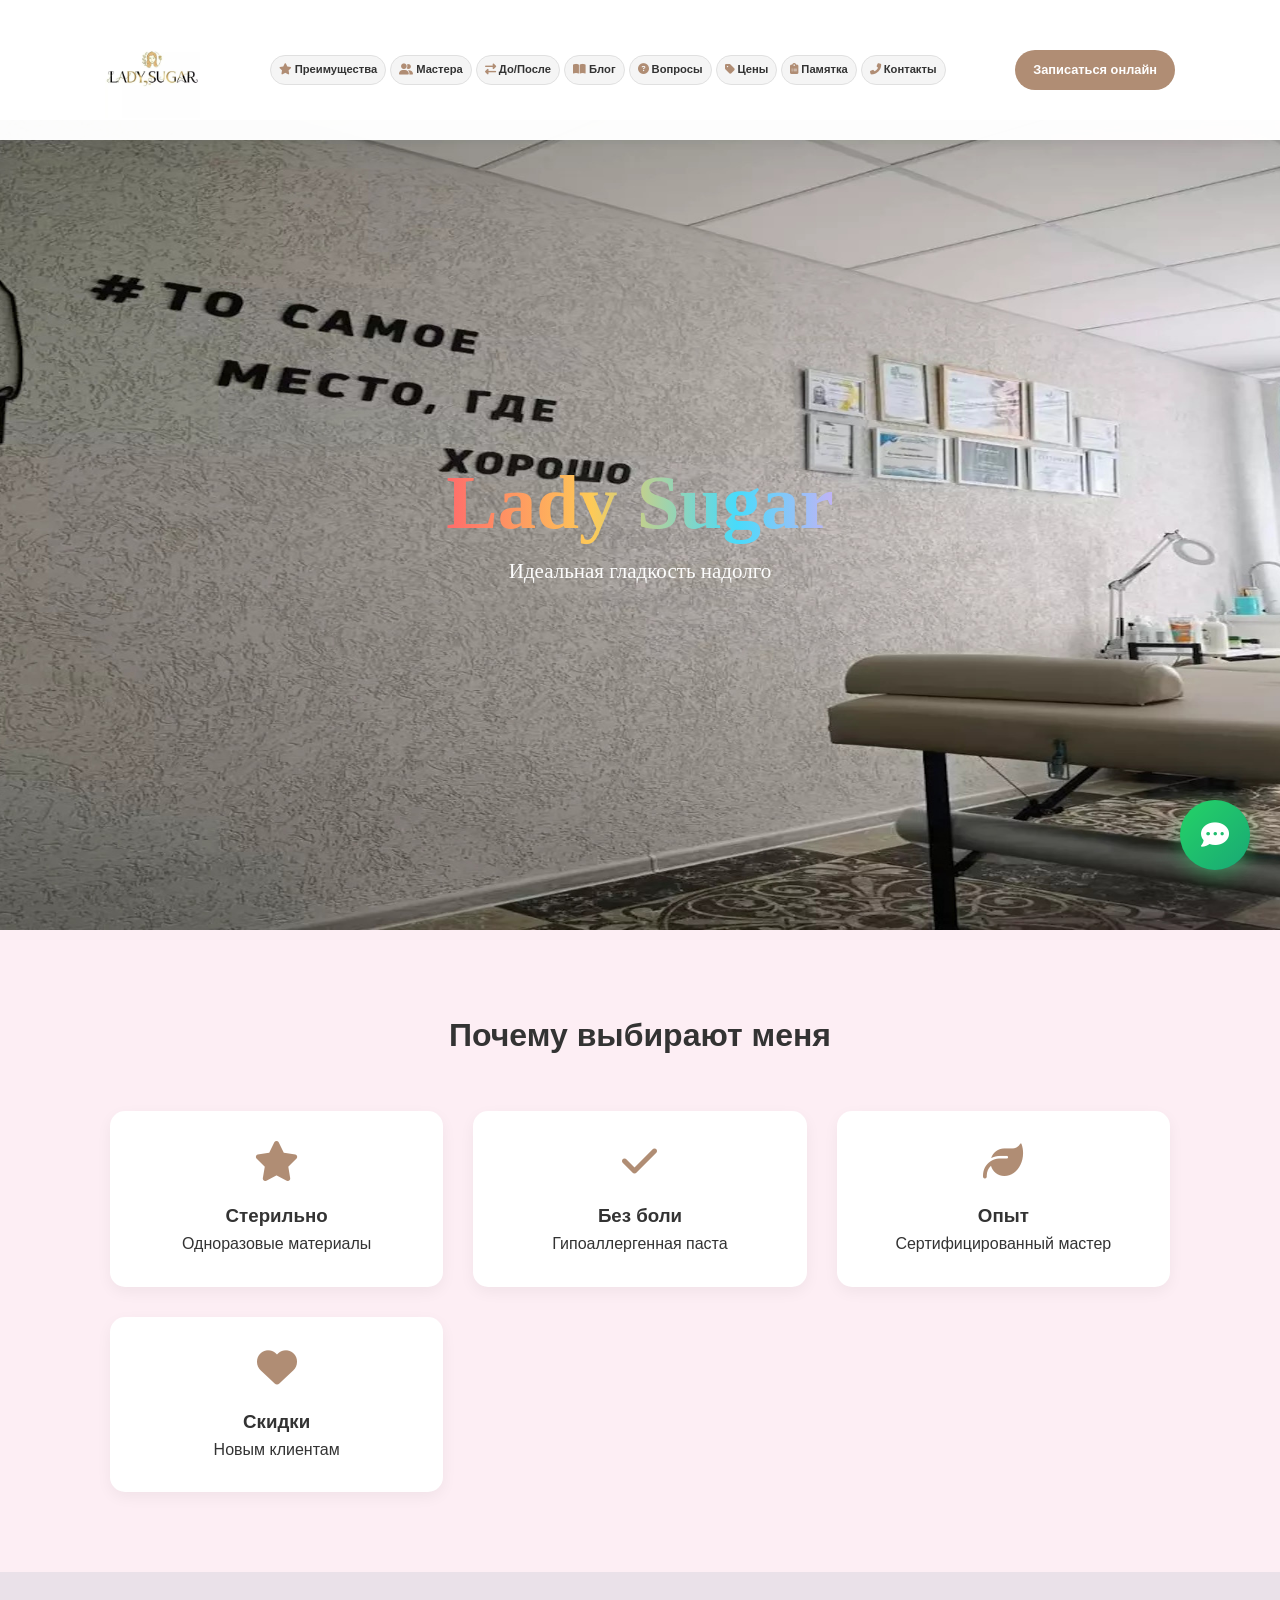
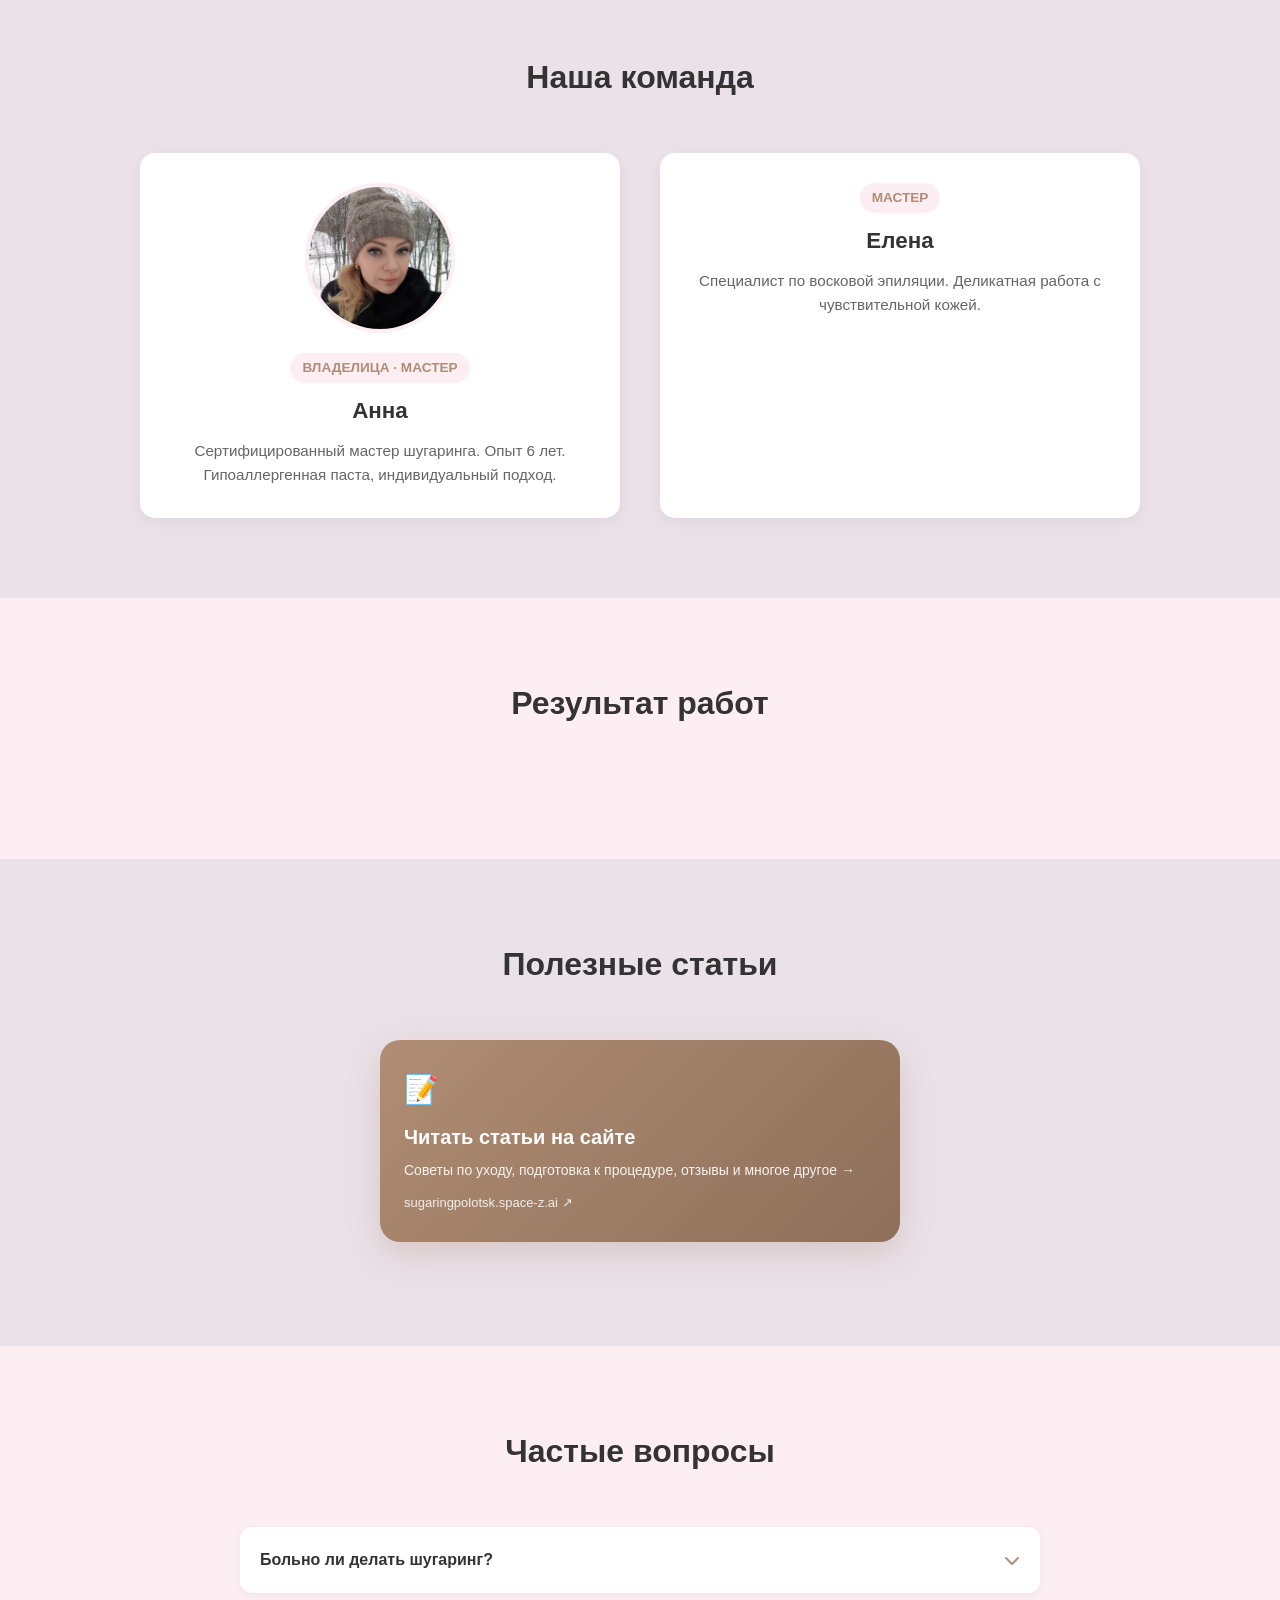
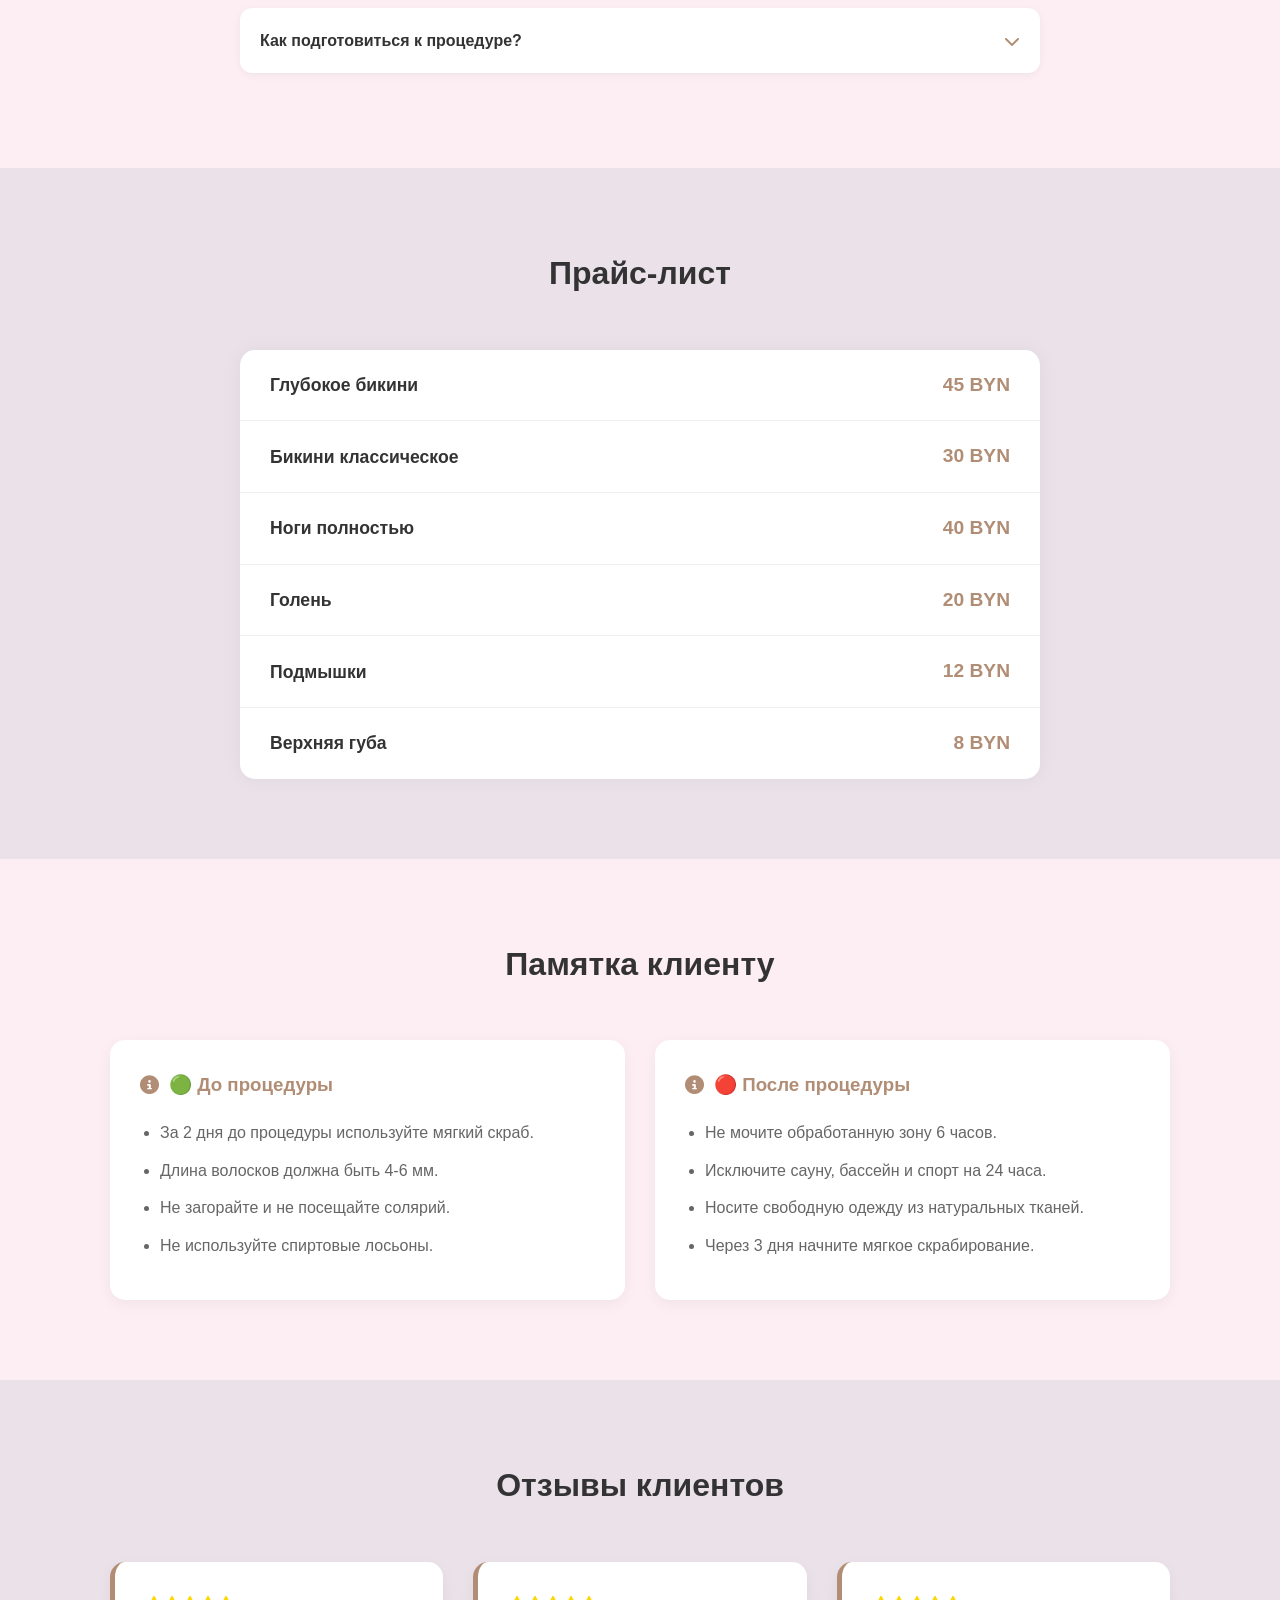
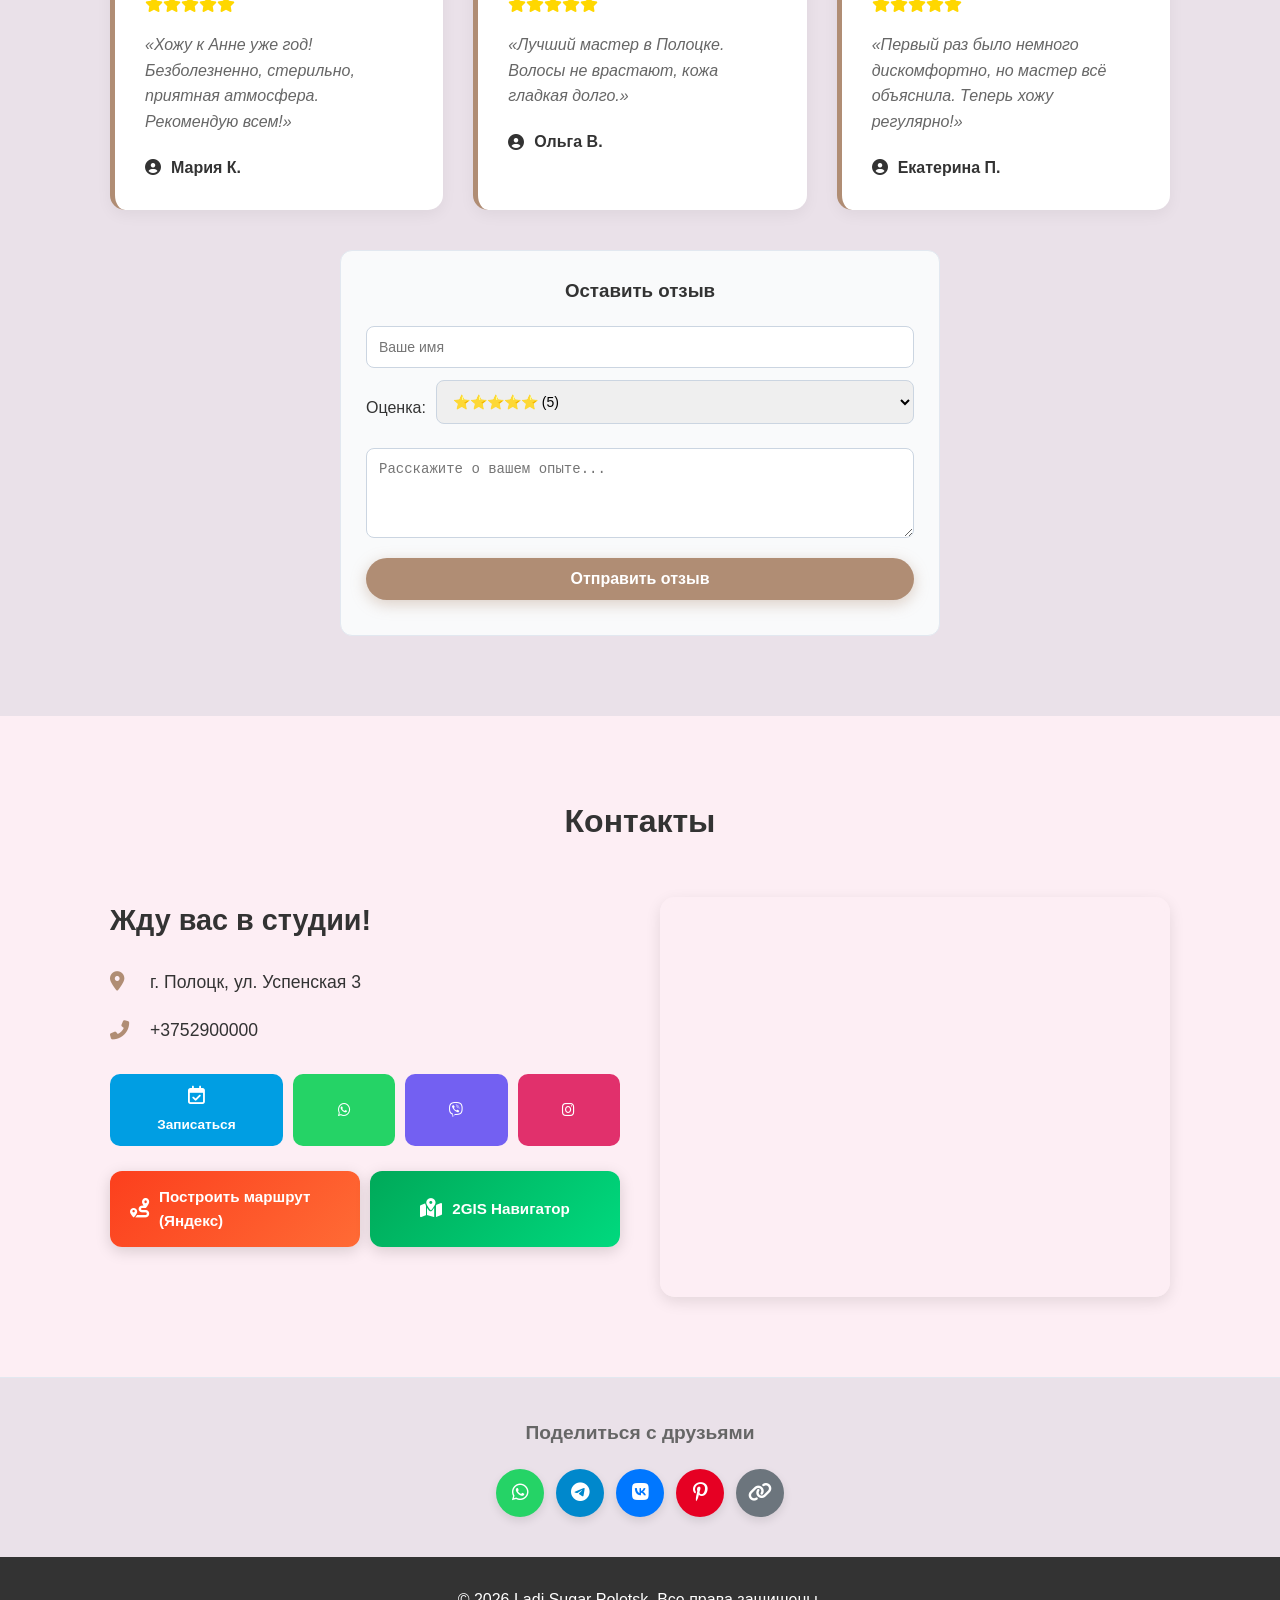
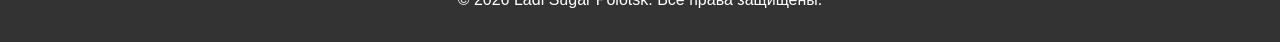
==== commit b516298f: "Сайт: раздел блога → ссылка на внешний сайт - Секция #blog: вместо списка статей из data.json — банн" ====
--- a/index.html
+++ b/index.html
@@ -67,7 +67,13 @@
     <section id="blog" class="bg-white">
         <div class="container">
             <h2 class="section-title">Полезные статьи</h2>
-            <div class="blog-grid" id="blog-container"></div>
+            <a href="https://sugaringpolotsk.space-z.ai/" target="_blank" rel="noreferrer"
+               style="display:block;max-width:520px;margin:24px auto;padding:28px 24px;border-radius:20px;background:linear-gradient(135deg,#B08D74,#8E6F59);color:#fff;text-decoration:none;box-shadow:0 12px 32px rgba(176,141,116,0.3);transition:transform 0.3s;">
+                <div style="font-size:28px;margin-bottom:8px">📝</div>
+                <div style="font-size:20px;font-weight:700;margin-bottom:6px">Читать статьи на сайте</div>
+                <div style="font-size:14px;opacity:0.9">Советы по уходу, подготовка к процедуре, отзывы и многое другое →</div>
+                <div style="font-size:13px;margin-top:12px;opacity:0.85">sugaringpolotsk.space-z.ai ↗</div>
+            </a>
         </div>
     </section>
 
@@ -406,11 +412,8 @@
                 }).join('');
             }
 
-            // Блог
-            const blogContainer = document.getElementById('blog-container');
-            if (blogContainer && data.blog) {
-                blogContainer.innerHTML = data.blog.map(post => `<div class="blog-card"><img src="${post.image || ''}" alt="${post.title}" class="blog-img"><div class="blog-content"><span class="blog-date">${post.date}</span><h3>${post.title}</h3><p>${post.excerpt}</p></div></div>`).join('');
-            }
+            // Блог — перенесён на внешний сайт https://sugaringpolotsk.space-z.ai/
+            // (секция #blog теперь содержит баннер-ссылку, рендер не нужен)
 
             // До/После
             const baContainer = document.getElementById('ba-container');
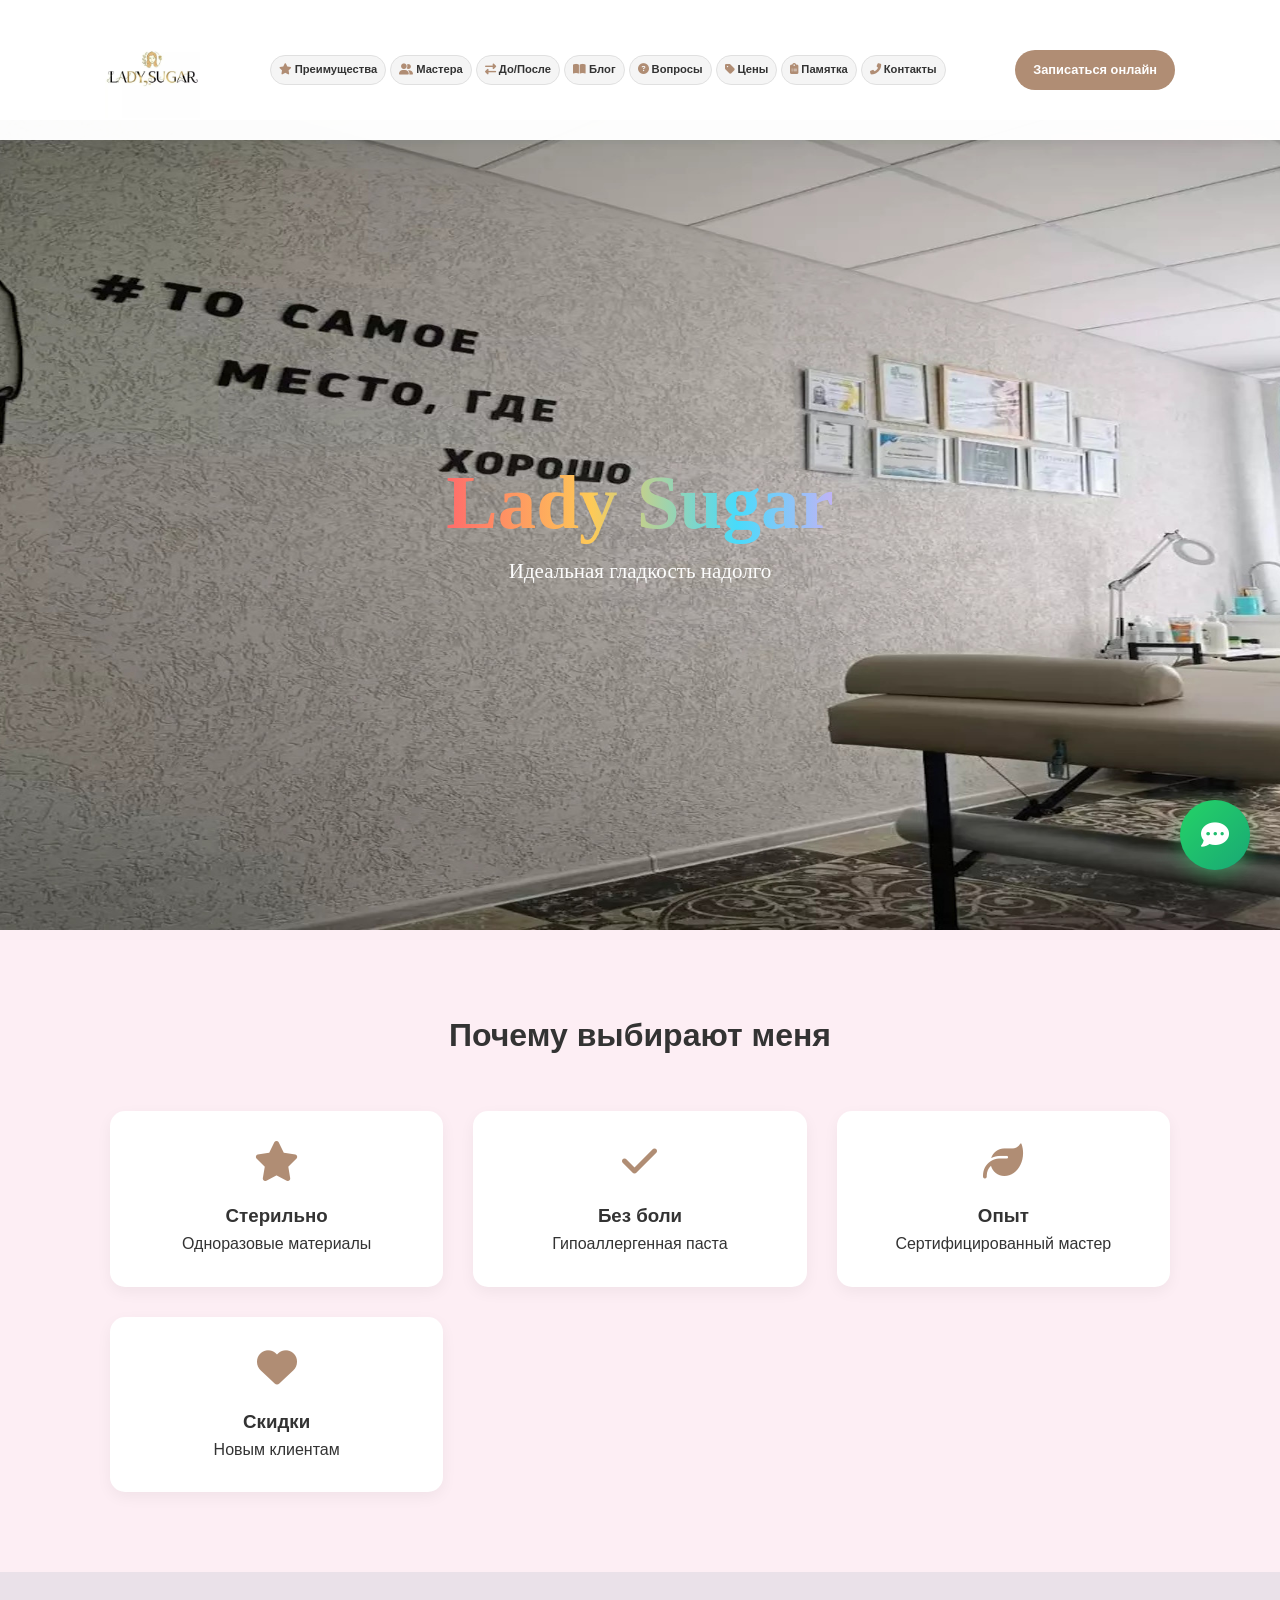
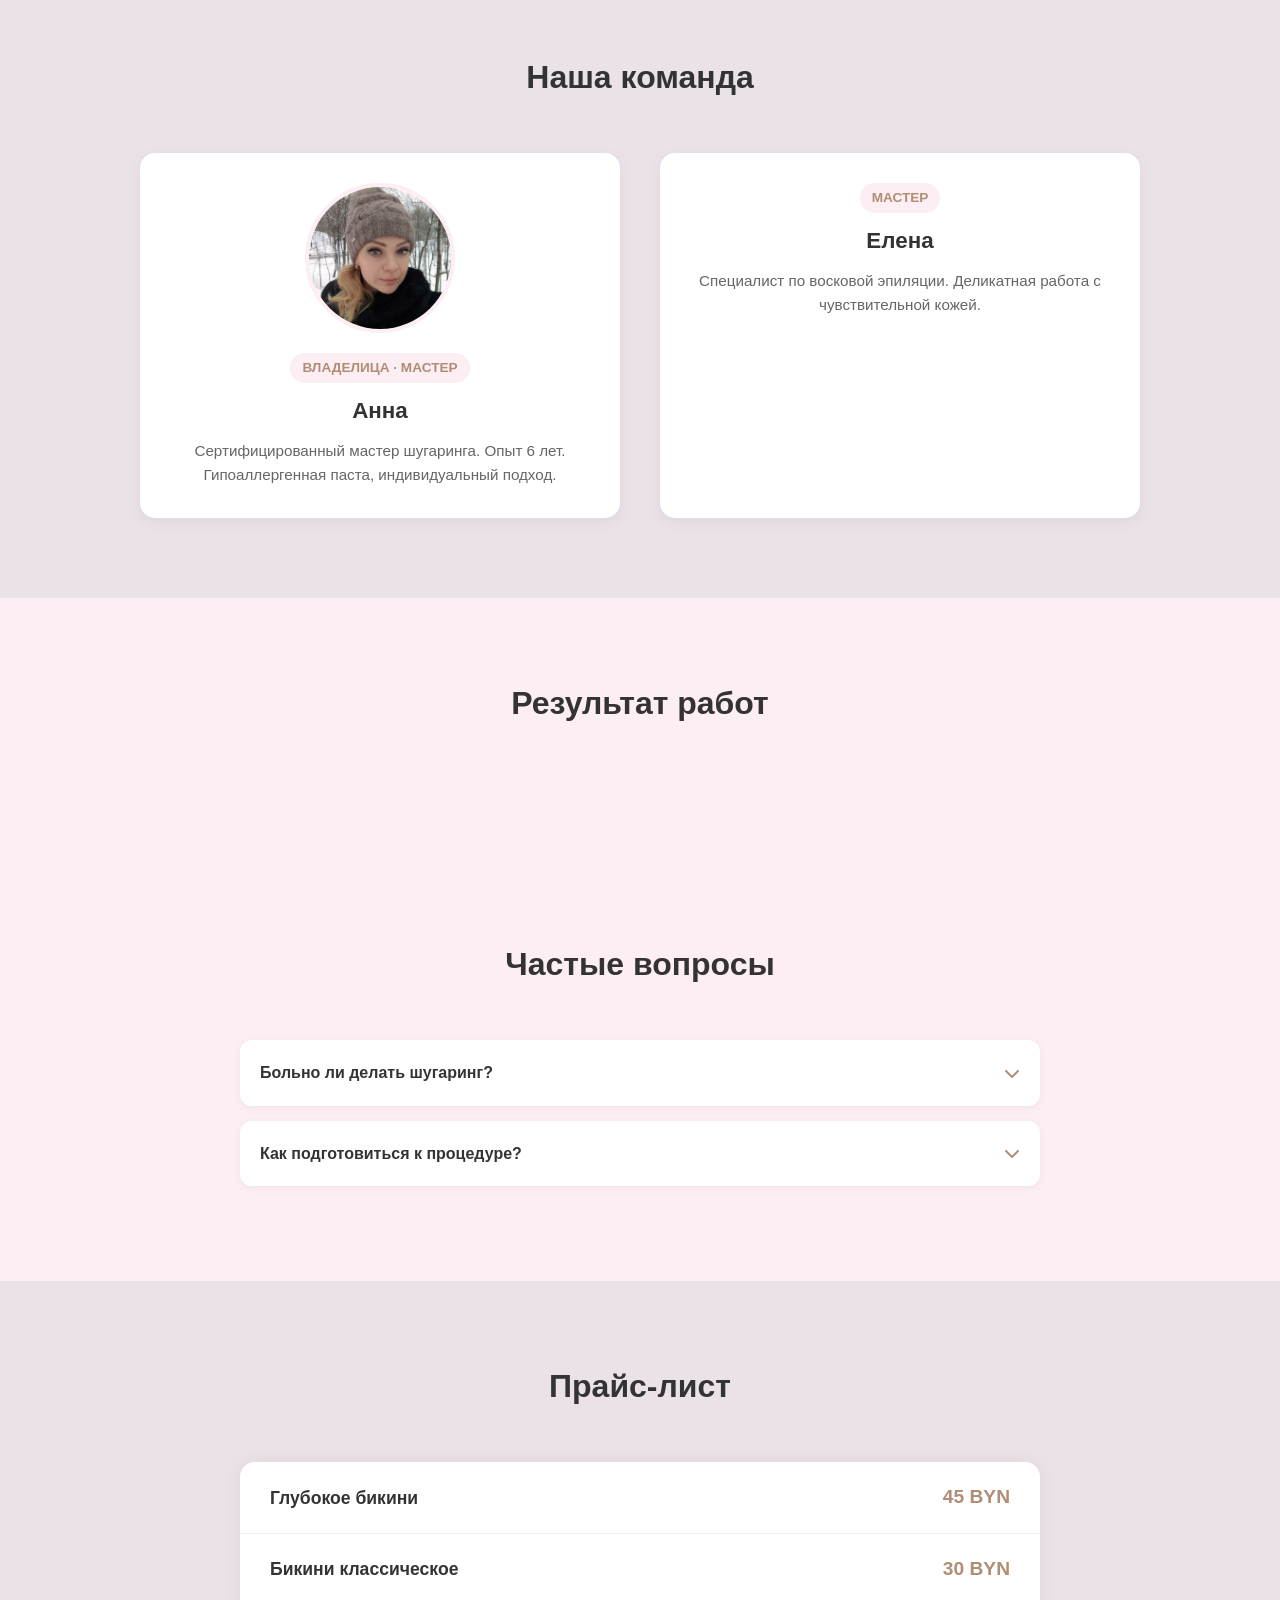
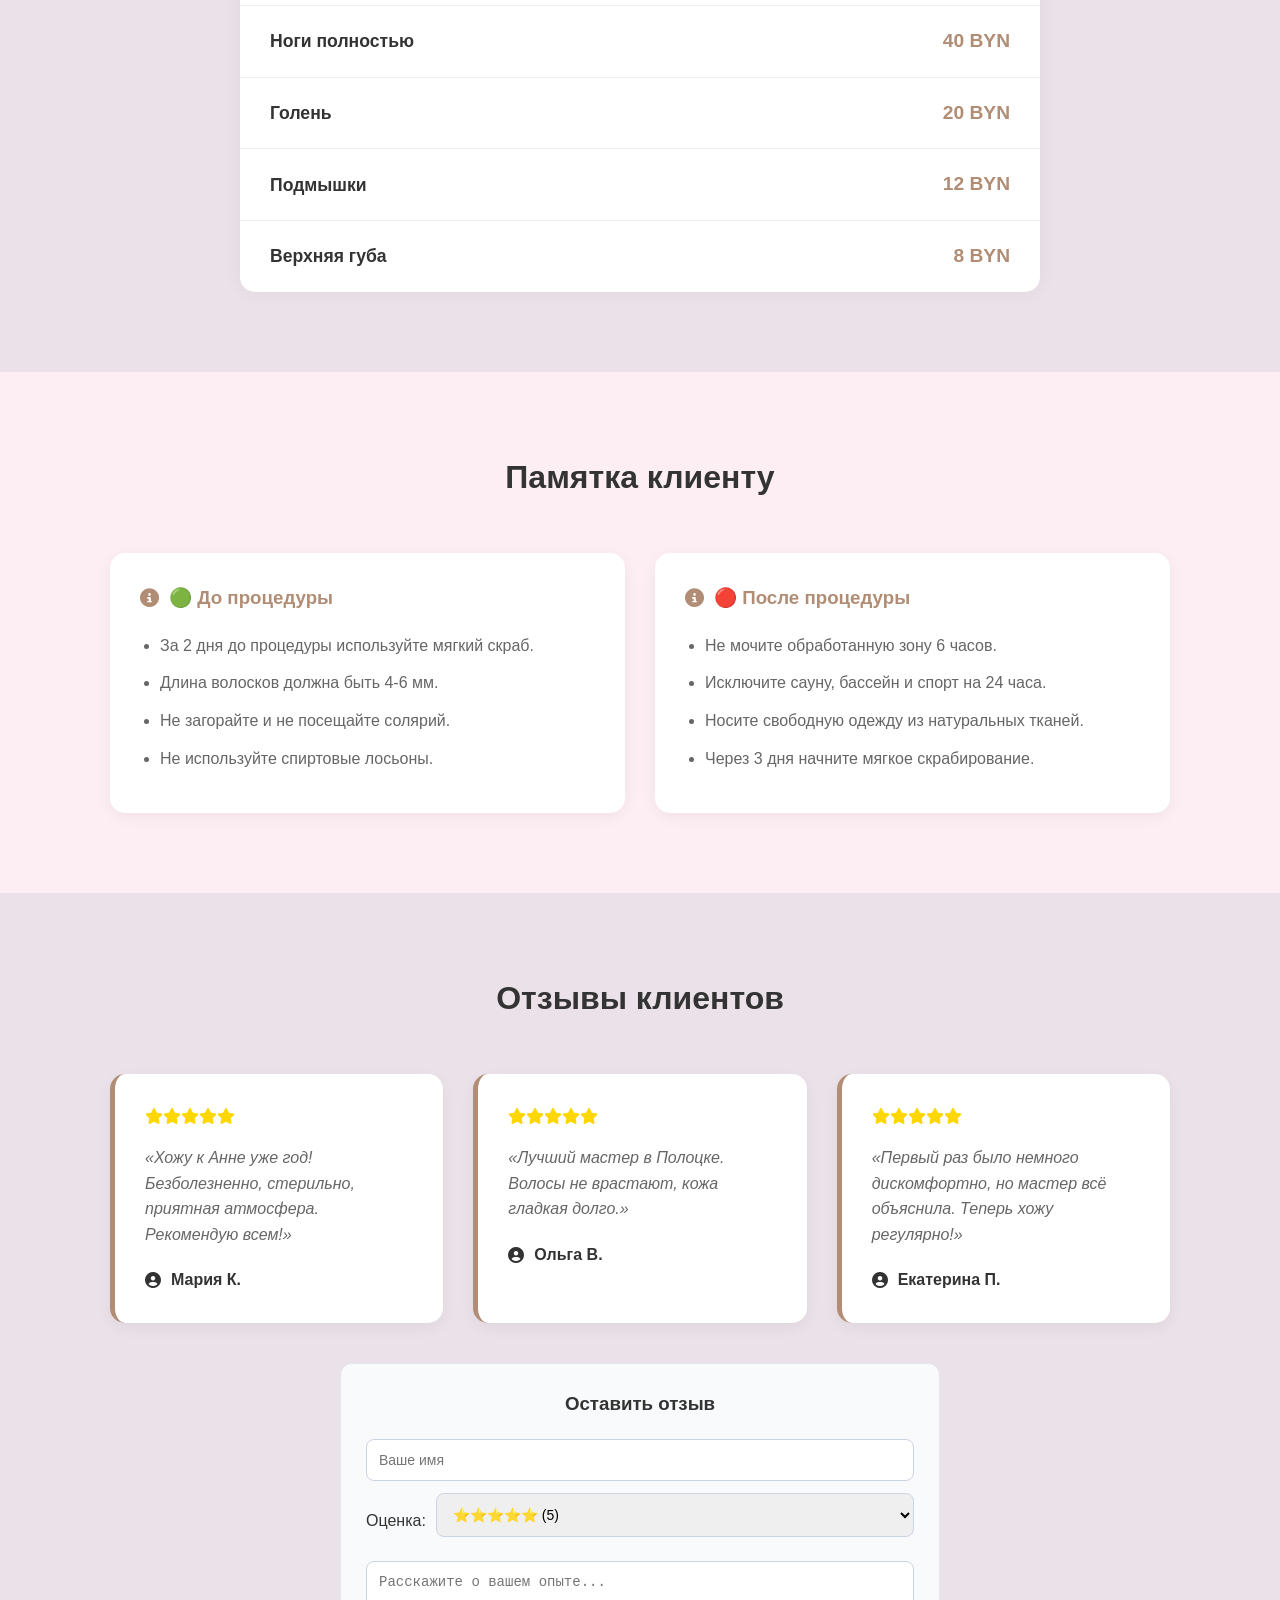
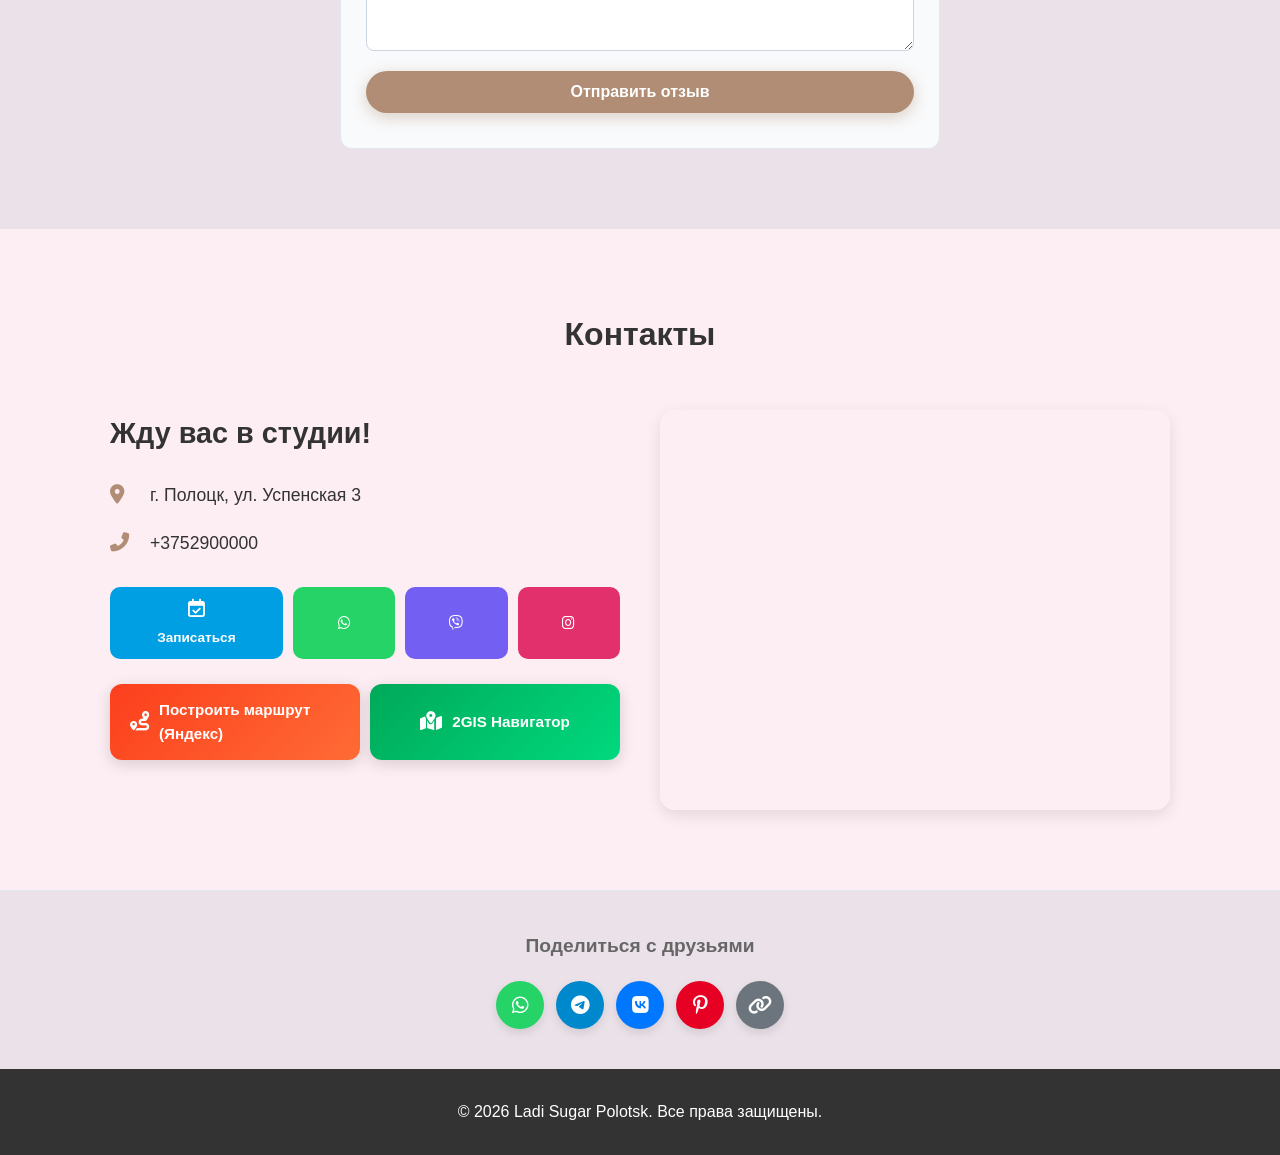
==== commit d3af7949: "Убрать секцию блога, пункт меню ведёт прямо на сайт статей - Удалена секция #blog (баннер 'Полезные " ====
--- a/index.html
+++ b/index.html
@@ -29,7 +29,7 @@
                 <a href="#about"><i class="fas fa-star"></i> Преимущества</a>
                 <a href="#masters"><i class="fas fa-user-friends"></i> Мастера</a>
                 <a href="#before-after"><i class="fas fa-exchange-alt"></i> До/После</a>
-                <a href="#blog"><i class="fas fa-book-open"></i> Блог</a>
+                <a href="https://sugaringpolotsk.space-z.ai/" target="_blank" rel="noreferrer"><i class="fas fa-book-open"></i> Блог</a>
                 <a href="#faq"><i class="fas fa-question-circle"></i> Вопросы</a>
                 <a href="#prices"><i class="fas fa-tag"></i> Цены</a>
                 <a href="#care"><i class="fas fa-clipboard-list"></i> Памятка</a>
@@ -64,18 +64,8 @@
         </div>
     </section>
 
-    <section id="blog" class="bg-white">
-        <div class="container">
-            <h2 class="section-title">Полезные статьи</h2>
-            <a href="https://sugaringpolotsk.space-z.ai/" target="_blank" rel="noreferrer"
-               style="display:block;max-width:520px;margin:24px auto;padding:28px 24px;border-radius:20px;background:linear-gradient(135deg,#B08D74,#8E6F59);color:#fff;text-decoration:none;box-shadow:0 12px 32px rgba(176,141,116,0.3);transition:transform 0.3s;">
-                <div style="font-size:28px;margin-bottom:8px">📝</div>
-                <div style="font-size:20px;font-weight:700;margin-bottom:6px">Читать статьи на сайте</div>
-                <div style="font-size:14px;opacity:0.9">Советы по уходу, подготовка к процедуре, отзывы и многое другое →</div>
-                <div style="font-size:13px;margin-top:12px;opacity:0.85">sugaringpolotsk.space-z.ai ↗</div>
-            </a>
-        </div>
-    </section>
+    <!-- Раздел блога убран: статьи на https://sugaringpolotsk.space-z.ai/
+         Пункт меню 'Блог' ведёт прямо туда -->
 
     <section id="faq" class="bg-light">
         <div class="container">
@@ -197,7 +187,7 @@
         <a href="#about" class="mobile-nav-item"><i class="fas fa-star"></i><span>Преимущества</span></a>
         <a href="#masters" class="mobile-nav-item"><i class="fas fa-user-friends"></i><span>Мастера</span></a>
         <a href="#before-after" class="mobile-nav-item"><i class="fas fa-exchange-alt"></i><span>До/После</span></a>
-        <a href="#blog" class="mobile-nav-item"><i class="fas fa-book-open"></i><span>Блог</span></a>
+        <a href="https://sugaringpolotsk.space-z.ai/" target="_blank" rel="noreferrer" class="mobile-nav-item"><i class="fas fa-book-open"></i><span>Блог</span></a>
         <a href="#faq" class="mobile-nav-item"><i class="fas fa-question-circle"></i><span>Вопросы</span></a>
         <a href="#prices" class="mobile-nav-item"><i class="fas fa-tag"></i><span>Цены</span></a>
         <a href="#care" class="mobile-nav-item"><i class="fas fa-clipboard-list"></i><span>Памятка</span></a>
@@ -412,8 +402,7 @@
                 }).join('');
             }
 
-            // Блог — перенесён на внешний сайт https://sugaringpolotsk.space-z.ai/
-            // (секция #blog теперь содержит баннер-ссылку, рендер не нужен)
+            // Блог — перенесён на https://sugaringpolotsk.space-z.ai/ (пункт меню ведёт прямо туда)
 
             // До/После
             const baContainer = document.getElementById('ba-container');
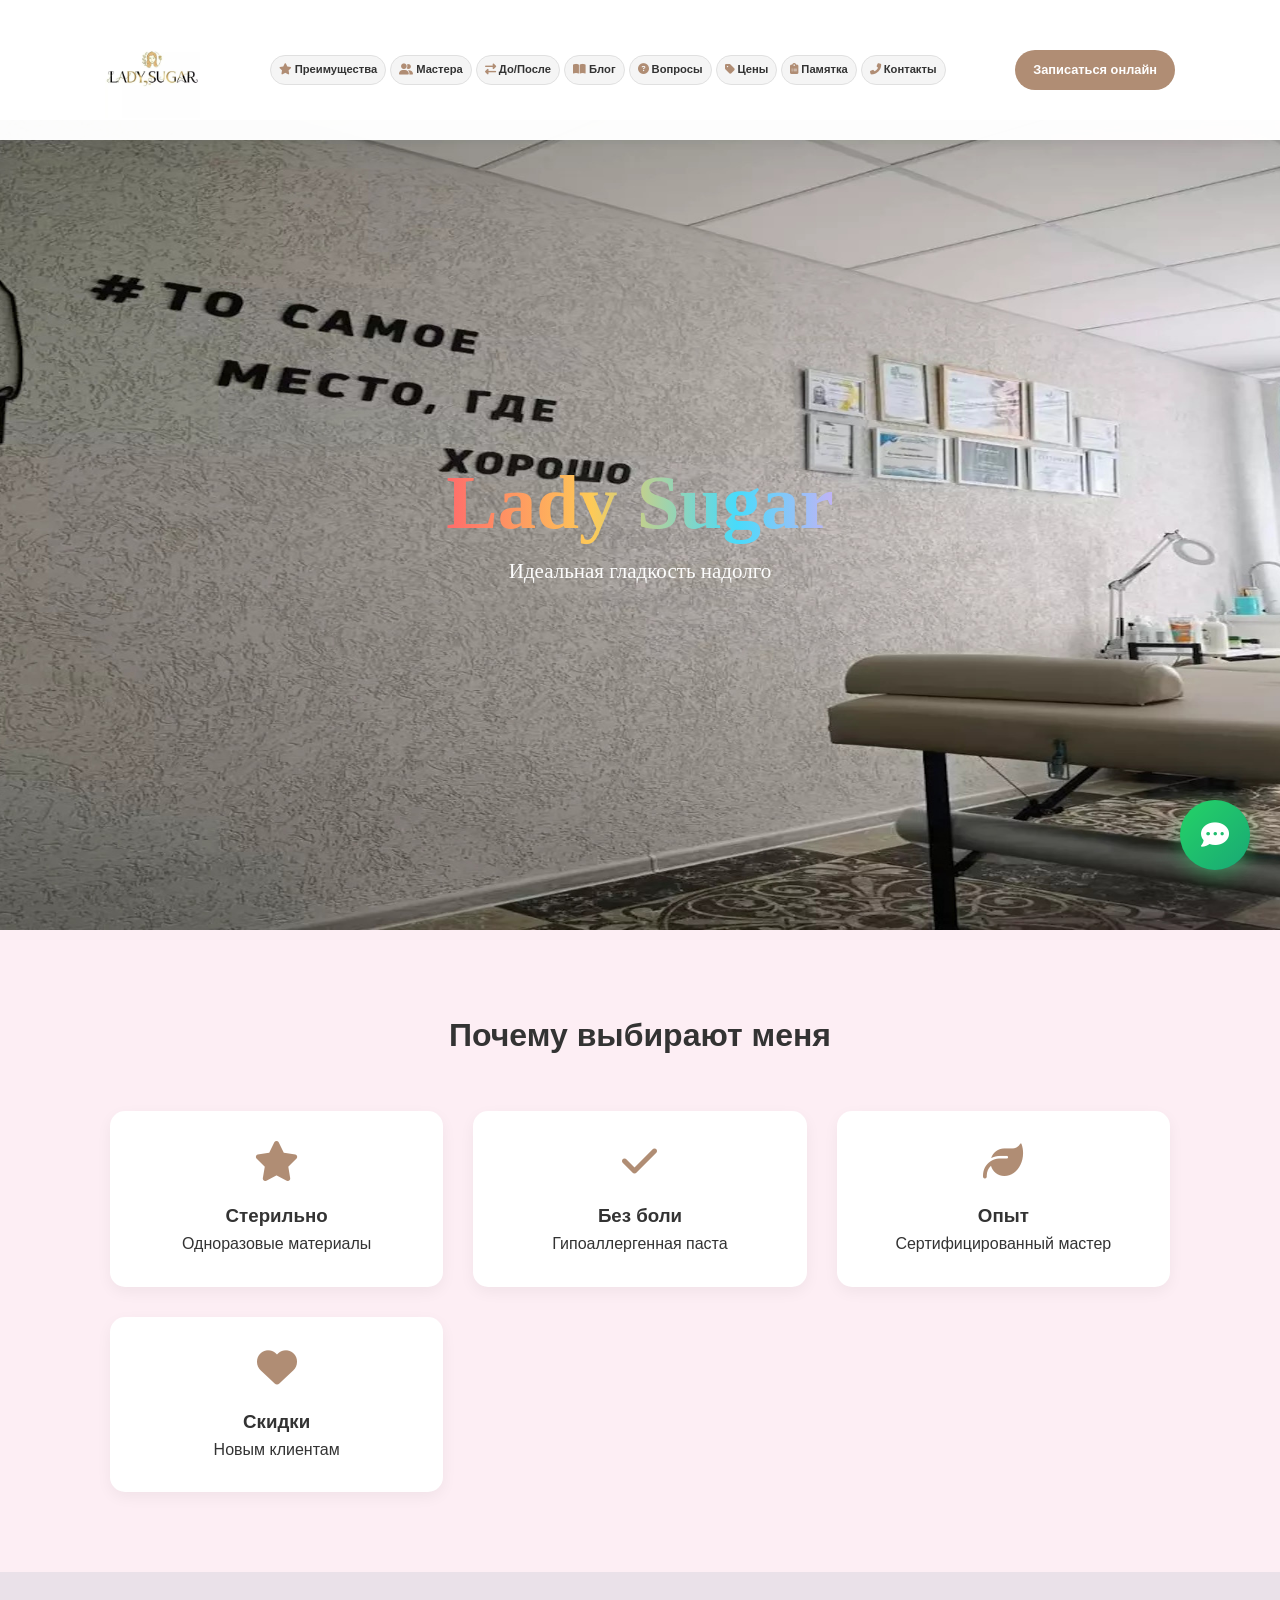
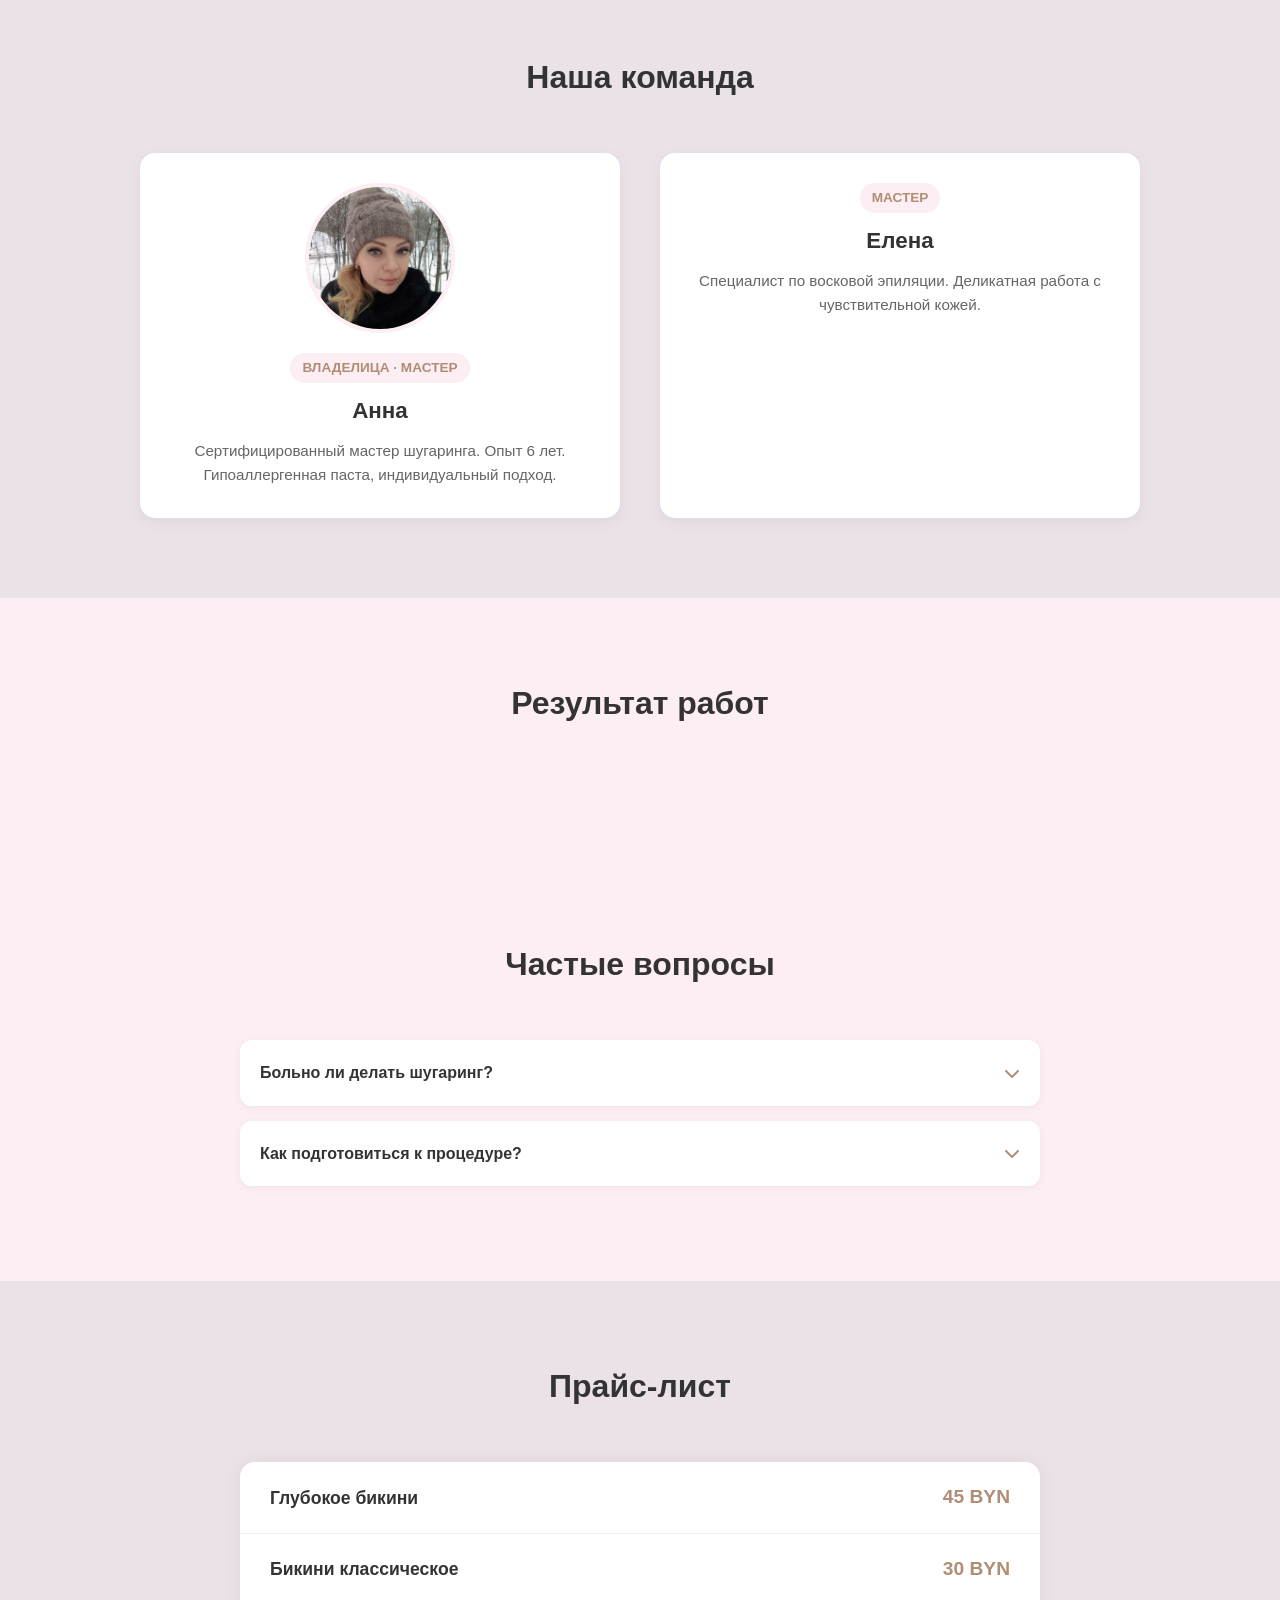
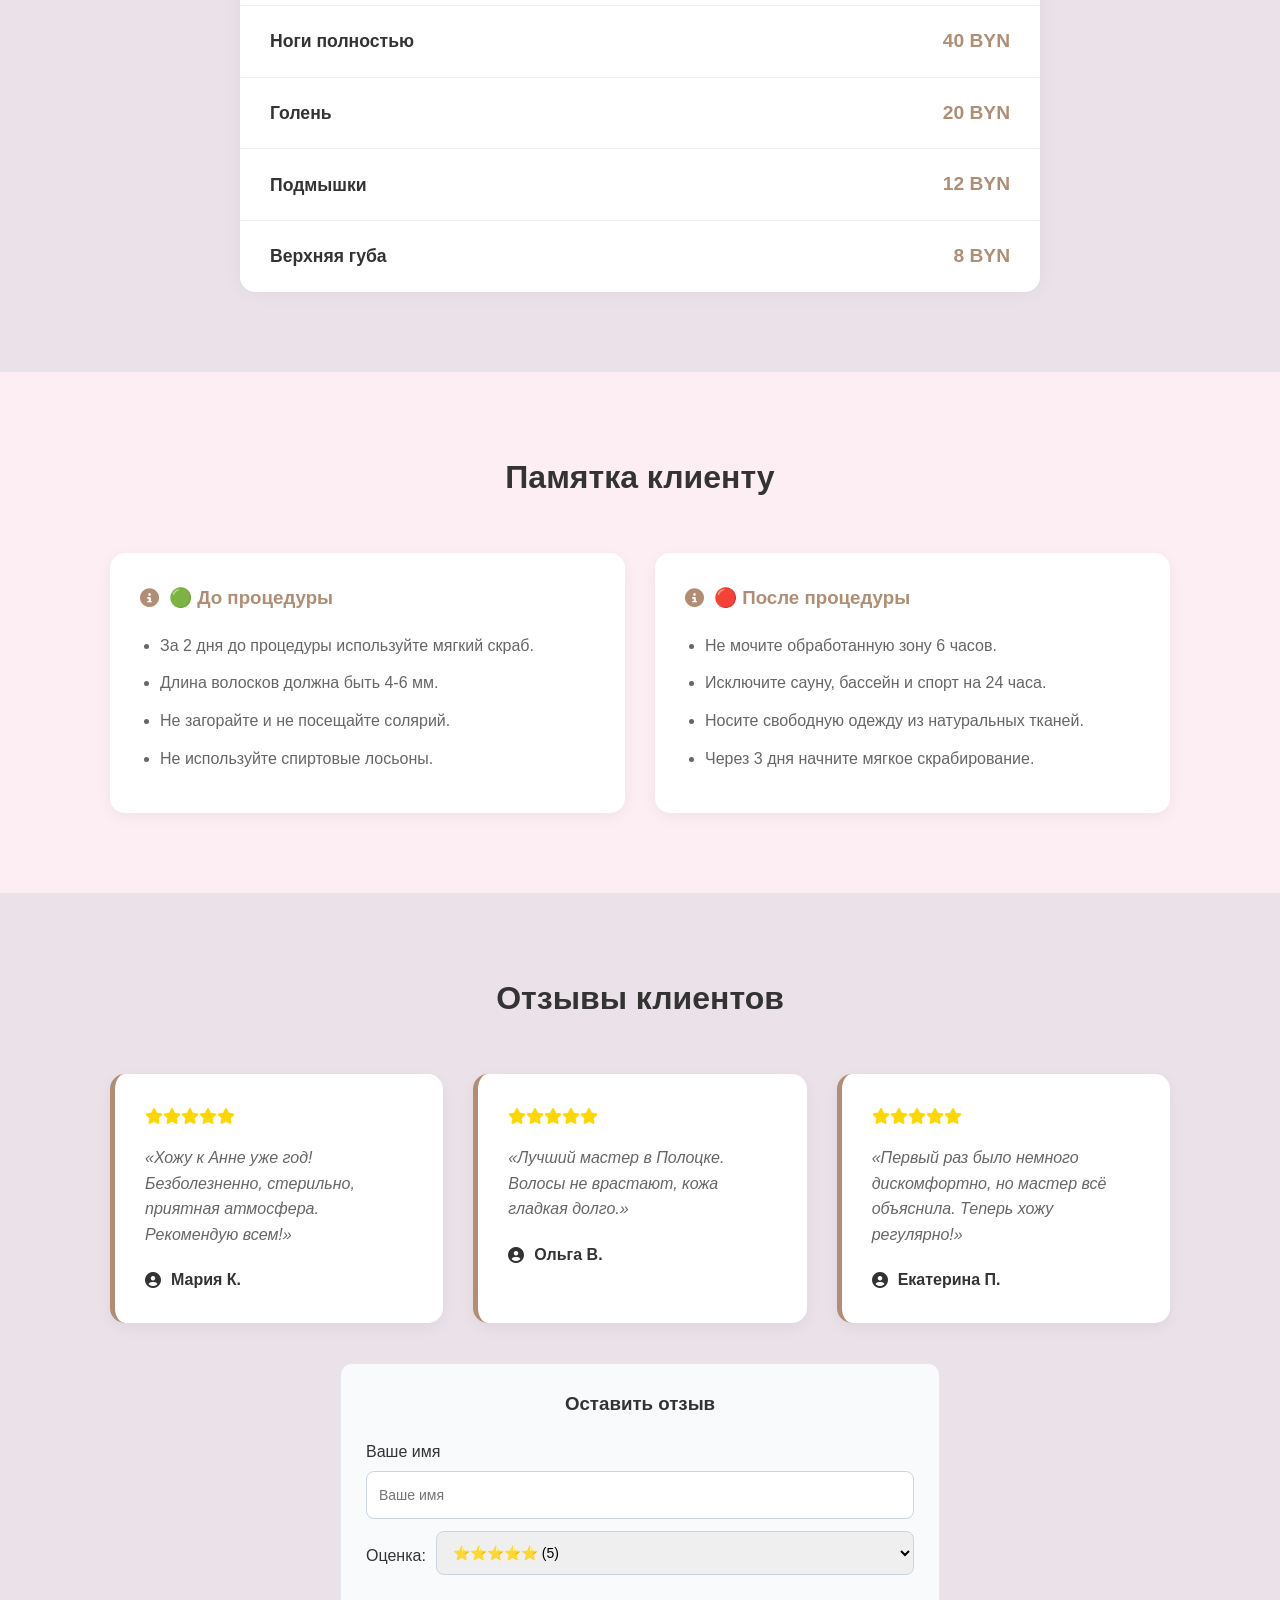
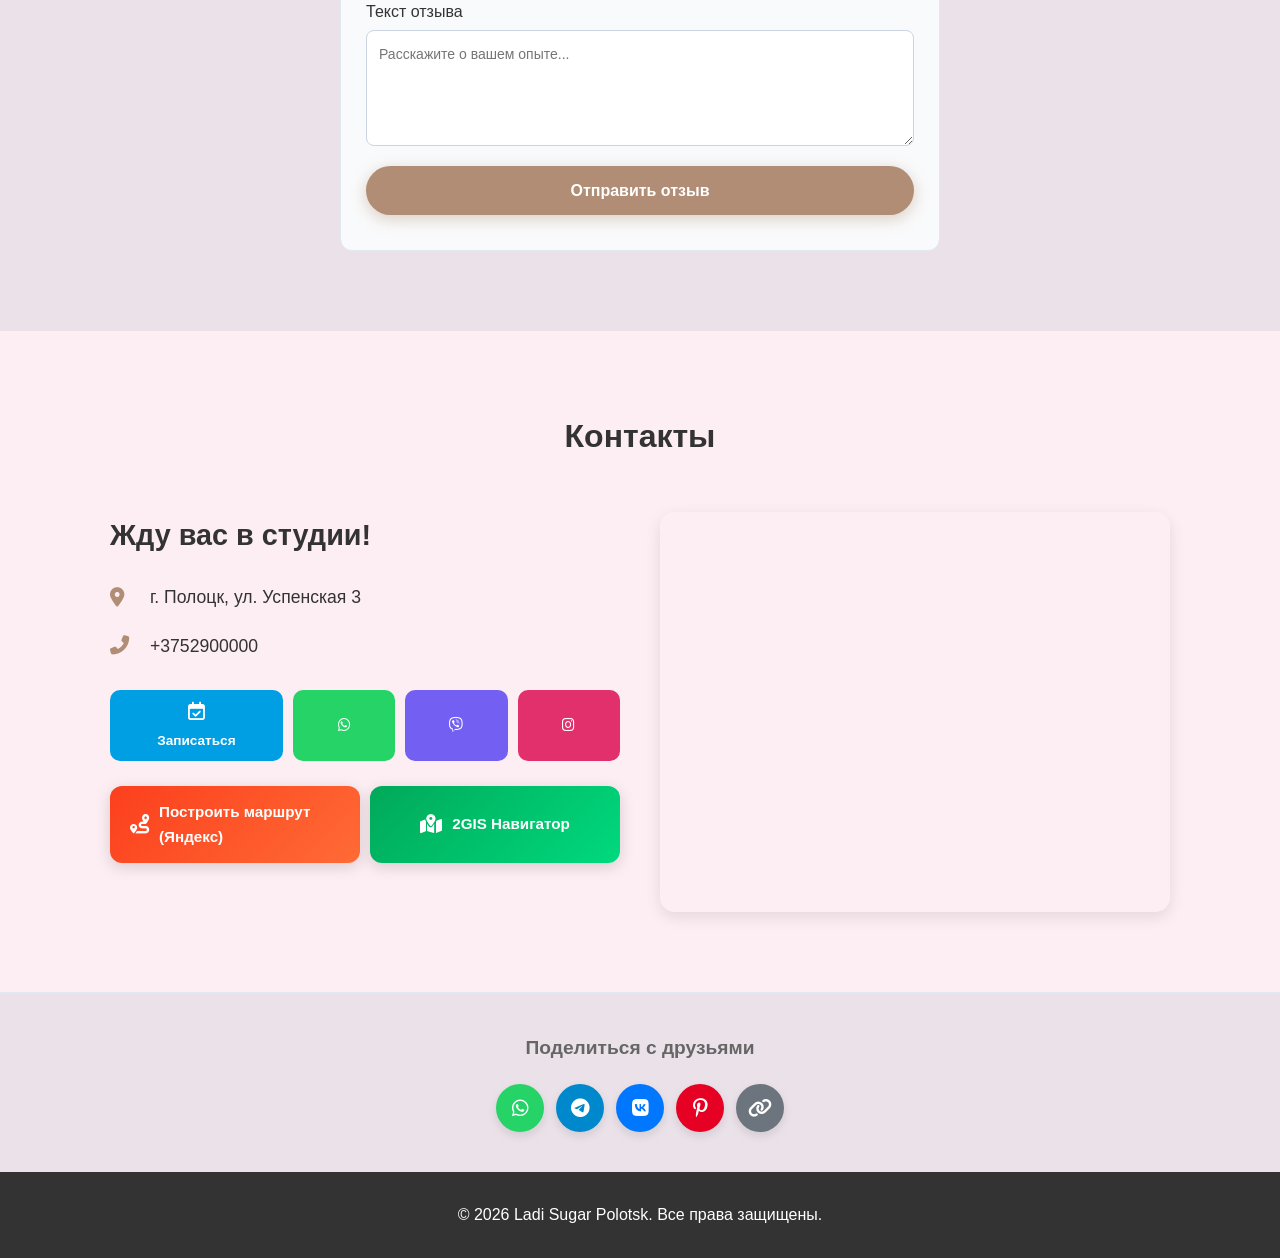
==== commit b39fba43: "Audit and fix website accessibility issues focusing on shared layouts, reusable components, and key " ====
--- a/index.html
+++ b/index.html
@@ -24,8 +24,8 @@
 <body>
     <header>
         <div class="container nav-wrapper">
-            <a href="#" class="logo-link"><img src="images/logo.png" alt="Logo" class="logo-img"></a>
-            <nav class="nav-links">
+            <a href="#" class="logo-link" aria-label="Ladi Sugar, на главную"><img src="images/logo.png" alt="Ladi Sugar" class="logo-img"></a>
+            <nav class="nav-links" aria-label="Основная навигация">
                 <a href="#about"><i class="fas fa-star"></i> Преимущества</a>
                 <a href="#masters"><i class="fas fa-user-friends"></i> Мастера</a>
                 <a href="#before-after"><i class="fas fa-exchange-alt"></i> До/После</a>
@@ -95,10 +95,11 @@
             <div class="review-form-wrapper">
                 <h3 style="text-align:center; margin-bottom:20px;">Оставить отзыв</h3>
                 <form id="reviewForm" class="review-form">
-                    <input type="text" id="rev-name" placeholder="Ваше имя" required>
+                    <label for="rev-name">Ваше имя</label>
+                    <input type="text" id="rev-name" name="name" placeholder="Ваше имя" autocomplete="name" required>
                     <div class="rating-input">
-                        <span>Оценка:</span>
-                        <select id="rev-rating">
+                        <label for="rev-rating">Оценка:</label>
+                        <select id="rev-rating" name="rating">
                             <option value="5">⭐⭐⭐⭐⭐ (5)</option>
                             <option value="4">⭐⭐⭐⭐ (4)</option>
                             <option value="3">⭐⭐⭐ (3)</option>
@@ -106,9 +107,10 @@
                             <option value="1">⭐ (1)</option>
                         </select>
                     </div>
-                    <textarea id="rev-text" placeholder="Расскажите о вашем опыте..." rows="4" required></textarea>
+                    <label for="rev-text">Текст отзыва</label>
+                    <textarea id="rev-text" name="review" placeholder="Расскажите о вашем опыте..." rows="4" required></textarea>
                     <button type="submit" id="rev-submit-btn" class="btn-hero" style="padding:12px 30px; font-size:1rem; width:100%;">Отправить отзыв</button>
-                    <div id="rev-status" style="text-align:center; margin-top:10px; font-size:0.9rem;"></div>
+                    <div id="rev-status" role="status" aria-live="polite" style="text-align:center; margin-top:10px; font-size:0.9rem;"></div>
                 </form>
             </div>
         </div>
@@ -124,9 +126,9 @@
                     <div class="contact-item"><i class="fas fa-phone-alt"></i><a id="contact-phone" href="#">Загрузка...</a></div>
                     <div class="social-buttons" id="social-buttons">
                         <a href="#" id="btn-dikidi-footer" target="_blank" class="btn-social btn-dikidi btn-hero-pulse"><i class="far fa-calendar-check"></i> Записаться</a>
-                        <a href="#" id="btn-wa" target="_blank" class="btn-social btn-wa"><i class="fab fa-whatsapp"></i></a>
-                        <a href="#" id="btn-viber" target="_blank" class="btn-social btn-viber"><i class="fab fa-viber"></i></a>
-                        <a href="#" id="btn-insta" target="_blank" class="btn-social btn-insta"><i class="fab fa-instagram"></i></a>
+                        <a href="#" id="btn-wa" target="_blank" class="btn-social btn-wa" aria-label="Написать в WhatsApp"><i class="fab fa-whatsapp" aria-hidden="true"></i></a>
+                        <a href="#" id="btn-viber" target="_blank" class="btn-social btn-viber" aria-label="Написать в Viber"><i class="fab fa-viber" aria-hidden="true"></i></a>
+                        <a href="#" id="btn-insta" target="_blank" class="btn-social btn-insta" aria-label="Открыть Instagram"><i class="fab fa-instagram" aria-hidden="true"></i></a>
                     </div>
                     <div class="route-buttons">
                         <a href="#" id="btn-yandex-route" target="_blank" class="btn-route btn-yandex">
@@ -138,7 +140,7 @@
                     </div>
                 </div>
                 <div class="map-container" id="map-container">
-                    <iframe id="map-frame" src="" width="100%" height="400" frameborder="0"></iframe>
+                    <iframe id="map-frame" src="" width="100%" height="400" frameborder="0" title="Карта проезда к студии Ladi Sugar"></iframe>
                 </div>
             </div>
         </div>
@@ -147,11 +149,11 @@
     <section class="share-section">
         <h3>Поделиться с друзьями</h3>
         <div class="share-buttons">
-            <a href="#" class="share-btn share-wa" target="_blank" title="WhatsApp"><i class="fab fa-whatsapp"></i></a>
-            <a href="#" class="share-btn share-tg" target="_blank" title="Telegram"><i class="fab fa-telegram-plane"></i></a>
-            <a href="#" class="share-btn share-vk" target="_blank" title="ВКонтакте"><i class="fab fa-vk"></i></a>
-            <a href="#" class="share-btn share-pin" target="_blank" title="Pinterest"><i class="fab fa-pinterest-p"></i></a>
-            <button class="share-btn share-copy" onclick="copyShareLink()" title="Скопировать ссылку"><i class="fas fa-link"></i></button>
+            <a href="#" class="share-btn share-wa" target="_blank" title="WhatsApp" aria-label="Поделиться в WhatsApp"><i class="fab fa-whatsapp" aria-hidden="true"></i></a>
+            <a href="#" class="share-btn share-tg" target="_blank" title="Telegram" aria-label="Поделиться в Telegram"><i class="fab fa-telegram-plane" aria-hidden="true"></i></a>
+            <a href="#" class="share-btn share-vk" target="_blank" title="ВКонтакте" aria-label="Поделиться во ВКонтакте"><i class="fab fa-vk" aria-hidden="true"></i></a>
+            <a href="#" class="share-btn share-pin" target="_blank" title="Pinterest" aria-label="Поделиться в Pinterest"><i class="fab fa-pinterest-p" aria-hidden="true"></i></a>
+            <button type="button" class="share-btn share-copy" onclick="copyShareLink()" title="Скопировать ссылку" aria-label="Скопировать ссылку"><i class="fas fa-link" aria-hidden="true"></i></button>
         </div>
     </section>
 
@@ -163,7 +165,7 @@
 
     <!-- ПЛАВАЮЩАЯ КНОПКА МЕССЕНДЖЕРОВ -->
     <div class="floating-messenger" id="floating-messenger">
-        <div class="messenger-menu" id="messenger-menu">
+        <div class="messenger-menu" id="messenger-menu" aria-hidden="true">
             <a href="#" id="float-wa" target="_blank" class="messenger-btn messenger-wa">
                 <i class="fab fa-whatsapp"></i><span>WhatsApp</span>
             </a>
@@ -177,13 +179,13 @@
                 <i class="fab fa-instagram"></i><span>Instagram</span>
             </a>
         </div>
-        <button class="messenger-main-btn" id="messenger-main-btn" aria-label="Написать нам">
-            <i class="fas fa-comment-dots" id="messenger-icon"></i>
+        <button class="messenger-main-btn" id="messenger-main-btn" aria-label="Открыть способы связи" aria-controls="messenger-menu" aria-expanded="false">
+            <i class="fas fa-comment-dots" id="messenger-icon" aria-hidden="true"></i>
         </button>
     </div>
 
     <!-- ПЛАВАЮЩЕЕ ВЕРТИКАЛЬНОЕ МЕНЮ ДЛЯ МОБИЛЬНЫХ -->
-    <nav class="mobile-floating-nav" id="mobile-floating-nav">
+    <nav class="mobile-floating-nav" id="mobile-floating-nav" aria-label="Мобильная навигация">
         <a href="#about" class="mobile-nav-item"><i class="fas fa-star"></i><span>Преимущества</span></a>
         <a href="#masters" class="mobile-nav-item"><i class="fas fa-user-friends"></i><span>Мастера</span></a>
         <a href="#before-after" class="mobile-nav-item"><i class="fas fa-exchange-alt"></i><span>До/После</span></a>
@@ -194,9 +196,9 @@
         <a href="#contacts" class="mobile-nav-item"><i class="fas fa-phone-alt"></i><span>Контакты</span></a>
     </nav>
 
-    <div id="lightbox" class="lightbox" onclick="closeLightbox(event)">
-        <a href="#" class="lightbox-pin" onclick="pinLightboxImage(); return false;"><i class="fab fa-pinterest-p"></i></a>
-        <span class="lightbox-close">&times;</span>
+    <div id="lightbox" class="lightbox" role="dialog" aria-modal="true" aria-label="Просмотр фотографии" aria-hidden="true" onclick="closeLightbox(event)">
+        <a href="#" class="lightbox-pin" onclick="pinLightboxImage(); return false;" aria-label="Сохранить фото в Pinterest"><i class="fab fa-pinterest-p" aria-hidden="true"></i></a>
+        <button type="button" class="lightbox-close" onclick="closeLightbox(event)" aria-label="Закрыть просмотр">&times;</button>
         <img id="lightbox-img" src="" alt="Увеличенное фото">
     </div>
 
@@ -265,9 +267,11 @@
             if (heroContainer) {
                 heroContainer.innerHTML = '';
                 if (data.heroTexts && Array.isArray(data.heroTexts)) {
+                    let headingCreated = false;
                     data.heroTexts.forEach((block, index) => {
                         if (block.content && block.content.trim() !== '') {
-                            const el = document.createElement('div');
+                            const el = document.createElement(headingCreated ? 'div' : 'h1');
+                            headingCreated = true;
                             el.className = 'hero-text-block';
                             el.textContent = block.content;
                             if (index === 0 && parseInt(block.size || 56) > 40) el.classList.add('text-rainbow');
@@ -387,8 +391,8 @@
             if (faqContainer && data.faq) {
                 faqContainer.innerHTML = data.faq.map((item, i) => `
                     <div class="faq-item">
-                        <div class="faq-question" onclick="window.toggleFaq(${i})">${item.question}<i class="fas fa-chevron-down"></i></div>
-                        <div class="faq-answer" id="faq-ans-${i}">${item.answer}</div>
+                        <button type="button" class="faq-question" id="faq-btn-${i}" aria-expanded="false" aria-controls="faq-ans-${i}" onclick="window.toggleFaq(${i})">${item.question}<i class="fas fa-chevron-down" aria-hidden="true"></i></button>
+                        <div class="faq-answer" id="faq-ans-${i}" role="region" aria-labelledby="faq-btn-${i}" hidden>${item.answer}</div>
                     </div>
                 `).join('');
             }
@@ -408,7 +412,7 @@
             const baContainer = document.getElementById('ba-container');
             if (baContainer && data.beforeAfter) {
                 baContainer.innerHTML = data.beforeAfter.map((item, i) => `
-                    <div class="ba-slider">
+                    <div class="ba-slider" role="img" aria-label="Сравнение до и после: ${item.label || 'результат работы'}" tabindex="0">
                         <div class="ba-img-before" style="background-image:url('${item.before}')"></div>
                         <div class="ba-img-after" style="background-image:url('${item.after}'); width:50%;"></div>
                         <div class="ba-divider" style="left:50%;"><div class="ba-handle"></div></div>
@@ -443,14 +447,19 @@
         window.toggleFaq = function(idx) {
             const ans = document.getElementById(`faq-ans-${idx}`);
             if (!ans) return;
-            const icon = ans.previousElementSibling.querySelector('i');
+            const btn = document.getElementById(`faq-btn-${idx}`);
+            const icon = btn?.querySelector('i');
             if (ans.style.maxHeight) {
                 ans.style.maxHeight = null;
                 ans.style.padding = '0 20px';
+                ans.hidden = true;
+                if (btn) btn.setAttribute('aria-expanded', 'false');
                 if (icon) icon.style.transform = 'rotate(0deg)';
             } else {
+                ans.hidden = false;
                 ans.style.maxHeight = ans.scrollHeight + 'px';
                 ans.style.padding = '20px';
+                if (btn) btn.setAttribute('aria-expanded', 'true');
                 if (icon) icon.style.transform = 'rotate(180deg)';
             }
         };
@@ -463,14 +472,19 @@
                 lbImg.alt = label;
                 lb.dataset.label = label || 'Ladi Sugar';
                 lb.classList.add('active');
+                lb.setAttribute('aria-hidden', 'false');
                 document.body.style.overflow = 'hidden';
+                lb.querySelector('.lightbox-close')?.focus();
             }
         }
 
         function closeLightbox(e) {
             if (e && e.target.closest('.lightbox-pin')) return;
             const lb = document.getElementById('lightbox');
-            if (lb) lb.classList.remove('active');
+            if (lb) {
+                lb.classList.remove('active');
+                lb.setAttribute('aria-hidden', 'true');
+            }
             document.body.style.overflow = '';
             setTimeout(() => { const lbImg = document.getElementById('lightbox-img'); if (lbImg) lbImg.src = ''; }, 250);
         }
@@ -521,11 +535,17 @@
                 isOpen = !isOpen;
                 if (isOpen) {
                     menu.classList.add('active');
+                    menu.setAttribute('aria-hidden', 'false');
                     mainBtn.classList.add('active');
+                    mainBtn.setAttribute('aria-expanded', 'true');
+                    mainBtn.setAttribute('aria-label', 'Закрыть способы связи');
                     if (icon) icon.className = 'fas fa-times';
                 } else {
                     menu.classList.remove('active');
+                    menu.setAttribute('aria-hidden', 'true');
                     mainBtn.classList.remove('active');
+                    mainBtn.setAttribute('aria-expanded', 'false');
+                    mainBtn.setAttribute('aria-label', 'Открыть способы связи');
                     if (icon) icon.className = 'fas fa-comment-dots';
                 }
             });
@@ -533,11 +553,31 @@
                 if (!menu.contains(e.target) && e.target !== mainBtn && isOpen) {
                     isOpen = false;
                     menu.classList.remove('active');
+                    menu.setAttribute('aria-hidden', 'true');
                     mainBtn.classList.remove('active');
+                    mainBtn.setAttribute('aria-expanded', 'false');
+                    mainBtn.setAttribute('aria-label', 'Открыть способы связи');
                     if (icon) icon.className = 'fas fa-comment-dots';
                 }
             });
-        }
+            document.addEventListener('keydown', (e) => {
+                if (e.key !== 'Escape' || !isOpen) return;
+                isOpen = false;
+                menu.classList.remove('active');
+                menu.setAttribute('aria-hidden', 'true');
+                mainBtn.classList.remove('active');
+                mainBtn.setAttribute('aria-expanded', 'false');
+                mainBtn.setAttribute('aria-label', 'Открыть способы связи');
+                if (icon) icon.className = 'fas fa-comment-dots';
+                mainBtn.focus();
+            });
+        }
+
+        document.addEventListener('keydown', (e) => {
+            if (e.key === 'Escape' && document.getElementById('lightbox')?.classList.contains('active')) {
+                closeLightbox();
+            }
+        });
 
         document.getElementById('reviewForm')?.addEventListener('submit', async (e) => {
             e.preventDefault();
--- a/css/style.css
+++ b/css/style.css
@@ -11,6 +11,17 @@
 body { font-family: 'Open Sans', sans-serif; color: var(--text-dark); line-height: 1.6; background-color: var(--bg-white); scroll-behavior: smooth; }
 h1, h2, h3 { font-family: 'Montserrat', sans-serif; font-weight: 700; }
 a { text-decoration: none; color: inherit; transition: 0.3s; }
+button, input, select, textarea, a { font: inherit; }
+a:focus-visible,
+button:focus-visible,
+input:focus-visible,
+select:focus-visible,
+textarea:focus-visible,
+[tabindex]:focus-visible {
+    outline: 3px solid #111827;
+    outline-offset: 3px;
+    box-shadow: 0 0 0 5px rgba(255,255,255,0.85);
+}
 ul { list-style: none; }
 img { max-width: 100%; display: block; }
 .container { max-width: 1100px; margin: 0 auto; padding: 0 20px; }
@@ -189,7 +200,7 @@
 
 .faq-container { max-width: 800px; margin: 0 auto; }
 .faq-item { background: white; border-radius: 12px; margin-bottom: 15px; overflow: hidden; box-shadow: 0 2px 10px rgba(0,0,0,0.05); }
-.faq-question { padding: 20px; font-weight: 600; cursor: pointer; display: flex; justify-content: space-between; align-items: center; transition: background 0.2s; }
+.faq-question { width: 100%; padding: 20px; font-weight: 600; cursor: pointer; display: flex; justify-content: space-between; align-items: center; transition: background 0.2s; background: transparent; border: 0; color: var(--text-dark); text-align: left; font-size: 1rem; }
 .faq-question:hover { background: #f9fafb; }
 .faq-question i { transition: transform 0.3s; color: var(--primary); }
 .faq-answer { max-height: 0; overflow: hidden; transition: max-height 0.3s ease, padding 0.3s ease; background: #fafafa; color: var(--text-gray); line-height: 1.6; padding: 0 20px; }
@@ -225,7 +236,8 @@
 .review-form-wrapper { max-width: 600px; margin: 0 auto; padding: 25px; background: #f9fafb; border-radius: 12px; border: 1px solid var(--border); }
 .review-form input, .review-form textarea, .review-form select { width: 100%; padding: 12px; margin-bottom: 12px; border: 1px solid #cbd5e1; border-radius: 8px; font-size: 14px; }
 .rating-input { display: flex; align-items: center; gap: 10px; margin-bottom: 12px; }
-.rating-input span { font-weight: 500; }
+.review-form label,
+.rating-input label { display: block; font-weight: 500; margin-bottom: 6px; }
 
 .price-list { max-width: 800px; margin: 0 auto; background: white; border-radius: 15px; overflow: hidden; box-shadow: 0 0 20px rgba(0,0,0,0.05); }
 .price-item { display: flex; justify-content: space-between; padding: 20px 30px; border-bottom: 1px solid #eee; align-items: center; }
@@ -276,7 +288,7 @@
 .lightbox.active { opacity: 1; pointer-events: all; }
 .lightbox img { max-width: 92vw; max-height: 92vh; border-radius: 8px; box-shadow: 0 10px 40px rgba(0,0,0,0.6); transform: scale(0.95); transition: transform 0.25s ease; cursor: zoom-out; }
 .lightbox.active img { transform: scale(1); }
-.lightbox-close { position: absolute; top: 15px; right: 20px; color: white; font-size: 2.5rem; cursor: pointer; line-height: 1; transition: transform 0.2s; }
+.lightbox-close { position: absolute; top: 15px; right: 20px; color: white; font-size: 2.5rem; cursor: pointer; line-height: 1; transition: transform 0.2s; background: transparent; border: 0; width: 44px; height: 44px; display: flex; align-items: center; justify-content: center; }
 .lightbox-close:hover { transform: scale(1.1); }
 .lightbox-pin { position: absolute; top: 15px; right: 60px; background: #E60023; color: white; width: 36px; height: 36px; border-radius: 50%; display: flex; align-items: center; justify-content: center; font-size: 1.1rem; text-decoration: none; transition: 0.2s; }
 .lightbox-pin:hover { background: #bd001c; transform: scale(1.1); }
